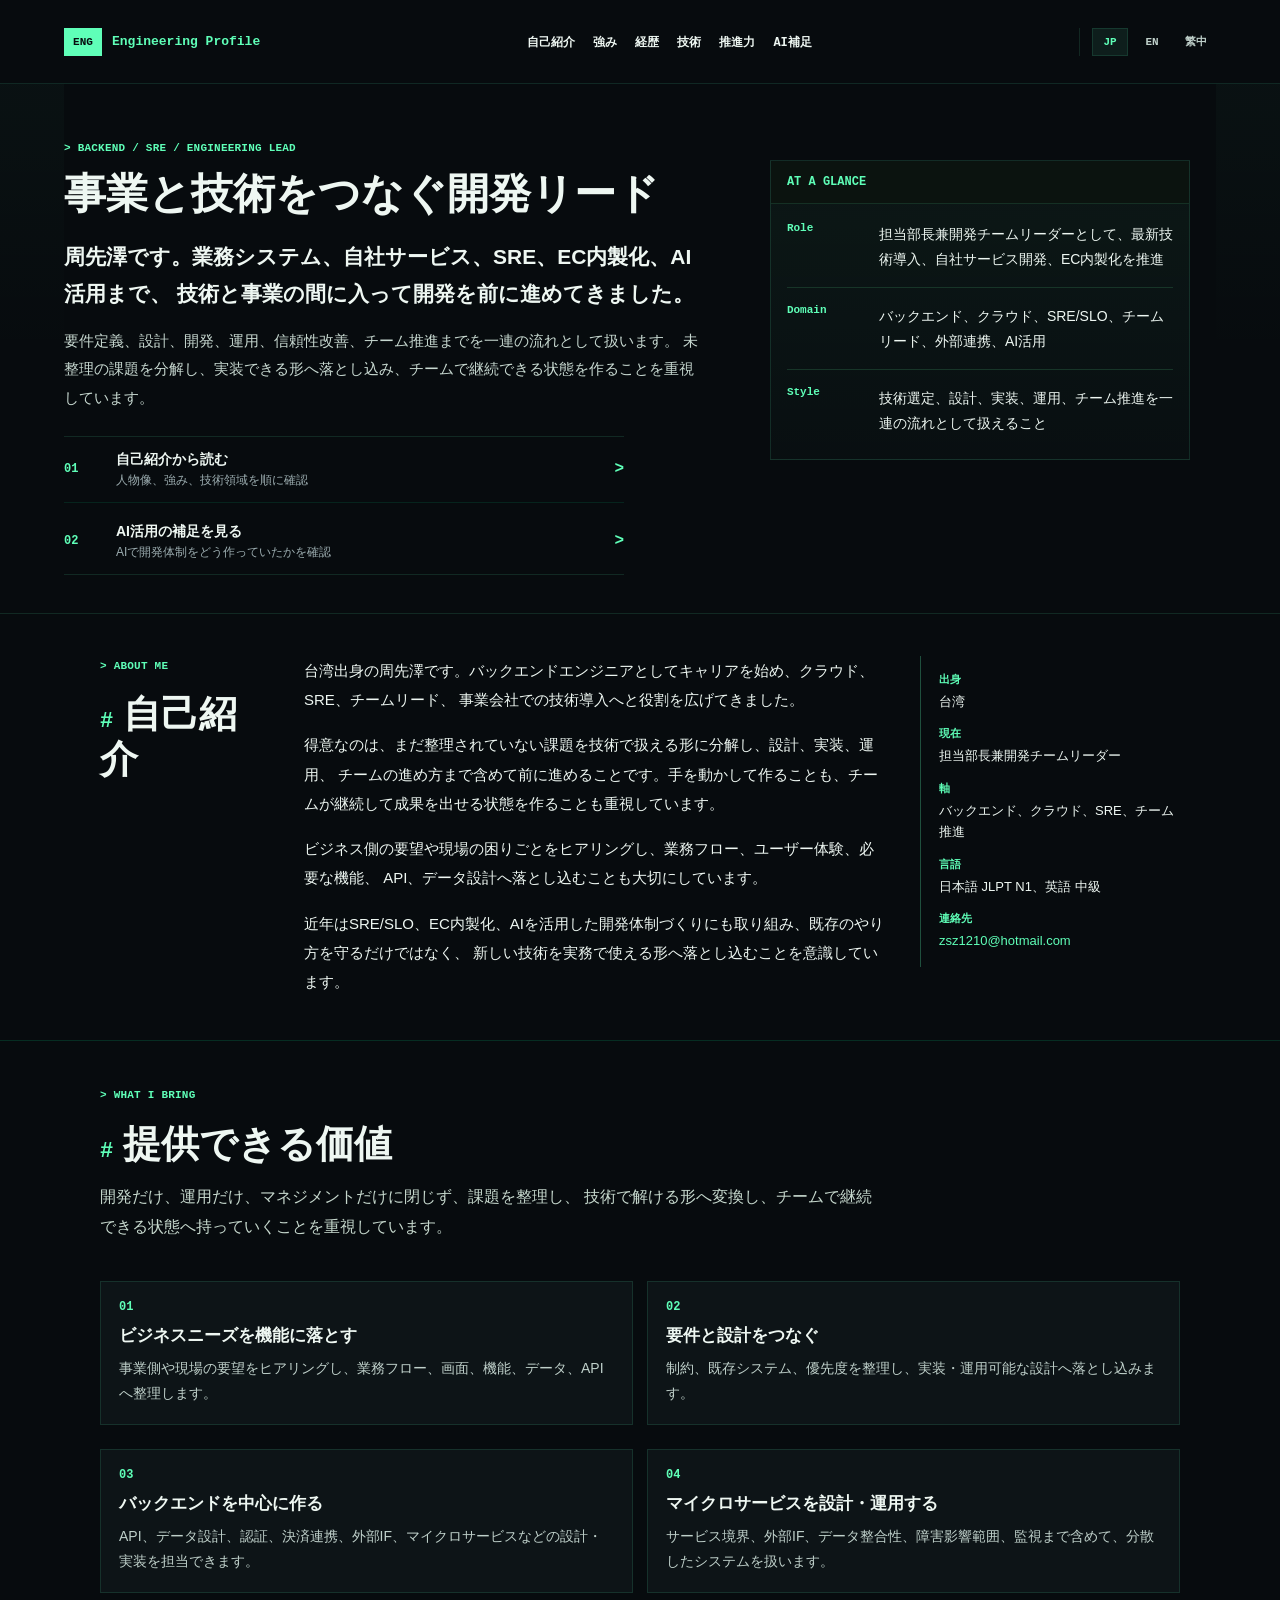
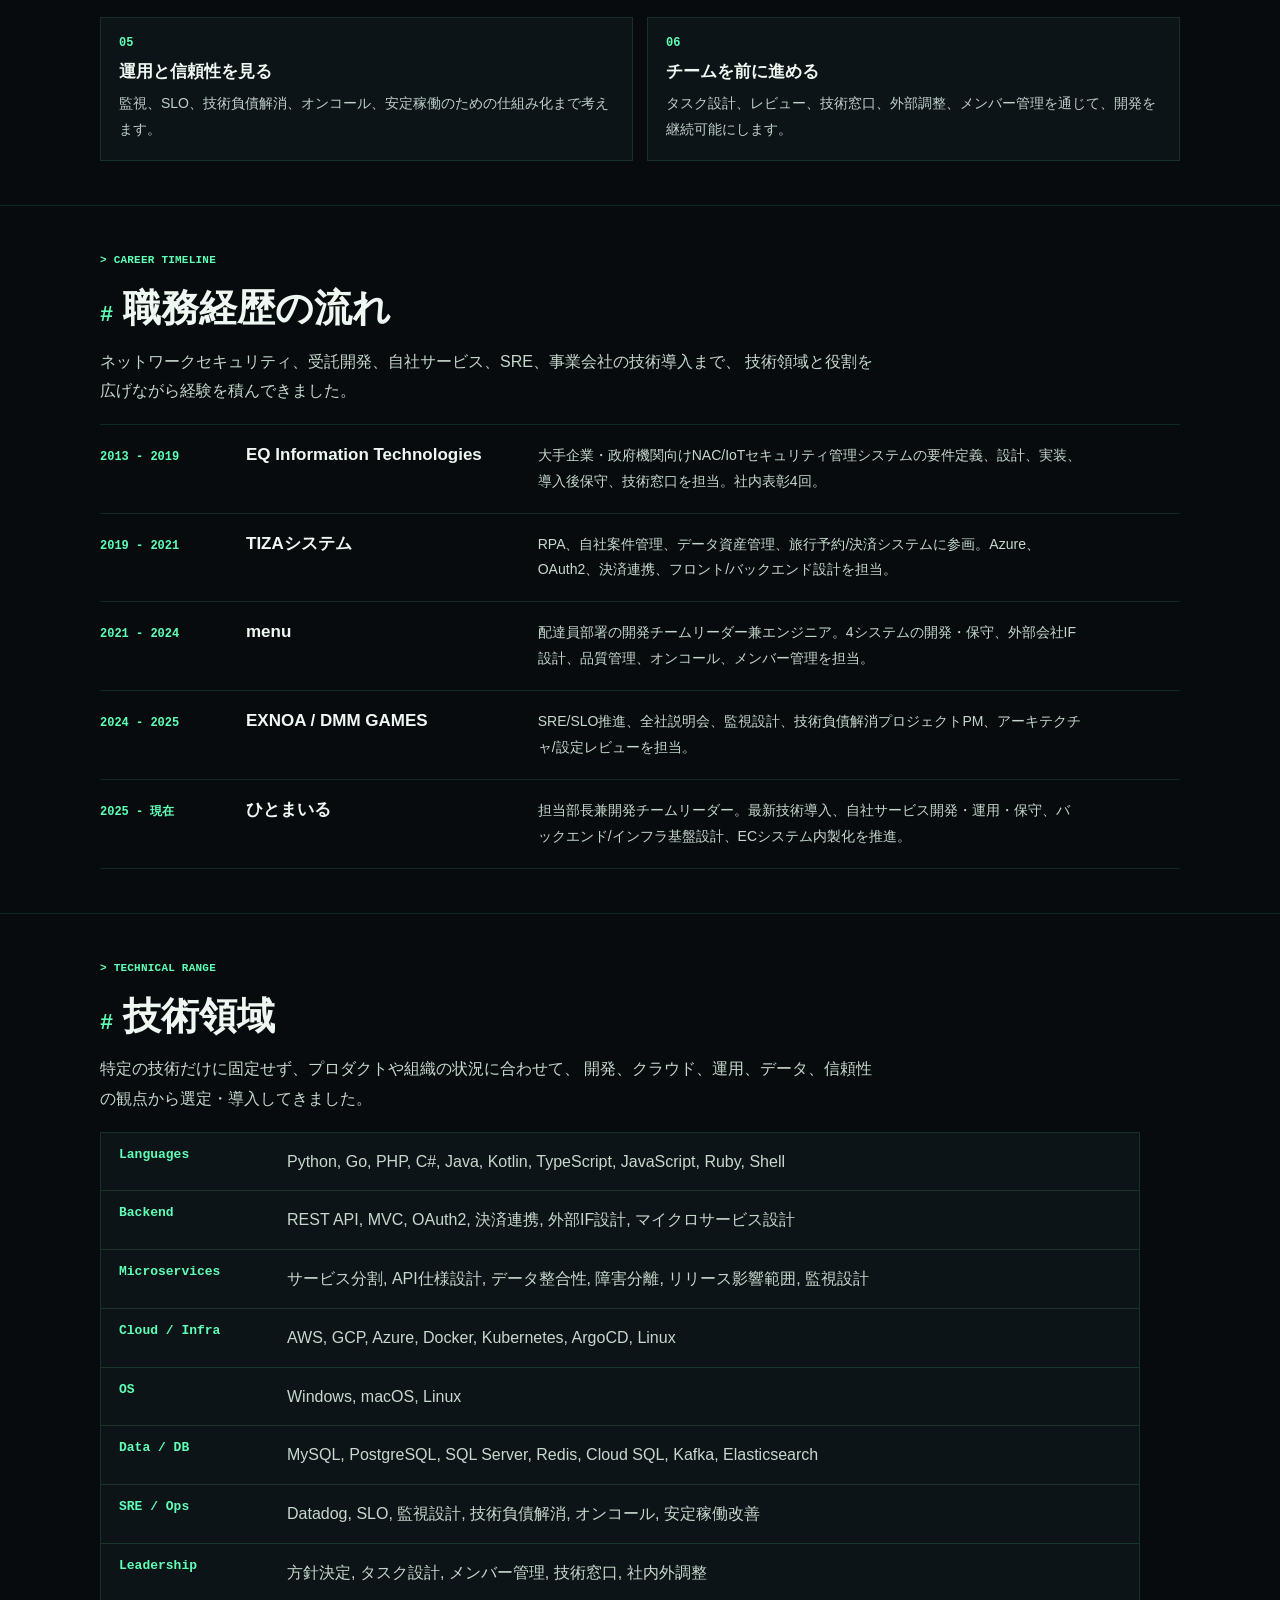
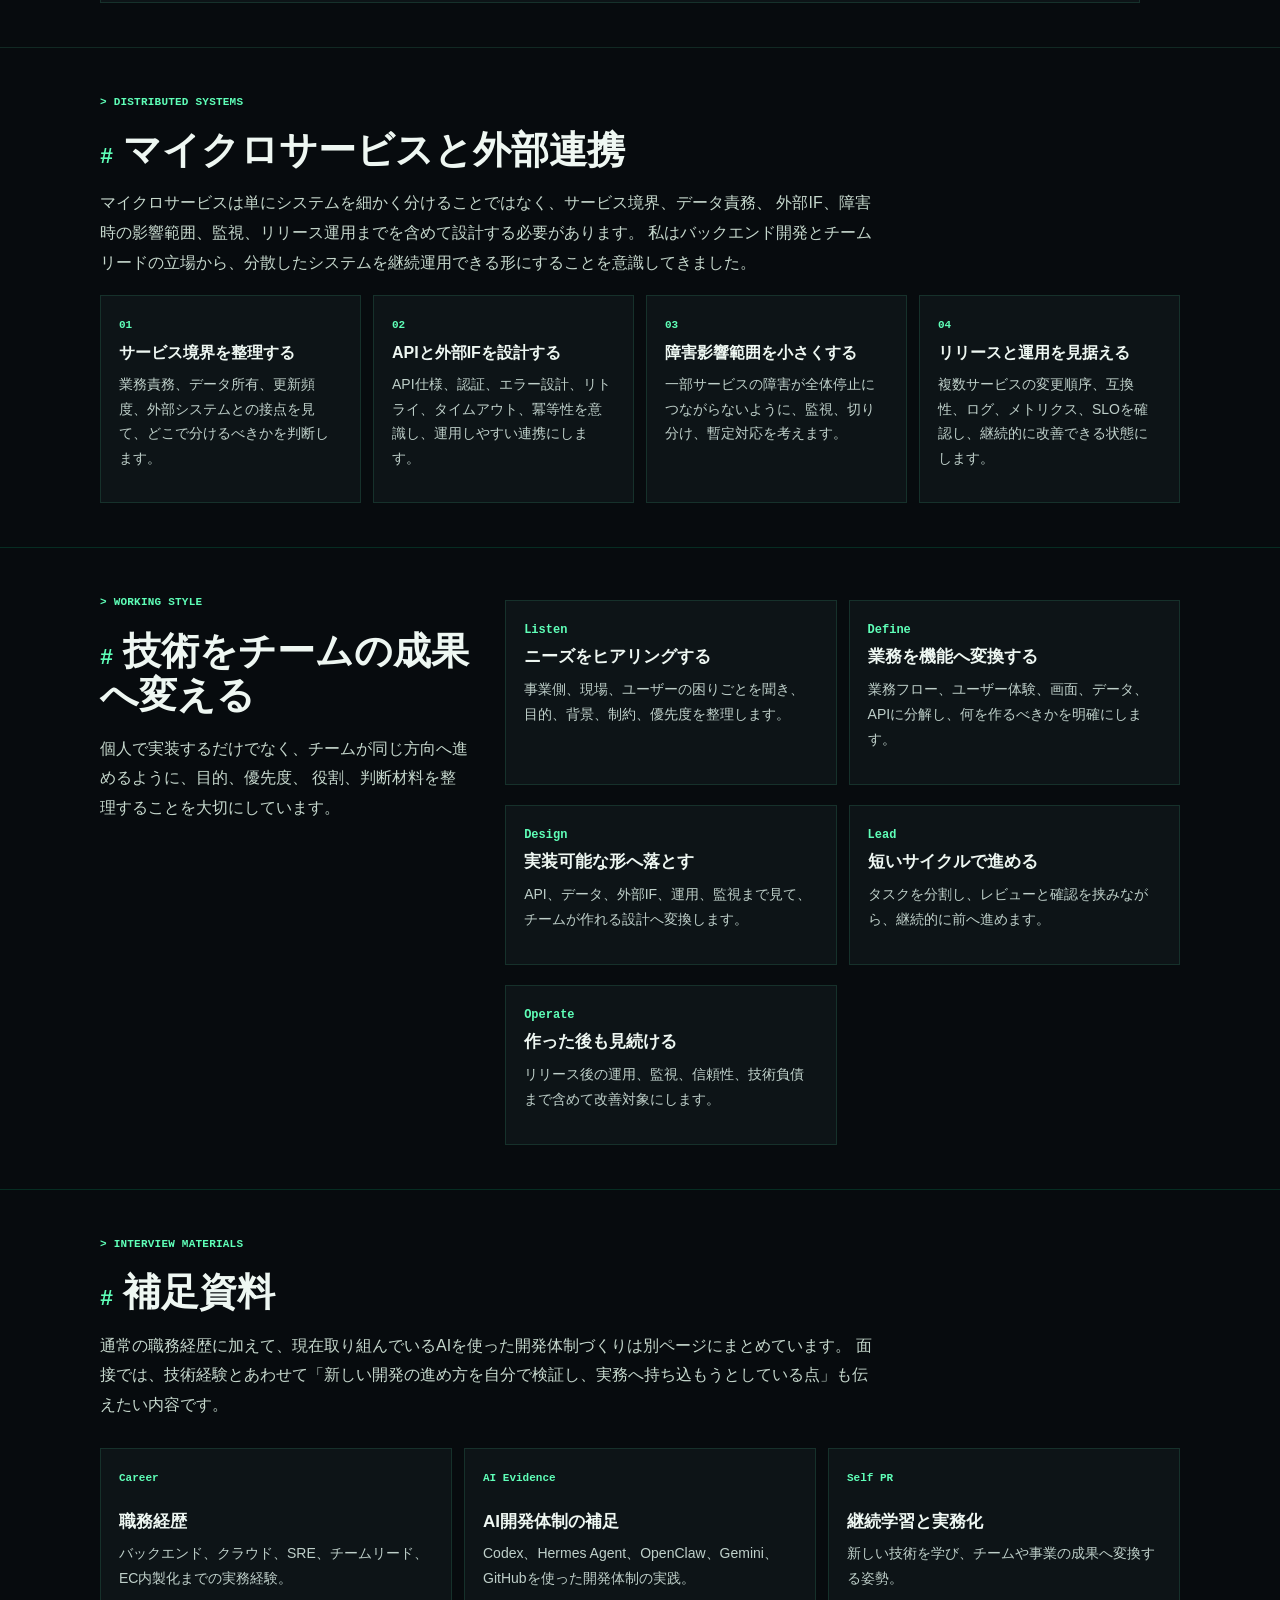
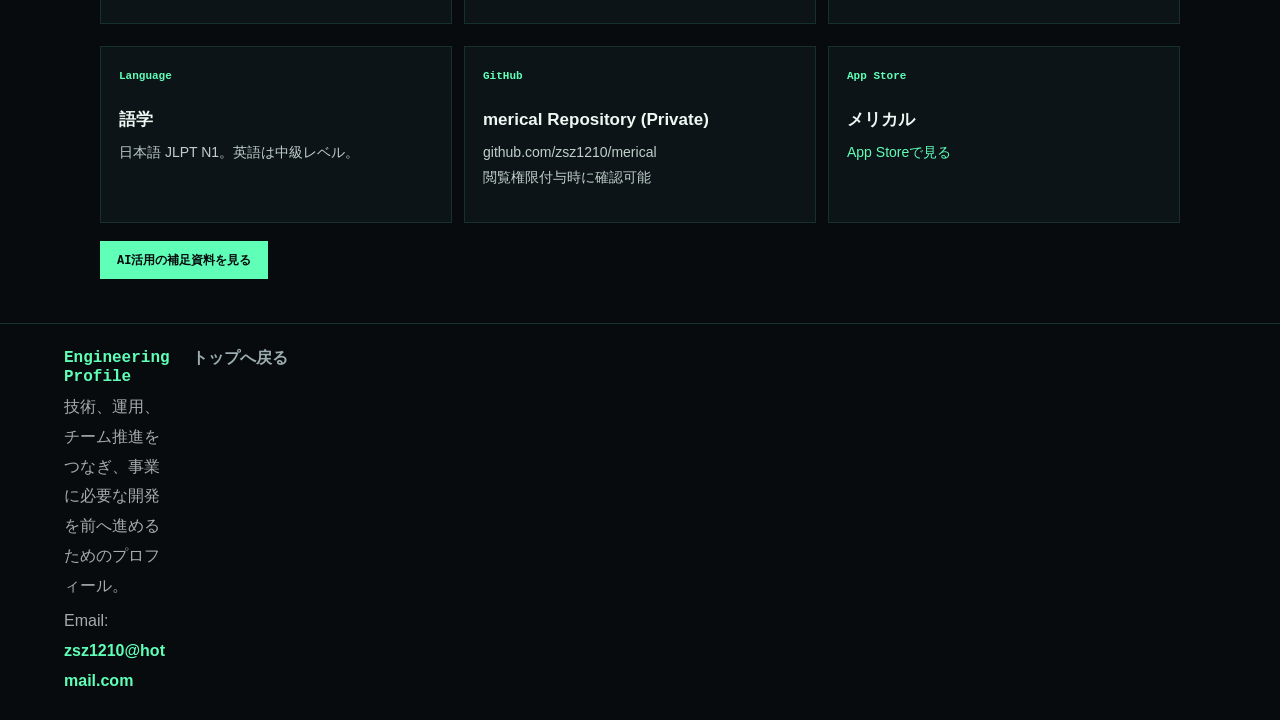
==== index.html @ b2e422fa "Fix AI principles mobile layout" ====
<!doctype html>
<html lang="ja">
  <head>
    <meta charset="utf-8">
    <meta name="viewport" content="width=device-width, initial-scale=1">
    <title>Engineering Profile | 技術と事業をつなぐ開発リード</title>
    <meta
      name="description"
      content="バックエンド、クラウド、SRE、チームリード、AI活用を軸にしたエンジニアリングプロフィール"
    >
    <meta name="robots" content="noindex,nofollow">
    <link rel="stylesheet" href="./styles.css?v=4">
  </head>
  <body class="portfolio-redesign">
    <header class="site-header">
      <a class="brand" href="#top" aria-label="トップへ">
        <span class="brand-mark">ENG</span>
        <span>Engineering Profile</span>
      </a>
      <nav class="nav" aria-label="主要ナビゲーション">
        <a href="#summary">自己紹介</a>
        <a href="#strengths">強み</a>
        <a href="#career">経歴</a>
        <a href="#stack">技術</a>
        <a href="#leadership">推進力</a>
        <a href="./ai.html">AI補足</a>
      </nav>
      <nav class="language-switch" aria-label="言語切替">
        <a aria-current="page" href="./index.html">JP</a>
        <a href="./index-en.html">EN</a>
        <a href="./index-zh.html">繁中</a>
      </nav>
    </header>

    <main id="top">
      <section class="hero" aria-labelledby="hero-title">
        <div class="hero-copy">
          <p class="eyebrow">Backend / SRE / Engineering Lead</p>
          <h1 id="hero-title">事業と技術をつなぐ開発リード</h1>
          <p class="hero-intro">
            周先澤です。業務システム、自社サービス、SRE、EC内製化、AI活用まで、
            技術と事業の間に入って開発を前に進めてきました。
          </p>
          <p class="lead">
            要件定義、設計、開発、運用、信頼性改善、チーム推進までを一連の流れとして扱います。
            未整理の課題を分解し、実装できる形へ落とし込み、チームで継続できる状態を作ることを重視しています。
          </p>
          <nav class="profile-entry" aria-label="読む順番">
            <a href="#summary">
              <span>01</span>
              <strong>自己紹介から読む</strong>
              <small>人物像、強み、技術領域を順に確認</small>
            </a>
            <a href="./ai.html">
              <span>02</span>
              <strong>AI活用の補足を見る</strong>
              <small>AIで開発体制をどう作っていたかを確認</small>
            </a>
          </nav>
        </div>

        <aside class="terminal-panel" aria-label="プロフィール概要">
          <div class="terminal-bar">
            <strong>at a glance</strong>
          </div>
          <dl class="worklog-list">
            <div>
              <dt>Role</dt>
              <dd>担当部長兼開発チームリーダーとして、最新技術導入、自社サービス開発、EC内製化を推進</dd>
            </div>
            <div>
              <dt>Domain</dt>
              <dd>バックエンド、クラウド、SRE/SLO、チームリード、外部連携、AI活用</dd>
            </div>
            <div>
              <dt>Style</dt>
              <dd>技術選定、設計、実装、運用、チーム推進を一連の流れとして扱えること</dd>
            </div>
          </dl>
        </aside>
      </section>

      <section id="summary" class="section intro-section" aria-labelledby="summary-title">
        <div class="section-inner intro-layout">
          <div class="section-heading">
            <p class="eyebrow">About me</p>
            <h2 id="summary-title">自己紹介</h2>
          </div>

          <div class="intro-body">
            <p>
              台湾出身の周先澤です。バックエンドエンジニアとしてキャリアを始め、クラウド、SRE、チームリード、
              事業会社での技術導入へと役割を広げてきました。
            </p>
            <p>
              得意なのは、まだ整理されていない課題を技術で扱える形に分解し、設計、実装、運用、
              チームの進め方まで含めて前に進めることです。手を動かして作ることも、チームが継続して成果を出せる状態を作ることも重視しています。
            </p>
            <p>
              ビジネス側の要望や現場の困りごとをヒアリングし、業務フロー、ユーザー体験、必要な機能、
              API、データ設計へ落とし込むことも大切にしています。
            </p>
            <p>
              近年はSRE/SLO、EC内製化、AIを活用した開発体制づくりにも取り組み、既存のやり方を守るだけではなく、
              新しい技術を実務で使える形へ落とし込むことを意識しています。
            </p>
          </div>

          <aside class="intro-facts" aria-label="プロフィール要約">
            <dl>
              <div>
                <dt>出身</dt>
                <dd>台湾</dd>
              </div>
              <div>
                <dt>現在</dt>
                <dd>担当部長兼開発チームリーダー</dd>
              </div>
              <div>
                <dt>軸</dt>
                <dd>バックエンド、クラウド、SRE、チーム推進</dd>
              </div>
              <div>
                <dt>言語</dt>
                <dd>日本語 JLPT N1、英語 中級</dd>
              </div>
              <div>
                <dt>連絡先</dt>
                <dd><a href="mailto:zsz1210@hotmail.com">zsz1210@hotmail.com</a></dd>
              </div>
            </dl>
          </aside>
        </div>
      </section>

      <section id="strengths" class="section evaluation-section" aria-labelledby="strengths-title">
        <div class="section-inner">
          <div class="section-heading wide">
            <p class="eyebrow">What I bring</p>
            <h2 id="strengths-title">提供できる価値</h2>
            <p>
              開発だけ、運用だけ、マネジメントだけに閉じず、課題を整理し、
              技術で解ける形へ変換し、チームで継続できる状態へ持っていくことを重視しています。
            </p>
          </div>

          <div class="evaluation-grid">
            <article>
              <span>01</span>
              <h3>ビジネスニーズを機能に落とす</h3>
              <p>事業側や現場の要望をヒアリングし、業務フロー、画面、機能、データ、APIへ整理します。</p>
            </article>
            <article>
              <span>02</span>
              <h3>要件と設計をつなぐ</h3>
              <p>制約、既存システム、優先度を整理し、実装・運用可能な設計へ落とし込みます。</p>
            </article>
            <article>
              <span>03</span>
              <h3>バックエンドを中心に作る</h3>
              <p>API、データ設計、認証、決済連携、外部IF、マイクロサービスなどの設計・実装を担当できます。</p>
            </article>
            <article>
              <span>04</span>
              <h3>マイクロサービスを設計・運用する</h3>
              <p>サービス境界、外部IF、データ整合性、障害影響範囲、監視まで含めて、分散したシステムを扱います。</p>
            </article>
            <article>
              <span>05</span>
              <h3>運用と信頼性を見る</h3>
              <p>監視、SLO、技術負債解消、オンコール、安定稼働のための仕組み化まで考えます。</p>
            </article>
            <article>
              <span>06</span>
              <h3>チームを前に進める</h3>
              <p>タスク設計、レビュー、技術窓口、外部調整、メンバー管理を通じて、開発を継続可能にします。</p>
            </article>
          </div>
        </div>
      </section>

      <section id="career" class="section overview-section" aria-labelledby="career-title">
        <div class="section-inner">
          <div class="section-heading wide">
            <p class="eyebrow">Career timeline</p>
            <h2 id="career-title">職務経歴の流れ</h2>
            <p>
              ネットワークセキュリティ、受託開発、自社サービス、SRE、事業会社の技術導入まで、
              技術領域と役割を広げながら経験を積んできました。
            </p>
          </div>

          <div class="profile-timeline">
            <article>
              <span>2013 - 2019</span>
              <h3>EQ Information Technologies</h3>
              <p>大手企業・政府機関向けNAC/IoTセキュリティ管理システムの要件定義、設計、実装、導入後保守、技術窓口を担当。社内表彰4回。</p>
            </article>
            <article>
              <span>2019 - 2021</span>
              <h3>TIZAシステム</h3>
              <p>RPA、自社案件管理、データ資産管理、旅行予約/決済システムに参画。Azure、OAuth2、決済連携、フロント/バックエンド設計を担当。</p>
            </article>
            <article>
              <span>2021 - 2024</span>
              <h3>menu</h3>
              <p>配達員部署の開発チームリーダー兼エンジニア。4システムの開発・保守、外部会社IF設計、品質管理、オンコール、メンバー管理を担当。</p>
            </article>
            <article>
              <span>2024 - 2025</span>
              <h3>EXNOA / DMM GAMES</h3>
              <p>SRE/SLO推進、全社説明会、監視設計、技術負債解消プロジェクトPM、アーキテクチャ/設定レビューを担当。</p>
            </article>
            <article>
              <span>2025 - 現在</span>
              <h3>ひとまいる</h3>
              <p>担当部長兼開発チームリーダー。最新技術導入、自社サービス開発・運用・保守、バックエンド/インフラ基盤設計、ECシステム内製化を推進。</p>
            </article>
          </div>
        </div>
      </section>

      <section id="stack" class="section architecture-section" aria-labelledby="stack-title">
        <div class="section-inner">
          <div class="section-heading wide">
            <p class="eyebrow">Technical range</p>
            <h2 id="stack-title">技術領域</h2>
            <p>
              特定の技術だけに固定せず、プロダクトや組織の状況に合わせて、
              開発、クラウド、運用、データ、信頼性の観点から選定・導入してきました。
            </p>
          </div>

          <div class="stack-table profile-stack" role="table" aria-label="技術領域">
            <div role="row">
              <strong role="cell">Languages</strong>
              <span role="cell">Python, Go, PHP, C#, Java, Kotlin, TypeScript, JavaScript, Ruby, Shell</span>
            </div>
            <div role="row">
              <strong role="cell">Backend</strong>
              <span role="cell">REST API, MVC, OAuth2, 決済連携, 外部IF設計, マイクロサービス設計</span>
            </div>
            <div role="row">
              <strong role="cell">Microservices</strong>
              <span role="cell">サービス分割, API仕様設計, データ整合性, 障害分離, リリース影響範囲, 監視設計</span>
            </div>
            <div role="row">
              <strong role="cell">Cloud / Infra</strong>
              <span role="cell">AWS, GCP, Azure, Docker, Kubernetes, ArgoCD, Linux</span>
            </div>
            <div role="row">
              <strong role="cell">OS</strong>
              <span role="cell">Windows, macOS, Linux</span>
            </div>
            <div role="row">
              <strong role="cell">Data / DB</strong>
              <span role="cell">MySQL, PostgreSQL, SQL Server, Redis, Cloud SQL, Kafka, Elasticsearch</span>
            </div>
            <div role="row">
              <strong role="cell">SRE / Ops</strong>
              <span role="cell">Datadog, SLO, 監視設計, 技術負債解消, オンコール, 安定稼働改善</span>
            </div>
            <div role="row">
              <strong role="cell">Leadership</strong>
              <span role="cell">方針決定, タスク設計, メンバー管理, 技術窓口, 社内外調整</span>
            </div>
          </div>
        </div>
      </section>

      <section class="section microservices-section" aria-labelledby="microservices-title">
        <div class="section-inner">
          <div class="section-heading wide">
            <p class="eyebrow">Distributed systems</p>
            <h2 id="microservices-title">マイクロサービスと外部連携</h2>
            <p>
              マイクロサービスは単にシステムを細かく分けることではなく、サービス境界、データ責務、
              外部IF、障害時の影響範囲、監視、リリース運用までを含めて設計する必要があります。
              私はバックエンド開発とチームリードの立場から、分散したシステムを継続運用できる形にすることを意識してきました。
            </p>
          </div>

          <div class="micro-grid">
            <article>
              <span>01</span>
              <h3>サービス境界を整理する</h3>
              <p>業務責務、データ所有、更新頻度、外部システムとの接点を見て、どこで分けるべきかを判断します。</p>
            </article>
            <article>
              <span>02</span>
              <h3>APIと外部IFを設計する</h3>
              <p>API仕様、認証、エラー設計、リトライ、タイムアウト、冪等性を意識し、運用しやすい連携にします。</p>
            </article>
            <article>
              <span>03</span>
              <h3>障害影響範囲を小さくする</h3>
              <p>一部サービスの障害が全体停止につながらないように、監視、切り分け、暫定対応を考えます。</p>
            </article>
            <article>
              <span>04</span>
              <h3>リリースと運用を見据える</h3>
              <p>複数サービスの変更順序、互換性、ログ、メトリクス、SLOを確認し、継続的に改善できる状態にします。</p>
            </article>
          </div>
        </div>
      </section>

      <section id="leadership" class="section delivery-section" aria-labelledby="leadership-title">
        <div class="section-inner two-column">
          <div class="section-heading sticky-note">
            <p class="eyebrow">Working style</p>
            <h2 id="leadership-title">技術をチームの成果へ変える</h2>
            <p>
              個人で実装するだけでなく、チームが同じ方向へ進めるように、目的、優先度、
              役割、判断材料を整理することを大切にしています。
            </p>
          </div>

          <ol class="workflow">
            <li>
              <span>Listen</span>
              <h3>ニーズをヒアリングする</h3>
              <p>事業側、現場、ユーザーの困りごとを聞き、目的、背景、制約、優先度を整理します。</p>
            </li>
            <li>
              <span>Define</span>
              <h3>業務を機能へ変換する</h3>
              <p>業務フロー、ユーザー体験、画面、データ、APIに分解し、何を作るべきかを明確にします。</p>
            </li>
            <li>
              <span>Design</span>
              <h3>実装可能な形へ落とす</h3>
              <p>API、データ、外部IF、運用、監視まで見て、チームが作れる設計へ変換します。</p>
            </li>
            <li>
              <span>Lead</span>
              <h3>短いサイクルで進める</h3>
              <p>タスクを分割し、レビューと確認を挟みながら、継続的に前へ進めます。</p>
            </li>
            <li>
              <span>Operate</span>
              <h3>作った後も見続ける</h3>
              <p>リリース後の運用、監視、信頼性、技術負債まで含めて改善対象にします。</p>
            </li>
          </ol>
        </div>
      </section>

      <section class="section docs-section" aria-labelledby="materials-title">
        <div class="section-inner">
          <div class="section-heading wide">
            <p class="eyebrow">Interview materials</p>
            <h2 id="materials-title">補足資料</h2>
            <p>
              通常の職務経歴に加えて、現在取り組んでいるAIを使った開発体制づくりは別ページにまとめています。
              面接では、技術経験とあわせて「新しい開発の進め方を自分で検証し、実務へ持ち込もうとしている点」も伝えたい内容です。
            </p>
          </div>

          <div class="doc-grid">
            <article>
              <span class="file-label">Career</span>
              <h3>職務経歴</h3>
              <p>バックエンド、クラウド、SRE、チームリード、EC内製化までの実務経験。</p>
            </article>
            <article>
              <span class="file-label">AI Evidence</span>
              <h3>AI開発体制の補足</h3>
              <p>Codex、Hermes Agent、OpenClaw、Gemini、GitHubを使った開発体制の実践。</p>
            </article>
            <article>
              <span class="file-label">Self PR</span>
              <h3>継続学習と実務化</h3>
              <p>新しい技術を学び、チームや事業の成果へ変換する姿勢。</p>
            </article>
            <article>
              <span class="file-label">Language</span>
              <h3>語学</h3>
              <p>日本語 JLPT N1。英語は中級レベル。</p>
            </article>
            <article>
              <span class="file-label">GitHub</span>
              <h3>merical Repository (Private)</h3>
              <p>github.com/zsz1210/merical<br>閲覧権限付与時に確認可能</p>
            </article>
            <article>
              <span class="file-label">App Store</span>
              <h3>メリカル</h3>
              <p><a href="https://apps.apple.com/jp/app/%E3%83%A1%E3%83%AA%E3%82%AB%E3%83%AB/id6758891621">App Storeで見る</a></p>
            </article>
          </div>

          <div class="profile-link-row">
            <a class="button primary" href="./ai.html">AI活用の補足資料を見る</a>
          </div>
        </div>
      </section>
    </main>

    <footer class="footer">
      <div>
        <strong>Engineering Profile</strong>
        <p>技術、運用、チーム推進をつなぎ、事業に必要な開発を前へ進めるためのプロフィール。</p>
        <p class="contact-line">Email: <a href="mailto:zsz1210@hotmail.com">zsz1210@hotmail.com</a></p>
      </div>
      <a href="#top">トップへ戻る</a>
    </footer>
  </body>
</html>
---- styles.css ----
:root {
  color-scheme: light;
  --ink: #18212a;
  --text: #2e3a43;
  --muted: #66727b;
  --paper: #f6f5f0;
  --surface: #ffffff;
  --soft: #eef2f0;
  --line: #d7dedb;
  --line-strong: #b7c4bf;
  --accent: #27665d;
  --accent-soft: #e5f0ed;
  --rust: #9b5139;
  --slate: #24313a;
  --mono: "SFMono-Regular", Consolas, "Liberation Mono", Menlo, monospace;
  --shadow: 0 14px 34px rgba(24, 33, 42, 0.08);
}

* {
  box-sizing: border-box;
}

html {
  scroll-behavior: smooth;
  scroll-padding-top: 88px;
}

body {
  margin: 0;
  color: var(--ink);
  background: var(--paper);
  font-family:
    -apple-system, BlinkMacSystemFont, "Hiragino Sans", "Hiragino Kaku Gothic ProN",
    "Yu Gothic", Meiryo, sans-serif;
  letter-spacing: 0;
}

a {
  color: inherit;
  text-decoration: none;
}

.site-header {
  position: sticky;
  top: 0;
  z-index: 30;
  display: flex;
  align-items: center;
  justify-content: space-between;
  min-height: 66px;
  padding: 0 5vw;
  background: rgba(246, 245, 240, 0.94);
  border-bottom: 1px solid var(--line);
  backdrop-filter: blur(16px);
}

.brand {
  display: inline-flex;
  align-items: center;
  gap: 12px;
  font-weight: 800;
}

.brand-mark {
  display: grid;
  width: 42px;
  height: 32px;
  place-items: center;
  color: var(--surface);
  background: var(--slate);
  border-radius: 6px;
  font-family: var(--mono);
  font-size: 12px;
  font-weight: 900;
}

.nav {
  display: flex;
  gap: clamp(14px, 2.4vw, 28px);
  color: var(--muted);
  font-size: 13px;
  font-weight: 800;
}

.nav a {
  border-bottom: 2px solid transparent;
  padding: 24px 0 20px;
}

.nav a:hover {
  color: var(--ink);
  border-bottom-color: var(--accent);
}

.hero {
  display: grid;
  grid-template-columns: minmax(0, 1fr) minmax(340px, 0.76fr);
  gap: clamp(30px, 6vw, 76px);
  align-items: center;
  min-height: calc(100svh - 66px);
  padding: clamp(54px, 8vw, 98px) 5vw clamp(42px, 7vw, 78px);
  background:
    linear-gradient(90deg, rgba(215, 222, 219, 0.55) 1px, transparent 1px),
    linear-gradient(rgba(215, 222, 219, 0.55) 1px, transparent 1px),
    var(--paper);
  background-size: 44px 44px, 44px 44px, auto;
}

.hero-copy {
  max-width: 820px;
}

.eyebrow {
  margin: 0 0 14px;
  color: var(--rust);
  font-family: var(--mono);
  font-size: 12px;
  font-weight: 900;
  letter-spacing: 0;
  text-transform: uppercase;
}

h1,
h2,
h3,
p {
  margin-top: 0;
}

h1 {
  max-width: 760px;
  margin-bottom: 24px;
  font-size: clamp(42px, 5vw, 66px);
  line-height: 1.05;
  letter-spacing: 0;
}

h2 {
  margin-bottom: 18px;
  font-size: clamp(28px, 3.6vw, 46px);
  line-height: 1.17;
  letter-spacing: 0;
}

h3 {
  margin-bottom: 12px;
  font-size: 21px;
  line-height: 1.38;
  letter-spacing: 0;
}

.lead {
  max-width: 760px;
  margin-bottom: 28px;
  color: var(--text);
  font-size: clamp(17px, 1.8vw, 20px);
  line-height: 1.9;
}

.hero-actions {
  display: flex;
  flex-wrap: wrap;
  gap: 12px;
}

.button {
  display: inline-flex;
  align-items: center;
  justify-content: center;
  min-height: 46px;
  padding: 0 18px;
  border: 1px solid var(--accent);
  border-radius: 6px;
  font-weight: 900;
}

.button.primary {
  color: var(--surface);
  background: var(--accent);
}

.button.secondary {
  color: var(--accent);
  background: rgba(255, 255, 255, 0.72);
}

.terminal-panel {
  overflow: hidden;
  margin: 0;
  background: var(--surface);
  border: 1px solid var(--line);
  border-radius: 8px;
  box-shadow: var(--shadow);
}

.terminal-bar {
  display: flex;
  align-items: center;
  min-height: 48px;
  padding: 0 20px;
  background: var(--soft);
  border-bottom: 1px solid var(--line);
}

.terminal-bar span {
  display: none;
}

.terminal-bar strong {
  color: var(--accent);
  font-family: var(--mono);
  font-size: 12px;
  text-transform: uppercase;
}

.terminal-panel pre,
.terminal-panel code {
  display: none;
}

.worklog-list {
  display: grid;
  gap: 0;
  margin: 0;
}

.worklog-list div {
  display: grid;
  grid-template-columns: 150px minmax(0, 1fr);
  gap: 18px;
  padding: 22px;
  border-bottom: 1px solid var(--line);
}

.worklog-list div:last-child {
  border-bottom: 0;
}

.worklog-list dt {
  color: var(--accent);
  font-family: var(--mono);
  font-size: 12px;
  font-weight: 900;
}

.worklog-list dd {
  margin: 0;
  color: var(--text);
  line-height: 1.75;
}

.stats-band {
  display: grid;
  grid-template-columns: repeat(4, minmax(0, 1fr));
  border-top: 1px solid var(--line);
  border-bottom: 1px solid var(--line);
  background: var(--surface);
}

.stat {
  min-height: 108px;
  padding: 22px 5vw;
  border-right: 1px solid var(--line);
}

.stat strong {
  display: block;
  margin-bottom: 8px;
  font-family: var(--mono);
  font-size: 14px;
}

.stat span {
  color: var(--muted);
  line-height: 1.7;
}

.section {
  padding: clamp(70px, 9vw, 116px) 5vw;
}

.section-inner {
  width: min(1180px, 100%);
  margin: 0 auto;
}

.two-column {
  display: grid;
  grid-template-columns: minmax(280px, 0.82fr) minmax(0, 1.18fr);
  gap: clamp(32px, 6vw, 78px);
  align-items: start;
}

.sticky-note {
  position: sticky;
  top: 92px;
}

.section-heading {
  max-width: 760px;
}

.section-heading.wide {
  max-width: 940px;
  margin-bottom: 34px;
}

.section-heading p,
.article-body p,
.principle-list p,
.stack-table span,
.workflow p,
.doc-grid p,
.case-detail p,
.agile-copy p,
.rule-list p,
.footer p {
  color: var(--muted);
  line-height: 1.86;
}

.overview-section {
  background: var(--surface);
  border-top: 1px solid var(--line);
  border-bottom: 1px solid var(--line);
}

.reading-layout {
  max-width: 980px;
}

.reading-layout h2 {
  max-width: 860px;
}

.article-body {
  display: grid;
  gap: 18px;
  max-width: 880px;
  padding-top: 8px;
}

.article-body p {
  margin: 0;
  color: var(--text);
  font-size: 18px;
}

.principle-list {
  display: grid;
  gap: 14px;
}

.principle-list article {
  display: grid;
  grid-template-columns: 58px minmax(0, 1fr);
  gap: 20px;
  padding: 24px;
  background: var(--surface);
  border: 1px solid var(--line);
  border-radius: 8px;
}

.principle-list article span {
  color: var(--rust);
  font-family: var(--mono);
  font-weight: 900;
}

.principle-list h3,
.principle-list p {
  grid-column: 2;
}

.architecture-section,
.delivery-section {
  background: var(--surface);
  border-top: 1px solid var(--line);
  border-bottom: 1px solid var(--line);
}

.architecture-grid {
  display: grid;
  grid-template-columns: minmax(0, 1fr) minmax(330px, 0.8fr);
  gap: 22px;
  align-items: stretch;
}

.system-map {
  position: relative;
  min-height: 500px;
  margin: 0;
  overflow: hidden;
  background:
    linear-gradient(rgba(39, 102, 93, 0.08) 1px, transparent 1px),
    linear-gradient(90deg, rgba(39, 102, 93, 0.08) 1px, transparent 1px),
    #f8faf8;
  background-size: 34px 34px, 34px 34px, auto;
  border: 1px solid var(--line);
  border-radius: 8px;
}

.system-map::before,
.system-map::after {
  position: absolute;
  inset: 14%;
  content: "";
  border: 1px solid rgba(39, 102, 93, 0.2);
  border-radius: 50%;
}

.system-map::after {
  inset: 28%;
}

.map-core,
.map-item {
  position: absolute;
  display: grid;
  place-items: center;
  min-height: 44px;
  padding: 10px 16px;
  border-radius: 6px;
  font-weight: 900;
}

.map-core {
  top: 50%;
  left: 50%;
  width: min(250px, 52vw);
  min-height: 124px;
  color: var(--surface);
  background: var(--accent);
  transform: translate(-50%, -50%);
  z-index: 3;
}

.map-core span {
  font-family: var(--mono);
  font-size: 12px;
}

.map-core strong {
  font-size: 30px;
}

.map-item {
  color: var(--text);
  background: rgba(255, 255, 255, 0.9);
  border: 1px solid var(--line-strong);
  box-shadow: 0 10px 26px rgba(24, 33, 42, 0.08);
}

.item-a {
  top: 17%;
  left: 12%;
}

.item-b {
  top: 16%;
  right: 9%;
}

.item-c {
  right: 7%;
  bottom: 22%;
}

.item-d {
  bottom: 16%;
  left: 17%;
}

.item-e {
  top: 47%;
  left: 6%;
  color: var(--surface);
  background: var(--rust);
}

.item-f {
  top: 46%;
  right: 3%;
  color: var(--surface);
  background: var(--slate);
}

.stack-table {
  display: grid;
  overflow: hidden;
  background: var(--surface);
  border: 1px solid var(--line);
  border-radius: 8px;
}

.stack-table div {
  display: grid;
  grid-template-columns: 130px minmax(0, 1fr);
  gap: 18px;
  padding: 18px 20px;
  border-bottom: 1px solid var(--line);
}

.stack-table div:last-child {
  border-bottom: 0;
}

.stack-table strong {
  color: var(--accent);
  font-family: var(--mono);
  font-size: 13px;
}

.workflow {
  display: grid;
  gap: 14px;
  margin: 0;
  padding: 0;
  list-style: none;
  counter-reset: step;
}

.workflow li {
  position: relative;
  padding: 24px 24px 24px 96px;
  background: var(--surface);
  border: 1px solid var(--line);
  border-radius: 8px;
}

.workflow li::before {
  position: absolute;
  top: 24px;
  left: 24px;
  display: grid;
  width: 48px;
  height: 48px;
  place-items: center;
  color: var(--surface);
  background: var(--accent);
  border-radius: 6px;
  content: counter(step, decimal-leading-zero);
  counter-increment: step;
  font-family: var(--mono);
  font-weight: 900;
}

.workflow span {
  display: inline-flex;
  margin-bottom: 8px;
  color: var(--accent);
  font-family: var(--mono);
  font-size: 12px;
  font-weight: 900;
}

.docs-section {
  background: var(--soft);
}

.codex-section {
  background: var(--paper);
}

.codex-layout {
  display: grid;
  grid-template-columns: minmax(0, 0.9fr) minmax(0, 1.1fr);
  gap: 18px;
  align-items: stretch;
}

.codex-card,
.codex-uses article,
.doc-grid article,
.rule-list article {
  padding: 24px;
  background: var(--surface);
  border: 1px solid var(--line);
  border-radius: 8px;
}

.codex-card.primary-card {
  display: flex;
  min-height: 300px;
  flex-direction: column;
  justify-content: flex-end;
  background: #fbfcfa;
  border-left: 5px solid var(--accent);
  color: var(--ink);
}

.codex-card.primary-card p {
  color: var(--muted);
  line-height: 1.86;
}

.codex-card.primary-card .file-label {
  color: var(--accent);
}

.codex-uses {
  display: grid;
  grid-template-columns: repeat(2, minmax(0, 1fr));
  gap: 18px;
}

.codex-uses article {
  display: grid;
  gap: 12px;
  align-content: start;
}

.codex-uses strong {
  color: var(--accent);
  font-family: var(--mono);
  font-size: 13px;
}

.codex-uses span {
  color: var(--muted);
  line-height: 1.78;
}

.codex-flow {
  display: grid;
  grid-template-columns: repeat(5, minmax(0, 1fr));
  gap: 10px;
  margin-top: 18px;
}

.codex-flow span {
  display: grid;
  min-height: 54px;
  place-items: center;
  padding: 10px;
  color: var(--accent);
  background: var(--accent-soft);
  border: 1px solid rgba(39, 102, 93, 0.22);
  border-radius: 6px;
  font-weight: 900;
  text-align: center;
}

.doc-grid {
  display: grid;
  grid-template-columns: repeat(4, minmax(0, 1fr));
  gap: 16px;
}

.file-label {
  display: inline-flex;
  margin-bottom: 26px;
  color: var(--accent);
  font-family: var(--mono);
  font-size: 12px;
  font-weight: 900;
}

.cases-section {
  background: var(--paper);
}

.case-stack {
  display: grid;
  gap: 18px;
}

.case-detail,
.agile-case,
.case-notes {
  padding: clamp(24px, 4vw, 34px);
  background: var(--surface);
  border: 1px solid var(--line);
  border-radius: 8px;
  box-shadow: 0 10px 26px rgba(24, 33, 42, 0.06);
}

.case-notes h4 {
  margin: 0 0 10px;
  color: var(--ink);
  font-size: 18px;
  line-height: 1.45;
}

.note-columns {
  display: grid;
  grid-template-columns: repeat(2, minmax(0, 1fr));
  gap: 22px 26px;
  margin-top: 24px;
}

.note-columns div {
  padding-top: 18px;
  border-top: 1px solid var(--line);
}

.note-columns p {
  margin: 0;
  color: var(--muted);
  line-height: 1.9;
}

.case-detail {
  display: grid;
  grid-template-columns: minmax(0, 1fr) minmax(260px, 0.42fr);
  gap: 28px;
}

.case-kicker {
  margin-bottom: 8px;
  color: var(--rust) !important;
  font-family: var(--mono);
  font-size: 12px;
  font-weight: 900;
  text-transform: uppercase;
}

.case-facts {
  display: grid;
  align-content: start;
  gap: 10px;
  margin: 0;
  padding: 0;
  list-style: none;
}

.case-facts li {
  padding: 12px 14px;
  background: var(--soft);
  border: 1px solid var(--line);
  border-radius: 6px;
  color: var(--text);
  font-weight: 800;
}

.agile-copy {
  max-width: 900px;
  margin-bottom: 24px;
}

.role-grid {
  display: grid;
  grid-template-columns: repeat(5, minmax(0, 1fr));
  gap: 12px;
}

.role-grid article {
  display: grid;
  gap: 9px;
  min-height: 190px;
  padding: 18px;
  background: #fafbf9;
  border: 1px solid var(--line);
  border-radius: 8px;
}

.role-grid span {
  color: var(--accent);
  font-family: var(--mono);
  font-size: 12px;
  font-weight: 900;
}

.role-grid strong {
  font-size: 18px;
}

.role-grid p {
  margin: 0;
  color: var(--muted);
  font-size: 14px;
  line-height: 1.72;
}

.sprint-loop {
  display: grid;
  grid-template-columns: repeat(6, minmax(0, 1fr));
  gap: 8px;
  margin: 18px 0 0;
  padding: 0;
  list-style: none;
  counter-reset: sprint;
}

.sprint-loop li {
  position: relative;
  display: grid;
  min-height: 74px;
  align-content: center;
  padding: 14px 12px 14px 42px;
  color: var(--ink);
  background: var(--accent-soft);
  border: 1px solid rgba(39, 102, 93, 0.2);
  border-radius: 6px;
  font-weight: 900;
  line-height: 1.45;
}

.sprint-loop li::before {
  position: absolute;
  top: 16px;
  left: 12px;
  color: var(--accent);
  content: counter(sprint, decimal-leading-zero);
  counter-increment: sprint;
  font-family: var(--mono);
  font-size: 12px;
}

.governance-section {
  background: var(--soft);
  border-top: 1px solid var(--line);
}

.rule-list {
  display: grid;
  grid-template-columns: repeat(2, minmax(0, 1fr));
  gap: 16px;
}

.footer {
  display: flex;
  justify-content: space-between;
  gap: 22px;
  padding: 32px 5vw;
  color: rgba(255, 255, 255, 0.78);
  background: var(--slate);
}

.footer strong {
  color: var(--surface);
}

.footer p {
  margin: 6px 0 0;
  color: rgba(255, 255, 255, 0.65);
}

.footer a {
  flex: 0 0 auto;
  font-weight: 900;
}

@media (max-width: 1040px) {
  .hero,
  .two-column,
  .architecture-grid,
  .codex-layout,
  .case-detail {
    grid-template-columns: 1fr;
  }

  .hero {
    min-height: auto;
    gap: 30px;
  }

  .sticky-note {
    position: static;
  }

  .doc-grid,
  .codex-uses,
  .note-columns,
  .role-grid,
  .stats-band,
  .rule-list {
    grid-template-columns: repeat(2, minmax(0, 1fr));
  }

  .codex-flow,
  .sprint-loop {
    grid-template-columns: repeat(3, minmax(0, 1fr));
  }
}

@media (max-width: 700px) {
  .site-header {
    position: static;
    min-height: auto;
    padding-block: 16px;
  }

  .brand span:last-child {
    max-width: 190px;
    line-height: 1.2;
  }

  .nav {
    display: none;
  }

  .hero {
    min-height: auto;
    padding-top: 44px;
  }

  h1 {
    font-size: 40px;
  }

  .stats-band,
  .doc-grid,
  .codex-uses,
  .codex-flow,
  .note-columns,
  .role-grid,
  .sprint-loop,
  .rule-list {
    grid-template-columns: 1fr;
  }

  .stat {
    min-height: auto;
    border-right: 0;
    border-bottom: 1px solid var(--line);
  }

  .worklog-list div,
  .principle-list article,
  .stack-table div {
    grid-template-columns: 1fr;
    gap: 8px;
  }

  .principle-list h3,
  .principle-list p {
    grid-column: auto;
  }

  .system-map {
    min-height: 450px;
  }

  .map-core {
    width: min(230px, 70vw);
  }

  .map-item {
    min-height: 40px;
    padding: 8px 10px;
    font-size: 12px;
  }

  .workflow li {
    padding: 88px 20px 22px;
  }

  .footer {
    flex-direction: column;
  }
}

/* Style variant: field notes / technical blog */
:root {
  --ink: #111820;
  --text: #26323b;
  --muted: #69737c;
  --paper: #fbfaf7;
  --surface: #ffffff;
  --soft: #f2f5f7;
  --line: #dfe4e7;
  --line-strong: #b9c4ca;
  --accent: #315f9f;
  --accent-soft: #edf4ff;
  --rust: #8d4638;
  --slate: #1f2b36;
  --shadow: none;
}

body {
  background: var(--paper);
}

.site-header {
  min-height: 72px;
  background: rgba(251, 250, 247, 0.96);
  border-bottom: 1px solid #d7dde0;
}

.brand-mark {
  width: 46px;
  height: 30px;
  background: var(--ink);
  border-radius: 4px;
}

.brand {
  font-size: 15px;
}

.nav {
  gap: 22px;
  font-size: 13px;
}

.nav a {
  padding: 27px 0 22px;
}

.hero {
  display: block;
  min-height: auto;
  padding: clamp(64px, 8vw, 96px) 5vw 42px;
  background: var(--paper);
  border-bottom: 1px solid var(--line);
}

.hero-copy,
.section-inner {
  width: min(1040px, 100%);
  max-width: none;
  margin: 0 auto;
}

.eyebrow {
  color: var(--rust);
  font-size: 11px;
}

h1 {
  max-width: 840px;
  margin-bottom: 22px;
  font-size: clamp(42px, 6vw, 76px);
  line-height: 1.02;
}

.lead {
  max-width: 860px;
  font-size: clamp(17px, 1.8vw, 20px);
}

.hero-actions {
  margin-bottom: 42px;
}

.button {
  min-height: 44px;
  border-radius: 4px;
}

.button.primary {
  background: var(--ink);
  border-color: var(--ink);
}

.button.secondary {
  color: var(--ink);
  background: transparent;
  border-color: var(--line-strong);
}

.terminal-panel {
  width: min(1040px, 100%);
  margin: 0 auto;
  border: 1px solid var(--line-strong);
  border-radius: 0;
  box-shadow: none;
}

.terminal-bar {
  min-height: 44px;
  background: var(--surface);
}

.terminal-bar strong,
.worklog-list dt,
.stat strong,
.stack-table strong,
.workflow span,
.codex-uses strong,
.file-label,
.role-grid span {
  color: var(--accent);
}

.worklog-list div {
  grid-template-columns: 170px minmax(0, 1fr);
  padding: 20px;
}

.stats-band {
  width: min(1040px, 100%);
  margin: 0 auto;
  grid-template-columns: repeat(4, minmax(0, 1fr));
  background: var(--paper);
  border: 0;
}

.stat {
  min-height: auto;
  padding: 26px 22px;
  border-right: 0;
  border-bottom: 1px solid var(--line);
}

.section {
  padding: clamp(70px, 9vw, 116px) 5vw;
}

.overview-section,
.architecture-section,
.delivery-section {
  background: var(--surface);
  border-top: 1px solid var(--line);
  border-bottom: 1px solid var(--line);
}

.reading-layout,
.section-heading.wide,
.section-heading {
  max-width: 900px;
}

.article-body {
  max-width: 840px;
}

.article-body p {
  font-size: 18px;
}

.two-column {
  grid-template-columns: minmax(230px, 0.5fr) minmax(0, 1.35fr);
  gap: clamp(32px, 5vw, 64px);
}

.sticky-note {
  border-left: 4px solid var(--accent);
  padding-left: 18px;
}

.principle-list article,
.workflow li,
.codex-card,
.codex-uses article,
.doc-grid article,
.case-detail,
.agile-case,
.case-notes,
.rule-list article {
  border-radius: 0;
  box-shadow: none;
}

.principle-list article {
  grid-template-columns: 48px minmax(0, 1fr);
}

.architecture-grid {
  grid-template-columns: minmax(0, 1fr);
}

.system-map {
  min-height: 430px;
  background: #fbfcfd;
  border-radius: 0;
}

.map-core,
.map-item,
.button,
.codex-flow span,
.sprint-loop li,
.case-facts li {
  border-radius: 4px;
}

.stack-table {
  border-radius: 0;
}

.codex-section,
.cases-section {
  background: var(--paper);
}

.codex-card.primary-card {
  min-height: auto;
  justify-content: start;
  border-left: 4px solid var(--accent);
}

.codex-layout {
  grid-template-columns: 1fr;
}

.codex-uses {
  grid-template-columns: repeat(3, minmax(0, 1fr));
}

.codex-flow span,
.sprint-loop li {
  background: var(--surface);
  border: 1px solid var(--line-strong);
}

.docs-section,
.governance-section {
  background: var(--soft);
}

.doc-grid {
  grid-template-columns: repeat(2, minmax(0, 1fr));
}

.case-stack {
  gap: 22px;
}

.case-detail {
  grid-template-columns: minmax(0, 1fr) minmax(240px, 0.35fr);
}

.case-detail,
.agile-case,
.case-notes {
  border-color: var(--line-strong);
}

.note-columns {
  gap: 26px 32px;
}

.role-grid {
  grid-template-columns: repeat(5, minmax(0, 1fr));
}

.role-grid article {
  min-height: 170px;
  background: var(--surface);
  border-radius: 0;
}

.sprint-loop {
  grid-template-columns: repeat(3, minmax(0, 1fr));
  gap: 10px;
}

.footer {
  background: var(--ink);
}

@media (max-width: 1040px) {
  .stats-band,
  .codex-uses,
  .role-grid {
    grid-template-columns: repeat(2, minmax(0, 1fr));
  }
}

@media (max-width: 700px) {
  .hero {
    padding-top: 44px;
  }

  h1 {
    font-size: 38px;
  }

  .worklog-list div,
  .stats-band,
  .codex-uses,
  .doc-grid,
  .role-grid,
  .sprint-loop {
    grid-template-columns: 1fr;
  }
}

/* Style variant: dark engineering dossier */
:root {
  --ink: #f4f7fb;
  --text: #d8e0e8;
  --muted: #95a3b3;
  --paper: #0b1017;
  --surface: #111923;
  --soft: #151f2b;
  --line: #263341;
  --line-strong: #354658;
  --accent: #65d6b8;
  --accent-soft: rgba(101, 214, 184, 0.1);
  --rust: #f0a36b;
  --slate: #0f1720;
  --shadow: 0 22px 60px rgba(0, 0, 0, 0.28);
}

body {
  background:
    linear-gradient(90deg, rgba(255, 255, 255, 0.025) 1px, transparent 1px),
    linear-gradient(rgba(255, 255, 255, 0.02) 1px, transparent 1px),
    linear-gradient(180deg, #090d13 0%, #0b1017 44%, #0d1219 100%);
  background-size: 72px 72px, 72px 72px, auto;
  color: var(--ink);
}

.site-header {
  background: rgba(11, 16, 23, 0.9);
  border-bottom-color: rgba(255, 255, 255, 0.08);
}

.brand-mark {
  color: #08110f;
  background: var(--accent);
}

.brand,
.nav a {
  color: var(--ink);
}

.nav {
  color: var(--muted);
}

.nav a:hover {
  color: var(--accent);
  border-bottom-color: var(--accent);
}

.hero {
  background:
    linear-gradient(rgba(255, 255, 255, 0.035) 1px, transparent 1px),
    linear-gradient(90deg, rgba(255, 255, 255, 0.035) 1px, transparent 1px),
    transparent;
  background-size: 44px 44px, 44px 44px, auto;
  border-bottom-color: rgba(255, 255, 255, 0.08);
}

.eyebrow,
.case-kicker {
  color: var(--rust) !important;
}

h1,
h2,
h3,
.lead,
.worklog-list dd,
.article-body p,
.case-detail p,
.note-columns p,
.agile-copy p,
.role-grid p {
  color: var(--ink);
}

.lead {
  color: #ccd6e1;
}

.button.primary {
  color: #07110f;
  background: var(--accent);
  border-color: var(--accent);
}

.button.secondary {
  color: var(--accent);
  border-color: rgba(101, 214, 184, 0.45);
  background: rgba(101, 214, 184, 0.06);
}

.terminal-panel,
.overview-section,
.architecture-section,
.delivery-section,
.codex-card,
.codex-uses article,
.doc-grid article,
.case-detail,
.agile-case,
.case-notes,
.rule-list article,
.stack-table,
.principle-list article,
.workflow li {
  background: rgba(17, 25, 35, 0.86);
  border-color: rgba(255, 255, 255, 0.1);
  box-shadow: var(--shadow);
}

.terminal-panel {
  border-color: rgba(101, 214, 184, 0.28);
}

.terminal-bar {
  background: rgba(101, 214, 184, 0.08);
  border-bottom-color: rgba(101, 214, 184, 0.2);
}

.terminal-bar strong,
.worklog-list dt,
.stat strong,
.stack-table strong,
.workflow span,
.codex-uses strong,
.file-label,
.role-grid span {
  color: var(--accent);
}

.worklog-list div,
.stat,
.stack-table div,
.note-columns div {
  border-color: rgba(255, 255, 255, 0.1);
}

.stats-band {
  background: transparent;
}

.stat span,
.section-heading p,
.principle-list p,
.stack-table span,
.workflow p,
.doc-grid p,
.case-detail p,
.agile-copy p,
.rule-list p,
.codex-uses span,
.note-columns p {
  color: var(--muted);
}

.overview-section,
.architecture-section,
.delivery-section,
.docs-section,
.codex-section,
.cases-section,
.governance-section {
  background: transparent;
  border-color: rgba(255, 255, 255, 0.08);
}

.sticky-note {
  border-left-color: var(--accent);
}

.system-map {
  background:
    linear-gradient(rgba(101, 214, 184, 0.08) 1px, transparent 1px),
    linear-gradient(90deg, rgba(101, 214, 184, 0.08) 1px, transparent 1px),
    rgba(17, 25, 35, 0.88);
  border-color: rgba(101, 214, 184, 0.2);
}

.system-map::before,
.system-map::after {
  border-color: rgba(101, 214, 184, 0.22);
}

.map-core {
  color: #06110f;
  background: var(--accent);
}

.map-item {
  color: var(--ink);
  background: rgba(21, 31, 43, 0.95);
  border-color: rgba(255, 255, 255, 0.14);
  box-shadow: none;
}

.item-e {
  color: #fff7ef;
  background: #9b5139;
}

.item-f {
  color: var(--ink);
  background: #23364b;
}

.codex-card.primary-card {
  background: rgba(17, 25, 35, 0.9);
  border-color: rgba(255, 255, 255, 0.1);
  border-left-color: var(--accent);
}

.codex-flow span,
.sprint-loop li,
.case-facts li {
  color: var(--ink);
  background: rgba(101, 214, 184, 0.08);
  border-color: rgba(101, 214, 184, 0.22);
}

.role-grid article {
  background: rgba(17, 25, 35, 0.82);
  border-color: rgba(255, 255, 255, 0.1);
}

.footer {
  background: #070b10;
  border-top: 1px solid rgba(255, 255, 255, 0.08);
}

.signal-band {
  display: grid;
  grid-template-columns: repeat(4, minmax(0, 1fr));
  width: min(1180px, 90vw);
  margin: 0 auto;
  padding: 22px 0 8px;
  gap: 14px;
}

.signal-band article {
  min-height: 210px;
  padding: 22px;
  background:
    linear-gradient(180deg, rgba(101, 214, 184, 0.08), rgba(101, 214, 184, 0.02)),
    rgba(17, 25, 35, 0.88);
  border: 1px solid rgba(101, 214, 184, 0.18);
  box-shadow: 0 18px 42px rgba(0, 0, 0, 0.22);
}

.signal-band span {
  display: inline-flex;
  margin-bottom: 42px;
  color: var(--accent);
  font-family: var(--mono);
  font-size: 12px;
  font-weight: 900;
}

.signal-band strong {
  display: block;
  margin-bottom: 12px;
  color: var(--ink);
  font-size: 18px;
  line-height: 1.45;
}

.signal-band p {
  margin: 0;
  color: var(--muted);
  line-height: 1.75;
}

.hero {
  padding-bottom: 28px;
}

.terminal-panel {
  margin-top: 18px;
}

.profile-timeline {
  display: grid;
  gap: 14px;
}

.profile-timeline article {
  display: grid;
  grid-template-columns: 150px minmax(0, 1fr);
  gap: 24px;
  padding: 24px;
  background: rgba(17, 25, 35, 0.86);
  border: 1px solid rgba(255, 255, 255, 0.1);
  box-shadow: var(--shadow);
}

.profile-timeline span {
  color: var(--accent);
  font-family: var(--mono);
  font-size: 12px;
  font-weight: 900;
}

.profile-timeline h3 {
  color: var(--ink);
}

.profile-timeline p {
  grid-column: 2;
  margin: 0;
  color: var(--muted);
  line-height: 1.82;
}

.profile-stack {
  width: min(1040px, 100%);
}

.profile-link-row {
  display: flex;
  margin-top: 24px;
}

.evaluation-section {
  background: transparent;
  border-top: 1px solid rgba(255, 255, 255, 0.08);
  border-bottom: 1px solid rgba(255, 255, 255, 0.08);
}

.evaluation-grid {
  display: grid;
  grid-template-columns: repeat(4, minmax(0, 1fr));
  gap: 14px;
  margin-top: 30px;
}

.evaluation-grid article {
  display: grid;
  align-content: start;
  min-height: 280px;
  padding: 24px;
  background: rgba(17, 25, 35, 0.86);
  border: 1px solid rgba(255, 255, 255, 0.1);
  box-shadow: var(--shadow);
}

.evaluation-grid span {
  display: inline-flex;
  width: fit-content;
  margin-bottom: 34px;
  padding-bottom: 8px;
  color: var(--accent);
  border-bottom: 1px solid rgba(101, 214, 184, 0.42);
  font-family: var(--mono);
  font-size: 12px;
  font-weight: 900;
}

.evaluation-grid h3 {
  color: var(--ink);
  font-size: 20px;
}

.evaluation-grid p {
  margin: 0;
  color: var(--muted);
  line-height: 1.82;
}

.section-heading.wide p {
  max-width: 860px;
}

@media (max-width: 1040px) {
  .signal-band,
  .evaluation-grid {
    grid-template-columns: repeat(2, minmax(0, 1fr));
  }
}

@media (max-width: 700px) {
  .signal-band,
  .evaluation-grid {
    grid-template-columns: 1fr;
  }

  .evaluation-grid article {
    min-height: auto;
  }

  .profile-timeline article {
    grid-template-columns: 1fr;
  }

  .profile-timeline p {
    grid-column: auto;
  }

  .profile-link-row {
    align-items: stretch;
    flex-direction: column;
  }
}

/* Style variant: simple dark profile */
:root {
  --ink: #f2f5f8;
  --text: #d6dde5;
  --muted: #9aa6b2;
  --paper: #0d1117;
  --surface: #121821;
  --soft: #151c25;
  --line: #27313d;
  --line-strong: #364351;
  --accent: #63d4b5;
  --accent-soft: rgba(99, 212, 181, 0.08);
  --rust: #dca16f;
  --slate: #0d1117;
  --shadow: none;
}

body {
  background: var(--paper);
  color: var(--ink);
}

.site-header {
  min-height: 64px;
  background: rgba(13, 17, 23, 0.96);
  border-bottom: 1px solid var(--line);
}

.brand {
  gap: 10px;
}

.brand-mark {
  width: 38px;
  height: 28px;
  color: #07110e;
  background: var(--accent);
  border-radius: 4px;
}

.nav {
  gap: 20px;
  font-size: 12px;
}

.nav a {
  padding: 23px 0 18px;
}

.hero {
  padding: clamp(56px, 8vw, 88px) 5vw 28px;
  background: var(--paper);
  border-bottom: 1px solid var(--line);
}

.hero-copy,
.terminal-panel,
.stats-band,
.section-inner,
.signal-band {
  width: min(1040px, 90vw);
}

h1 {
  max-width: 780px;
  font-size: clamp(38px, 5.4vw, 64px);
  line-height: 1.08;
}

h2 {
  font-size: clamp(27px, 3.8vw, 42px);
}

.lead {
  max-width: 840px;
  color: var(--text);
  font-size: clamp(16px, 1.55vw, 18px);
  line-height: 1.9;
}

.button {
  min-height: 42px;
  padding: 0 16px;
  border-radius: 4px;
}

.terminal-panel,
.stack-table,
.principle-list article,
.workflow li,
.codex-card,
.codex-uses article,
.doc-grid article,
.case-detail,
.agile-case,
.case-notes,
.rule-list article,
.signal-band article,
.evaluation-grid article,
.profile-timeline article {
  background: var(--surface);
  border: 1px solid var(--line);
  box-shadow: none;
}

.terminal-panel {
  margin-top: 28px;
}

.terminal-bar {
  background: var(--soft);
  border-bottom: 1px solid var(--line);
}

.worklog-list div {
  padding: 18px 20px;
}

.signal-band {
  gap: 12px;
  padding: 22px 0 0;
}

.signal-band article,
.evaluation-grid article {
  min-height: auto;
  padding: 22px;
}

.signal-band span,
.evaluation-grid span {
  margin-bottom: 24px;
  padding-bottom: 0;
  border-bottom: 0;
}

.section {
  padding: clamp(64px, 8vw, 96px) 5vw;
}

.overview-section,
.architecture-section,
.delivery-section,
.docs-section,
.codex-section,
.cases-section,
.governance-section,
.evaluation-section {
  background: var(--paper);
  border-top: 1px solid var(--line);
  border-bottom: 0;
}

.sticky-note {
  border-left: 2px solid var(--accent);
}

.stats-band {
  background: var(--paper);
}

.stat {
  padding: 22px 20px;
  border-bottom: 1px solid var(--line);
}

.evaluation-grid {
  grid-template-columns: repeat(2, minmax(0, 1fr));
  gap: 12px;
}

.profile-timeline {
  gap: 10px;
}

.profile-timeline article {
  padding: 20px;
}

.system-map {
  background: var(--surface);
  border: 1px solid var(--line);
}

.system-map::before,
.system-map::after {
  display: none;
}

.map-item {
  background: var(--soft);
  border-color: var(--line);
}

.codex-flow,
.sprint-loop {
  gap: 8px;
}

.codex-flow span,
.sprint-loop li,
.case-facts li {
  background: var(--soft);
  border-color: var(--line);
}

.footer {
  background: #090d12;
  border-top: 1px solid var(--line);
}

@media (max-width: 1040px) {
  .evaluation-grid {
    grid-template-columns: repeat(2, minmax(0, 1fr));
  }
}

@media (max-width: 700px) {
  .nav {
    display: none;
  }

  .hero-copy,
  .terminal-panel,
  .stats-band,
  .section-inner,
  .signal-band {
    width: min(100%, 90vw);
  }

  h1 {
    font-size: 36px;
  }

  .signal-band,
  .evaluation-grid {
    grid-template-columns: 1fr;
  }
}

/* Style variant: minimal hacker */
:root {
  --ink: #e8fff2;
  --text: #c6d8cd;
  --muted: #7d9186;
  --paper: #050806;
  --surface: #080d0a;
  --soft: #0b130f;
  --line: #173528;
  --line-strong: #24533e;
  --accent: #00ff9d;
  --accent-soft: rgba(0, 255, 157, 0.07);
  --rust: #89ffca;
  --slate: #050806;
  --shadow: none;
}

body {
  background: var(--paper);
  color: var(--ink);
}

body,
button,
input,
textarea {
  font-family:
    -apple-system, BlinkMacSystemFont, "Hiragino Sans", "Hiragino Kaku Gothic ProN",
    "Yu Gothic", Meiryo, sans-serif;
}

.site-header {
  min-height: 56px;
  padding: 0 5vw;
  background: rgba(5, 8, 6, 0.96);
  border-bottom: 1px solid var(--line);
}

.brand {
  color: var(--accent);
  font-family: var(--mono);
  font-size: 13px;
  letter-spacing: 0;
}

.brand-mark {
  width: auto;
  min-width: 38px;
  height: 26px;
  color: var(--paper);
  background: var(--accent);
  border-radius: 0;
  font-size: 11px;
}

.nav {
  gap: 18px;
  color: var(--muted);
  font-family: var(--mono);
  font-size: 12px;
}

.nav a {
  padding: 20px 0 16px;
}

.nav a:hover {
  color: var(--accent);
  border-bottom-color: var(--accent);
}

.hero {
  min-height: auto;
  padding: clamp(54px, 8vw, 86px) 5vw 30px;
  background: var(--paper);
  border-bottom: 1px solid var(--line);
}

.hero-copy,
.terminal-panel,
.stats-band,
.section-inner,
.signal-band {
  width: min(980px, 90vw);
}

.eyebrow,
.case-kicker,
.file-label {
  color: var(--accent) !important;
  font-family: var(--mono);
  font-size: 11px;
}

.eyebrow::before {
  content: "> ";
}

h1 {
  max-width: 900px;
  margin-bottom: 22px;
  color: var(--ink);
  font-size: clamp(32px, 4.9vw, 54px);
  font-weight: 900;
  line-height: 1.12;
}

h2 {
  color: var(--ink);
  font-size: clamp(25px, 3.4vw, 38px);
}

h2::before {
  color: var(--accent);
  content: "$ ";
  font-family: var(--mono);
}

h3 {
  color: var(--ink);
  font-size: 18px;
}

.lead,
.section-heading p,
.article-body p,
.principle-list p,
.stack-table span,
.workflow p,
.doc-grid p,
.case-detail p,
.agile-copy p,
.rule-list p,
.codex-uses span,
.note-columns p,
.profile-timeline p,
.evaluation-grid p,
.signal-band p {
  color: var(--text);
}

.button {
  min-height: 40px;
  border-radius: 0;
  font-family: var(--mono);
  font-size: 12px;
}

.button.primary {
  color: var(--paper);
  background: var(--accent);
  border-color: var(--accent);
}

.button.secondary {
  color: var(--accent);
  background: transparent;
  border-color: var(--line-strong);
}

.terminal-panel,
.stack-table,
.principle-list article,
.workflow li,
.codex-card,
.codex-uses article,
.doc-grid article,
.case-detail,
.agile-case,
.case-notes,
.rule-list article,
.signal-band article,
.evaluation-grid article,
.profile-timeline article,
.role-grid article {
  background: transparent;
  border: 1px solid var(--line);
  border-radius: 0;
  box-shadow: none;
}

.terminal-panel {
  margin-top: 26px;
}

.terminal-bar {
  min-height: 38px;
  background: var(--soft);
  border-bottom: 1px solid var(--line);
}

.terminal-bar strong,
.worklog-list dt,
.stat strong,
.stack-table strong,
.workflow span,
.codex-uses strong,
.role-grid span,
.profile-timeline span,
.evaluation-grid span,
.signal-band span {
  color: var(--accent);
  font-family: var(--mono);
}

.worklog-list div,
.stack-table div,
.note-columns div {
  border-color: var(--line);
}

.signal-band {
  grid-template-columns: repeat(4, minmax(0, 1fr));
  gap: 10px;
  padding-top: 18px;
}

.signal-band article,
.evaluation-grid article,
.profile-timeline article {
  padding: 17px;
}

.signal-band span,
.evaluation-grid span {
  margin-bottom: 20px;
}

.section {
  padding: clamp(56px, 7vw, 82px) 5vw;
}

.overview-section,
.architecture-section,
.delivery-section,
.docs-section,
.codex-section,
.cases-section,
.governance-section,
.evaluation-section {
  background: var(--paper);
  border-top: 1px solid var(--line);
}

.sticky-note {
  border-left: 1px solid var(--accent);
}

.stats-band {
  background: var(--paper);
}

.stat {
  border-bottom-color: var(--line);
}

.evaluation-grid {
  gap: 10px;
}

.profile-timeline {
  gap: 8px;
}

.system-map {
  background: var(--paper);
  border-color: var(--line);
}

.map-core {
  color: var(--paper);
  background: var(--accent);
  border-radius: 0;
}

.map-item,
.codex-flow span,
.sprint-loop li,
.case-facts li {
  color: var(--ink);
  background: var(--soft);
  border-color: var(--line);
  border-radius: 0;
}

.item-e,
.item-f {
  color: var(--accent);
  background: var(--paper);
}

.footer {
  color: var(--muted);
  background: var(--paper);
  border-top: 1px solid var(--line);
}

.footer strong {
  color: var(--accent);
  font-family: var(--mono);
}

@media (max-width: 1040px) {
  .signal-band,
  .evaluation-grid {
    grid-template-columns: repeat(2, minmax(0, 1fr));
  }
}

@media (max-width: 700px) {
  .site-header {
    padding-block: 14px;
  }

  .nav {
    display: none;
  }

  h1 {
    font-size: 34px;
  }

  .signal-band,
  .evaluation-grid {
    grid-template-columns: 1fr;
  }
}

/* Layout variant: continuous profile document */
.site-header {
  position: static;
}

.nav {
  gap: 16px;
}

.hero {
  display: block;
  padding: 44px 5vw 22px;
  border-bottom: 0;
}

.hero-copy,
.terminal-panel,
.stats-band,
.section-inner,
.signal-band {
  width: min(880px, 90vw);
  margin-inline: auto;
}

h1 {
  max-width: 760px;
  font-size: clamp(30px, 4.4vw, 48px);
  line-height: 1.18;
}

h2 {
  margin-bottom: 12px;
  font-size: clamp(23px, 3vw, 32px);
}

h3 {
  margin-bottom: 8px;
  font-size: 17px;
}

.lead {
  max-width: 760px;
  margin-bottom: 22px;
}

.terminal-panel {
  border-inline: 0;
}

.worklog-list div {
  grid-template-columns: 100px minmax(0, 1fr);
  padding: 14px 0;
}

.signal-band,
.evaluation-grid,
.doc-grid,
.codex-uses,
.role-grid {
  display: block;
}

.signal-band {
  padding: 10px 0 24px;
}

.signal-band article,
.evaluation-grid article,
.doc-grid article,
.codex-uses article,
.rule-list article {
  margin-top: 10px;
}

.signal-band article,
.evaluation-grid article,
.profile-timeline article,
.workflow li,
.doc-grid article,
.codex-card,
.codex-uses article,
.rule-list article,
.case-detail,
.agile-case,
.case-notes {
  padding: 16px 0 16px 18px;
  border-width: 0 0 0 1px;
}

.signal-band span,
.evaluation-grid span,
.profile-timeline span {
  margin-bottom: 10px;
}

.section {
  padding: 34px 5vw;
}

.overview-section,
.architecture-section,
.delivery-section,
.docs-section,
.codex-section,
.cases-section,
.governance-section,
.evaluation-section {
  border-top: 1px solid rgba(0, 255, 157, 0.14);
}

.section-heading.wide,
.section-heading {
  max-width: 760px;
  margin-bottom: 18px;
}

.two-column,
.codex-layout,
.architecture-grid,
.case-detail {
  display: block;
}

.sticky-note {
  position: static;
  padding-left: 0;
  border-left: 0;
}

.profile-timeline article {
  display: block;
}

.profile-timeline p {
  grid-column: auto;
}

.stack-table {
  border-inline: 0;
}

.stack-table div {
  grid-template-columns: 140px minmax(0, 1fr);
  padding: 13px 0;
}

.workflow {
  gap: 8px;
}

.workflow li {
  margin-top: 8px;
}

.workflow li::before {
  display: none;
}

.workflow li {
  padding-left: 18px;
}

.profile-link-row {
  margin-top: 18px;
}

.button {
  min-height: 38px;
}

.footer {
  padding: 24px 5vw;
}

.footer > div,
.footer > a {
  width: min(880px, 90vw);
}

@media (max-width: 700px) {
  .hero-copy,
  .terminal-panel,
  .stats-band,
  .section-inner,
  .signal-band {
    width: min(100%, 90vw);
  }

  .worklog-list div,
  .stack-table div {
    grid-template-columns: 1fr;
  }

  .hero-actions {
    align-items: stretch;
    flex-direction: column;
  }
}

/* Navigation clarity: make the hero entry points read like a route, not CTA buttons */
.profile-entry {
  display: grid;
  gap: 6px;
  width: min(620px, 100%);
  margin-top: 26px;
  border-block: 1px solid rgba(0, 255, 157, 0.16);
}

.profile-entry a {
  display: grid;
  grid-template-columns: 44px minmax(0, 1fr) auto;
  gap: 2px 14px;
  align-items: center;
  padding: 14px 0;
  color: var(--ink);
  text-decoration: none;
  border-bottom: 1px solid rgba(0, 255, 157, 0.1);
}

.profile-entry a:last-child {
  border-bottom: 0;
}

.profile-entry span {
  grid-row: 1 / span 2;
  color: var(--accent);
  font-family: var(--mono);
  font-size: 12px;
  font-weight: 900;
}

.profile-entry strong {
  font-size: 15px;
  line-height: 1.45;
}

.profile-entry small {
  grid-column: 2;
  color: var(--muted);
  font-size: 12px;
  line-height: 1.55;
}

.profile-entry a::after {
  grid-column: 3;
  grid-row: 1 / span 2;
  color: var(--accent);
  content: ">";
  font-family: var(--mono);
  font-weight: 900;
}

.profile-entry a:hover,
.profile-entry a:focus-visible {
  background: rgba(0, 255, 157, 0.06);
  outline: 0;
}

.profile-entry a:hover strong,
.profile-entry a:focus-visible strong {
  color: var(--accent);
}

@media (max-width: 700px) {
  .profile-entry a {
    grid-template-columns: 34px minmax(0, 1fr) auto;
    gap: 2px 10px;
  }

  .profile-entry strong {
    font-size: 14px;
  }
}

/* Readability pass: keep the dark engineering mood, but make the profile easier to scan */
.hero {
  display: grid;
  grid-template-columns: minmax(0, 1.15fr) minmax(300px, 0.85fr);
  gap: 42px;
  align-items: start;
  padding-top: 48px;
}

.hero-copy,
.terminal-panel {
  width: auto;
  margin-inline: 0;
}

.hero-copy {
  justify-self: end;
  max-width: 710px;
}

.terminal-panel {
  justify-self: start;
  max-width: 430px;
  margin-top: 52px;
  border: 1px solid rgba(0, 255, 157, 0.12);
  background: rgba(0, 255, 157, 0.025);
}

h1 {
  max-width: 690px;
  font-size: clamp(30px, 3.7vw, 44px);
  line-height: 1.18;
}

.lead,
.section-heading p,
.intro-body p,
.workflow p,
.profile-timeline p,
.evaluation-grid p,
.doc-grid p {
  max-width: 70ch;
  line-height: 1.85;
}

.intro-section {
  padding-top: 26px;
  border-top: 1px solid rgba(0, 255, 157, 0.14);
}

.intro-layout {
  display: grid;
  grid-template-columns: 180px minmax(0, 1fr) minmax(240px, 0.42fr);
  gap: 26px;
  align-items: start;
}

.intro-layout .section-heading {
  margin-bottom: 0;
}

.intro-body {
  display: grid;
  gap: 14px;
  max-width: 680px;
}

.intro-body p {
  margin: 0;
  color: var(--ink);
  font-size: 15px;
}

.intro-facts {
  border-left: 1px solid rgba(0, 255, 157, 0.24);
  padding-left: 18px;
}

.intro-facts dl {
  display: grid;
  gap: 14px;
  margin: 0;
}

.intro-facts div {
  display: grid;
  gap: 4px;
}

.intro-facts dt {
  color: var(--accent);
  font-family: var(--mono);
  font-size: 11px;
  font-weight: 900;
  text-transform: uppercase;
}

.intro-facts dd {
  margin: 0;
  color: var(--ink);
  font-size: 13px;
  line-height: 1.65;
}

.signal-band,
.evaluation-grid {
  grid-template-columns: repeat(2, minmax(0, 1fr));
}

.evaluation-grid {
  display: grid;
  gap: 14px 26px;
}

.evaluation-grid article,
.doc-grid article,
.workflow li {
  background: rgba(0, 255, 157, 0.018);
}

.profile-timeline {
  display: grid;
  gap: 10px;
}

.profile-timeline article {
  display: grid;
  grid-template-columns: 120px minmax(180px, 0.45fr) minmax(0, 1fr);
  gap: 18px;
  align-items: baseline;
}

.profile-timeline span,
.profile-timeline h3,
.profile-timeline p {
  margin: 0;
}

.profile-timeline p {
  font-size: 14px;
}

@media (max-width: 980px) {
  .hero,
  .intro-layout {
    display: block;
  }

  .hero-copy,
  .terminal-panel,
  .intro-body,
  .intro-facts {
    width: min(100%, 90vw);
    max-width: 760px;
    margin-inline: auto;
  }

  .terminal-panel {
    margin-top: 28px;
  }

  .intro-body {
    margin-top: 14px;
  }

  .intro-facts {
    margin-top: 18px;
    padding-left: 14px;
  }

  .profile-timeline article {
    grid-template-columns: 1fr;
    gap: 6px;
  }
}

@media (max-width: 700px) {
  h1 {
    font-size: 31px;
  }

  .hero {
    padding-top: 34px;
  }

  .evaluation-grid {
    display: block;
  }
}

h2::before {
  content: "#";
  display: inline;
  margin-right: 10px;
  color: var(--accent);
  font-size: 0.72em;
  line-height: 1;
}

/* Web-informed profile design: scannable, personal, and less slide-like */
.portfolio-redesign {
  --ink: #eef7f2;
  --muted: #9cadb0;
  --paper: #070b0e;
  --panel: #0d1417;
  --line-soft: rgba(95, 255, 184, 0.12);
  --line-strong: rgba(95, 255, 184, 0.28);
  --accent: #5fffb8;
  --accent-soft: rgba(95, 255, 184, 0.08);
  background:
    linear-gradient(180deg, rgba(95, 255, 184, 0.035), transparent 360px),
    var(--paper);
}

.portfolio-redesign .site-header {
  position: sticky;
  top: 0;
  z-index: 5;
  padding: 14px 5vw;
  background: rgba(7, 11, 14, 0.88);
  border-bottom: 1px solid var(--line-soft);
  backdrop-filter: blur(16px);
}

.portfolio-redesign .brand {
  font-size: 13px;
}

.portfolio-redesign .brand-mark {
  width: 34px;
  height: 28px;
}

.portfolio-redesign .nav {
  gap: 18px;
  font-size: 12px;
}

.portfolio-redesign .hero {
  width: min(1180px, 90vw);
  margin-inline: auto;
  padding: 58px 0 38px;
  grid-template-columns: minmax(0, 1.18fr) minmax(320px, 0.82fr);
  gap: clamp(28px, 5vw, 64px);
  border-bottom: 0;
}

.portfolio-redesign .hero-copy {
  justify-self: start;
  max-width: 720px;
}

.portfolio-redesign .eyebrow {
  margin-bottom: 16px;
  letter-spacing: 0.02em;
}

.portfolio-redesign h1 {
  max-width: none;
  margin-bottom: 22px;
  font-size: clamp(30px, 3.35vw, 42px);
  line-height: 1.12;
  letter-spacing: 0;
  text-wrap: balance;
  white-space: nowrap;
}

.portfolio-redesign .hero-intro {
  max-width: 680px;
  margin: 0 0 14px;
  color: var(--ink);
  font-size: clamp(17px, 1.7vw, 21px);
  font-weight: 800;
  line-height: 1.75;
}

.portfolio-redesign .lead {
  max-width: 680px;
  margin-bottom: 24px;
  color: #c7d8d0;
  font-size: 15px;
  line-height: 1.9;
}

.portfolio-redesign .profile-entry {
  width: min(560px, 100%);
  margin-top: 22px;
  border-block-color: var(--line-soft);
}

.portfolio-redesign .profile-entry a {
  grid-template-columns: 38px minmax(0, 1fr) auto;
  padding: 12px 0;
}

.portfolio-redesign .profile-entry strong {
  font-size: 14px;
}

.portfolio-redesign .profile-entry small {
  font-size: 12px;
}

.portfolio-redesign .terminal-panel {
  max-width: 420px;
  margin-top: 18px;
  padding: 0;
  background: linear-gradient(180deg, rgba(95, 255, 184, 0.05), rgba(95, 255, 184, 0.015));
  border: 1px solid var(--line-soft);
}

.portfolio-redesign .terminal-bar {
  padding: 14px 16px;
  border-bottom: 1px solid var(--line-soft);
}

.portfolio-redesign .worklog-list {
  padding: 2px 16px 8px;
}

.portfolio-redesign .worklog-list div {
  grid-template-columns: 74px minmax(0, 1fr);
  gap: 18px;
  padding: 16px 0;
}

.portfolio-redesign .worklog-list dt {
  font-size: 11px;
}

.portfolio-redesign .worklog-list dd {
  font-size: 14px;
  line-height: 1.75;
}

.portfolio-redesign .section,
.portfolio-redesign .signal-band {
  padding: 44px 0;
}

.portfolio-redesign .section-inner,
.portfolio-redesign .signal-band,
.portfolio-redesign .footer > div,
.portfolio-redesign .footer > a {
  width: min(1080px, 90vw);
}

.portfolio-redesign .intro-section {
  padding-top: 42px;
  border-top: 1px solid var(--line-soft);
}

.portfolio-redesign .intro-layout {
  grid-template-columns: 170px minmax(0, 1fr) 260px;
  gap: 34px;
}

.portfolio-redesign .section-heading {
  max-width: 780px;
}

.portfolio-redesign h2 {
  margin-bottom: 16px;
  font-size: clamp(25px, 3vw, 38px);
}

.portfolio-redesign h2::before {
  font-family: var(--mono);
  font-size: 0.58em;
}

.portfolio-redesign .intro-body {
  max-width: 700px;
  gap: 16px;
}

.portfolio-redesign .intro-body p {
  font-size: 15px;
  line-height: 1.95;
}

.portfolio-redesign .intro-facts {
  padding: 16px 0 16px 18px;
  background: transparent;
  border-left: 1px solid var(--line-strong);
}

.portfolio-redesign .evaluation-grid {
  display: grid;
  grid-template-columns: repeat(2, minmax(0, 1fr));
  gap: 14px;
}

.portfolio-redesign .evaluation-grid article,
.portfolio-redesign .doc-grid article,
.portfolio-redesign .workflow li {
  padding: 18px;
  background: var(--panel);
  border: 1px solid var(--line-soft);
}

.portfolio-redesign .evaluation-grid article {
  min-height: 142px;
}

.portfolio-redesign .evaluation-grid h3,
.portfolio-redesign .doc-grid h3,
.portfolio-redesign .workflow h3 {
  font-size: 17px;
}

.portfolio-redesign .evaluation-grid p,
.portfolio-redesign .doc-grid p,
.portfolio-redesign .workflow p {
  color: #bfd0ca;
  font-size: 14px;
  line-height: 1.8;
}

.portfolio-redesign .profile-timeline {
  gap: 0;
  border-top: 1px solid var(--line-soft);
}

.portfolio-redesign .profile-timeline article {
  grid-template-columns: 124px minmax(170px, 0.42fr) minmax(0, 1fr);
  gap: 22px;
  padding: 18px 0;
  border-width: 0 0 1px;
  border-color: var(--line-soft);
}

.portfolio-redesign .stack-table {
  background: var(--panel);
  border: 1px solid var(--line-soft);
}

.portfolio-redesign .stack-table div {
  grid-template-columns: 150px minmax(0, 1fr);
  padding: 14px 18px;
}

.portfolio-redesign .two-column {
  display: grid;
  grid-template-columns: minmax(240px, 0.55fr) minmax(0, 1fr);
  gap: 34px;
}

.portfolio-redesign .workflow {
  display: grid;
  grid-template-columns: repeat(2, minmax(0, 1fr));
  gap: 12px;
}

.portfolio-redesign .doc-grid {
  display: grid;
  grid-template-columns: repeat(3, minmax(0, 1fr));
  gap: 12px;
}

.portfolio-redesign .doc-grid a {
  color: var(--accent);
  overflow-wrap: anywhere;
  text-decoration: none;
}

.portfolio-redesign .doc-grid a:hover,
.portfolio-redesign .doc-grid a:focus-visible {
  text-decoration: underline;
}

.portfolio-redesign .intro-facts a,
.portfolio-redesign .footer .contact-line a {
  color: var(--accent);
  overflow-wrap: anywhere;
  text-decoration: none;
}

.portfolio-redesign .intro-facts a:hover,
.portfolio-redesign .intro-facts a:focus-visible,
.portfolio-redesign .footer .contact-line a:hover,
.portfolio-redesign .footer .contact-line a:focus-visible {
  text-decoration: underline;
}

.portfolio-redesign .profile-link-row .button {
  border-radius: 0;
}

.portfolio-redesign .microservices-section {
  border-top: 1px solid var(--line-soft);
}

.portfolio-redesign .micro-grid {
  display: grid;
  grid-template-columns: repeat(4, minmax(0, 1fr));
  gap: 12px;
}

.portfolio-redesign .micro-grid article {
  min-height: 172px;
  padding: 18px;
  background: var(--panel);
  border: 1px solid var(--line-soft);
}

.portfolio-redesign .micro-grid span {
  color: var(--accent);
  font-family: var(--mono);
  font-size: 11px;
  font-weight: 900;
}

.portfolio-redesign .micro-grid h3 {
  margin-top: 10px;
  font-size: 16px;
}

.portfolio-redesign .micro-grid p {
  color: #bfd0ca;
  font-size: 14px;
  line-height: 1.75;
}

@media (max-width: 980px) {
  .portfolio-redesign .hero,
  .portfolio-redesign .intro-layout,
  .portfolio-redesign .two-column,
  .portfolio-redesign .workflow,
  .portfolio-redesign .micro-grid,
  .portfolio-redesign .doc-grid {
    display: block;
  }

  .portfolio-redesign .hero-copy,
  .portfolio-redesign .terminal-panel,
  .portfolio-redesign .intro-body,
  .portfolio-redesign .intro-facts {
    width: 100%;
    max-width: 760px;
    margin-inline: auto;
  }

  .portfolio-redesign .terminal-panel,
  .portfolio-redesign .intro-body,
  .portfolio-redesign .intro-facts,
  .portfolio-redesign .micro-grid article,
  .portfolio-redesign .workflow li,
  .portfolio-redesign .doc-grid article {
    margin-top: 16px;
  }
}

@media (max-width: 720px) {
  .portfolio-redesign .site-header {
    position: static;
  }

  .portfolio-redesign h1 {
    font-size: 34px;
    white-space: normal;
  }

  .portfolio-redesign .evaluation-grid {
    display: block;
  }

  .portfolio-redesign .evaluation-grid article {
    min-height: 0;
    margin-top: 12px;
  }

  .portfolio-redesign .profile-timeline article,
  .portfolio-redesign .stack-table div,
  .portfolio-redesign .worklog-list div {
    grid-template-columns: 1fr;
    gap: 6px;
  }
}

/* AI supplement page: same visual system, denser scanning for long technical evidence */
.ai-redesign .hero {
  grid-template-columns: minmax(0, 1.08fr) minmax(340px, 0.92fr);
}

.ai-redesign h1 {
  max-width: none;
  font-size: clamp(30px, 3.25vw, 42px);
  white-space: nowrap;
}

.ai-redesign .hero-intro {
  max-width: 720px;
}

.ai-redesign .lead {
  max-width: 720px;
}

.ai-redesign .terminal-panel {
  max-width: 460px;
}

.ai-redesign .signal-band {
  display: grid;
  grid-template-columns: repeat(2, minmax(0, 1fr));
  gap: 14px;
}

.ai-redesign .signal-band article {
  min-height: 134px;
  padding: 18px;
  background: var(--panel);
  border: 1px solid var(--line-soft);
}

.ai-redesign .signal-band article p {
  color: #bfd0ca;
  font-size: 14px;
  line-height: 1.8;
}

.ai-redesign .stats-band {
  width: min(1080px, 90vw);
  margin-inline: auto;
  padding: 0 0 44px;
  grid-template-columns: repeat(4, minmax(0, 1fr));
}

.ai-redesign .stat {
  min-height: 126px;
  background: var(--panel);
  border: 1px solid var(--line-soft);
}

.ai-redesign .reading-layout {
  display: grid;
  grid-template-columns: 260px minmax(0, 1fr);
  gap: 36px;
  align-items: start;
}

.ai-redesign .reading-layout > .eyebrow,
.ai-redesign .reading-layout > h2 {
  grid-column: 1;
}

.ai-redesign .reading-layout > h2 {
  margin-top: 28px;
}

.ai-redesign .article-body {
  grid-column: 2;
  display: grid;
  gap: 16px;
  max-width: 760px;
}

.ai-redesign .article-body p {
  margin: 0;
  color: var(--ink);
  font-size: 15px;
  line-height: 1.95;
}

.ai-redesign .principle-list {
  display: grid;
  gap: 12px;
}

.ai-redesign .principle-list article,
.ai-redesign .rule-list article,
.ai-redesign .case-detail,
.ai-redesign .case-notes,
.ai-redesign .agile-case {
  background: var(--panel);
  border: 1px solid var(--line-soft);
}

.ai-redesign .principle-list article {
  padding: 18px;
}

.ai-redesign .architecture-grid,
.ai-redesign .codex-layout,
.ai-redesign .case-detail {
  display: grid;
  grid-template-columns: minmax(320px, 0.85fr) minmax(0, 1fr);
  gap: 24px;
  align-items: start;
}

.ai-redesign .system-map {
  min-height: 360px;
  background: radial-gradient(circle at 50% 50%, rgba(95, 255, 184, 0.08), transparent 58%);
  border: 1px solid var(--line-soft);
}

.ai-redesign .codex-uses {
  display: grid;
  gap: 10px;
}

.ai-redesign .codex-flow {
  margin-top: 18px;
}

.ai-redesign .rule-list {
  display: grid;
  grid-template-columns: repeat(2, minmax(0, 1fr));
  gap: 12px;
}

.ai-redesign .rule-list article {
  padding: 18px;
}

.ai-redesign .future-grid {
  display: grid;
  grid-template-columns: repeat(3, minmax(0, 1fr));
  gap: 14px;
}

.ai-redesign .future-grid article,
.ai-redesign .future-stance {
  background: var(--panel);
  border: 1px solid var(--line-soft);
}

.ai-redesign .future-grid article {
  padding: 18px;
}

.ai-redesign .future-grid span,
.ai-redesign .future-stance .case-kicker {
  color: var(--accent);
  font-family: var(--mono);
  font-size: 11px;
  font-weight: 900;
  text-transform: uppercase;
}

.ai-redesign .future-grid h3,
.ai-redesign .future-stance h3 {
  margin-top: 10px;
  font-size: 18px;
}

.ai-redesign .future-grid p {
  color: #bfd0ca;
  font-size: 14px;
  line-height: 1.85;
}

.ai-redesign .future-stance {
  display: grid;
  grid-template-columns: 260px minmax(0, 1fr);
  gap: 24px;
  margin-top: 14px;
  padding: 22px;
}

.ai-redesign .future-stance ol {
  display: grid;
  gap: 12px;
  margin: 0;
  padding: 0;
  list-style: none;
}

.ai-redesign .future-stance li {
  display: grid;
  gap: 6px;
  padding-bottom: 12px;
  border-bottom: 1px solid var(--line-soft);
}

.ai-redesign .future-stance li:last-child {
  padding-bottom: 0;
  border-bottom: 0;
}

.ai-redesign .future-stance strong {
  color: var(--ink);
  font-size: 15px;
}

.ai-redesign .future-stance span {
  color: #bfd0ca;
  font-size: 14px;
  line-height: 1.75;
}

.ai-redesign .future-roadmap {
  display: grid;
  grid-template-columns: 280px minmax(0, 1fr);
  gap: 28px;
  margin-top: 28px;
  align-items: start;
}

.ai-redesign .future-roadmap .section-heading {
  margin-bottom: 0;
}

.ai-redesign .future-roadmap .section-heading h3 {
  margin-top: 8px;
  font-size: 24px;
}

.ai-redesign .future-roadmap .section-heading p {
  color: #bfd0ca;
  font-size: 14px;
  line-height: 1.85;
}

.ai-redesign .roadmap-list {
  display: grid;
  gap: 0;
  margin: 0;
  padding: 0;
  list-style: none;
  border-top: 1px solid var(--line-soft);
}

.ai-redesign .roadmap-list li {
  display: grid;
  grid-template-columns: 88px minmax(190px, 0.42fr) minmax(0, 1fr);
  gap: 18px;
  align-items: baseline;
  padding: 18px 0;
  border-bottom: 1px solid var(--line-soft);
}

.ai-redesign .roadmap-list span {
  color: var(--accent);
  font-family: var(--mono);
  font-size: 11px;
  font-weight: 900;
  text-transform: uppercase;
}

.ai-redesign .roadmap-list strong {
  color: var(--ink);
  font-size: 15px;
  line-height: 1.55;
}

.ai-redesign .roadmap-list p {
  margin: 0;
  color: #bfd0ca;
  font-size: 14px;
  line-height: 1.75;
}

.ai-redesign .future-operating-model {
  display: grid;
  grid-template-columns: repeat(2, minmax(0, 1fr));
  gap: 14px;
  margin-top: 22px;
}

.ai-redesign .future-operating-model article {
  padding: 20px;
  background: linear-gradient(180deg, rgba(95, 255, 184, 0.045), rgba(95, 255, 184, 0.015));
  border: 1px solid var(--line-soft);
}

.ai-redesign .future-operating-model span {
  color: var(--accent);
  font-family: var(--mono);
  font-size: 11px;
  font-weight: 900;
  text-transform: uppercase;
}

.ai-redesign .future-operating-model h3 {
  margin-top: 10px;
  font-size: 18px;
}

.ai-redesign .future-operating-model p {
  color: #bfd0ca;
  font-size: 14px;
  line-height: 1.85;
}

.ai-redesign .future-sre {
  display: grid;
  grid-template-columns: 280px minmax(0, 1fr);
  gap: 28px;
  align-items: start;
  margin-top: 28px;
  padding-top: 28px;
  border-top: 1px solid var(--line-soft);
}

.ai-redesign .future-sre .section-heading {
  margin-bottom: 0;
}

.ai-redesign .future-sre .section-heading h3 {
  margin-top: 8px;
  font-size: 24px;
}

.ai-redesign .future-sre .section-heading p {
  color: #bfd0ca;
  font-size: 14px;
  line-height: 1.85;
}

.ai-redesign .sre-use-cases {
  display: grid;
  grid-template-columns: repeat(2, minmax(0, 1fr));
  gap: 12px;
}

.ai-redesign .sre-use-cases article {
  padding: 18px;
  background: var(--panel);
  border: 1px solid var(--line-soft);
}

.ai-redesign .sre-use-cases span {
  color: var(--accent);
  font-family: var(--mono);
  font-size: 11px;
  font-weight: 900;
}

.ai-redesign .sre-use-cases h4 {
  margin: 8px 0 0;
  color: var(--ink);
  font-size: 16px;
}

.ai-redesign .sre-use-cases p {
  color: #bfd0ca;
  font-size: 14px;
  line-height: 1.75;
}

.language-switch {
  display: flex;
  flex-shrink: 0;
  gap: 6px;
  align-items: center;
  padding-left: 12px;
  border-left: 1px solid var(--line-soft);
}

.language-switch a {
  display: inline-flex;
  min-width: 36px;
  min-height: 28px;
  align-items: center;
  justify-content: center;
  padding: 0 8px;
  color: #bfd0ca;
  font-family: var(--mono);
  font-size: 11px;
  font-weight: 900;
  text-decoration: none;
  border: 1px solid transparent;
}

.language-switch a:hover,
.language-switch a:focus-visible,
.language-switch a[aria-current="page"] {
  color: var(--accent);
  background: var(--accent-soft);
  border-color: var(--line-soft);
}

.portfolio-redesign.lang-en h1 {
  white-space: normal;
  max-width: 820px;
}

@media (max-width: 980px) {
  .portfolio-redesign .site-header {
    flex-wrap: wrap;
    gap: 10px 14px;
  }

  .portfolio-redesign .brand {
    margin-right: auto;
  }

  .portfolio-redesign .nav {
    order: 3;
    width: 100%;
    flex-wrap: wrap;
    justify-content: flex-start;
    gap: 10px 16px;
  }

  .portfolio-redesign .nav a {
    padding: 6px 0 8px;
  }

  .language-switch {
    order: 2;
  }
}

.ai-redesign .case-stack {
  display: grid;
  gap: 18px;
}

.ai-redesign .case-links {
  display: grid;
  grid-template-columns: repeat(2, minmax(0, 1fr));
  gap: 12px;
}

.ai-redesign .case-links a,
.ai-redesign .case-links .repo-note {
  display: grid;
  gap: 6px;
  padding: 16px 18px;
  color: var(--ink);
  text-decoration: none;
  background: var(--panel);
  border: 1px solid var(--line-soft);
}

.ai-redesign .case-links span {
  color: var(--accent);
  font-family: var(--mono);
  font-size: 11px;
  font-weight: 900;
  text-transform: uppercase;
}

.ai-redesign .case-links strong {
  overflow-wrap: anywhere;
  font-size: 14px;
  line-height: 1.55;
}

.ai-redesign .case-links em {
  color: #bfd0ca;
  font-style: normal;
  font-size: 13px;
  line-height: 1.65;
}

.ai-redesign .case-links a:hover,
.ai-redesign .case-links a:focus-visible {
  background: var(--accent-soft);
  border-color: var(--line-strong);
}

.ai-redesign .case-detail,
.ai-redesign .case-notes,
.ai-redesign .agile-case {
  padding: 22px;
}

.ai-redesign .case-facts {
  margin: 0;
  padding-left: 18px;
}

.ai-redesign .note-columns {
  display: grid;
  grid-template-columns: repeat(2, minmax(0, 1fr));
  gap: 16px 22px;
}

.ai-redesign .role-grid {
  display: grid;
  grid-template-columns: repeat(5, minmax(0, 1fr));
  gap: 10px;
}

.ai-redesign .role-grid article {
  background: rgba(95, 255, 184, 0.035);
  border: 1px solid var(--line-soft);
}

.ai-redesign .sprint-loop {
  display: grid;
  grid-template-columns: repeat(3, minmax(0, 1fr));
  gap: 10px;
}

@media (max-width: 980px) {
  .ai-redesign .signal-band,
  .ai-redesign .stats-band,
  .ai-redesign .reading-layout,
  .ai-redesign .architecture-grid,
  .ai-redesign .codex-layout,
  .ai-redesign .case-links,
  .ai-redesign .principle-list article,
  .ai-redesign .case-detail,
  .ai-redesign .rule-list,
  .ai-redesign .future-grid,
  .ai-redesign .future-stance,
  .ai-redesign .future-roadmap,
  .ai-redesign .future-sre,
  .ai-redesign .sre-use-cases,
  .ai-redesign .future-operating-model,
  .ai-redesign .note-columns,
  .ai-redesign .role-grid,
  .ai-redesign .sprint-loop {
    display: block;
  }

  .ai-redesign .signal-band article,
  .ai-redesign .stat,
  .ai-redesign .principle-list article,
  .ai-redesign .rule-list article,
  .ai-redesign .future-grid article,
  .ai-redesign .future-stance,
  .ai-redesign .roadmap-list li,
  .ai-redesign .sre-use-cases article,
  .ai-redesign .future-operating-model article,
  .ai-redesign .case-links a,
  .ai-redesign .case-links .repo-note,
  .ai-redesign .case-detail,
  .ai-redesign .case-notes,
  .ai-redesign .agile-case,
  .ai-redesign .role-grid article,
  .ai-redesign .sprint-loop li {
    margin-top: 12px;
  }

  .ai-redesign .reading-layout > h2,
  .ai-redesign .article-body {
    margin-top: 12px;
  }

  .ai-redesign .principle-list article {
    padding: 18px;
  }

  .ai-redesign .principle-list article p {
    margin-top: 10px;
  }
}

@media (max-width: 720px) {
  .ai-redesign h1 {
    white-space: normal;
  }

  .ai-redesign .principle-list article,
  .ai-redesign .rule-list article,
  .ai-redesign .case-detail,
  .ai-redesign .case-notes,
  .ai-redesign .agile-case {
    padding: 16px;
  }

  .ai-redesign .principle-list h3 {
    font-size: 18px;
    line-height: 1.55;
  }

  .ai-redesign .principle-list p {
    font-size: 14px;
    line-height: 1.85;
  }
}
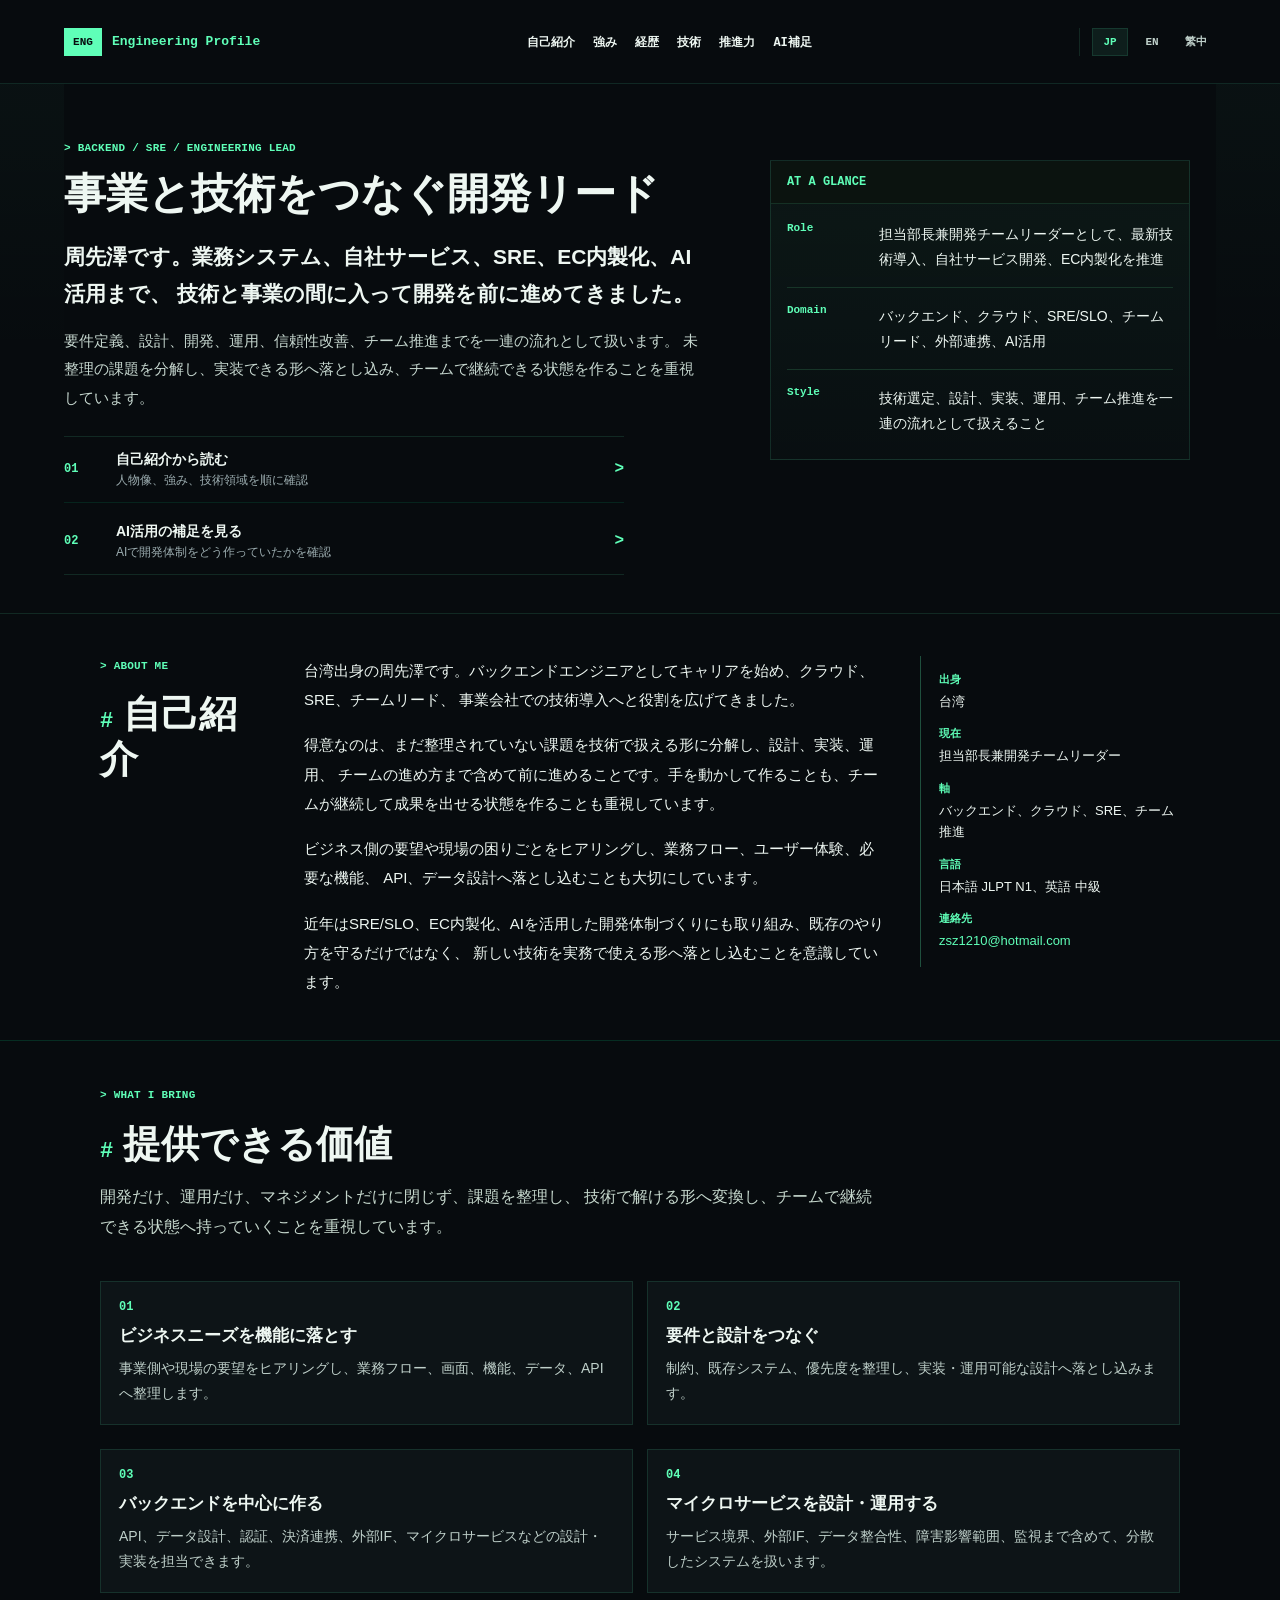
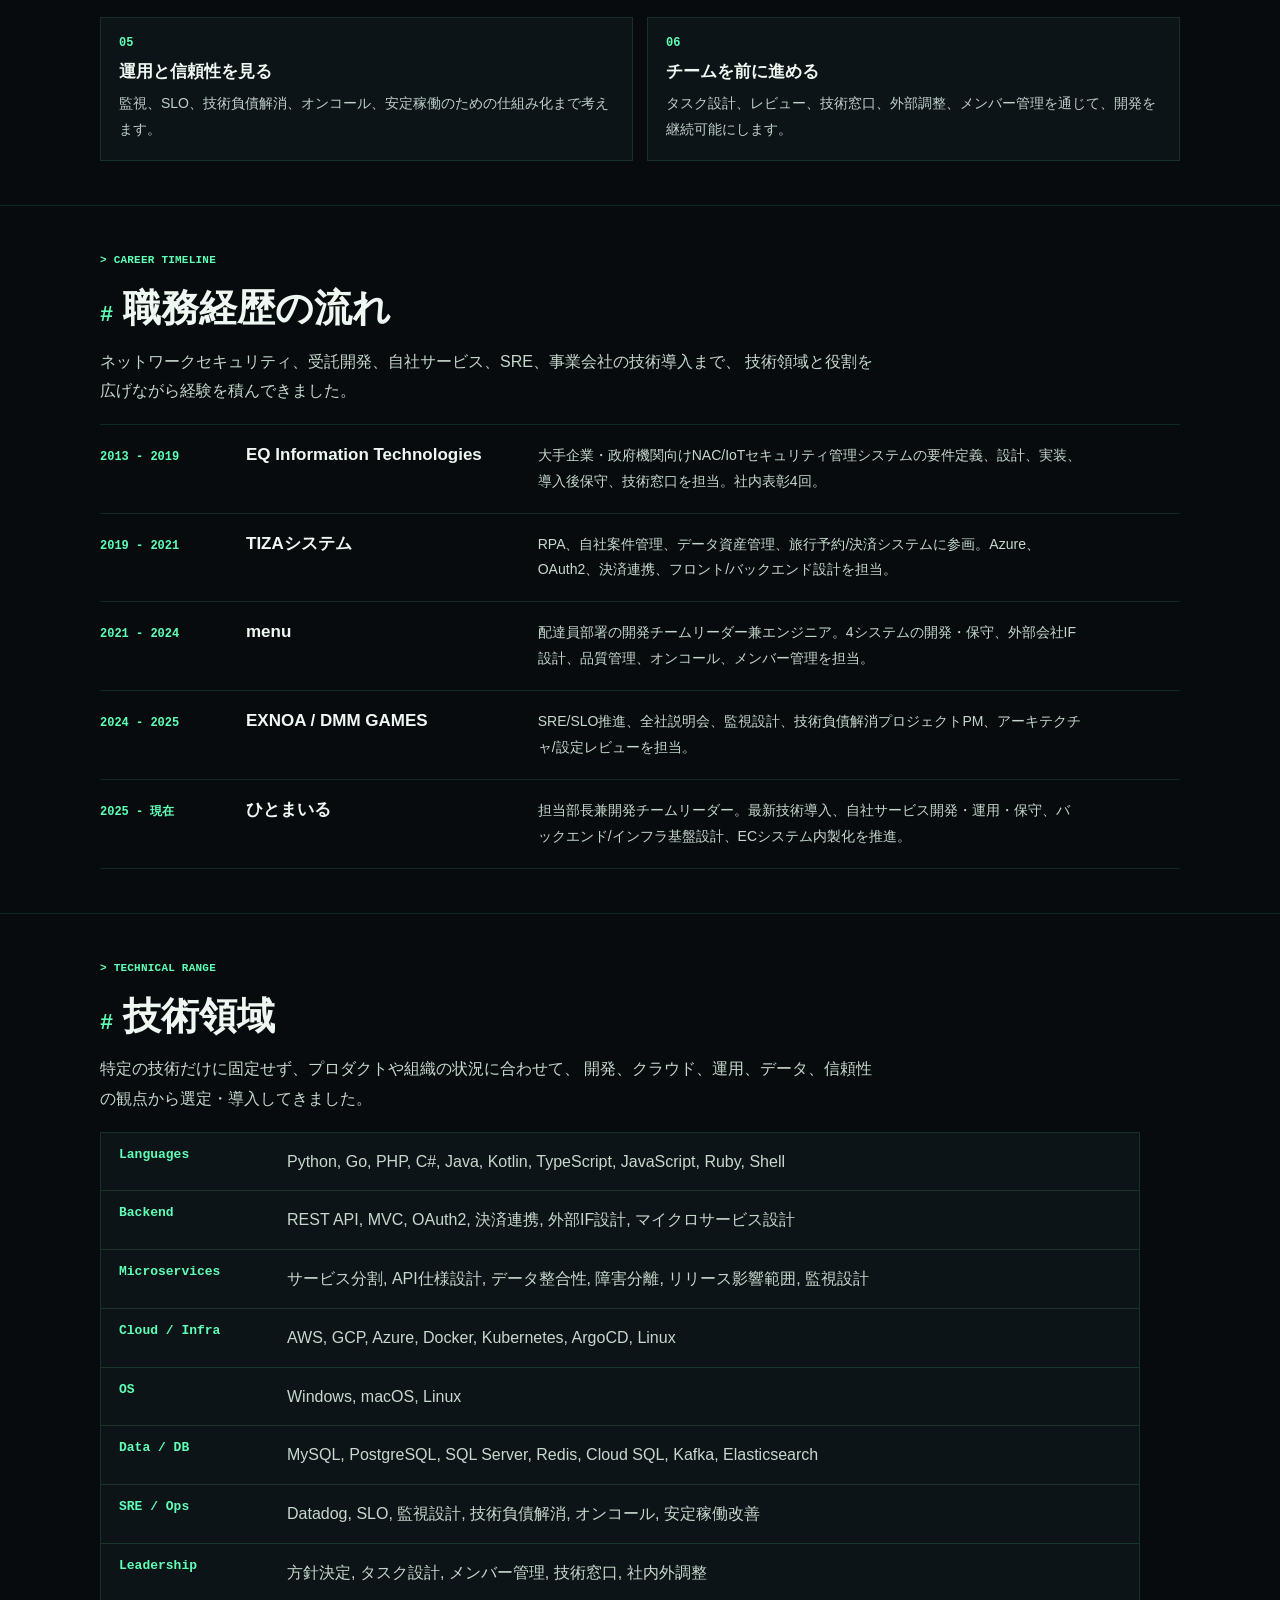
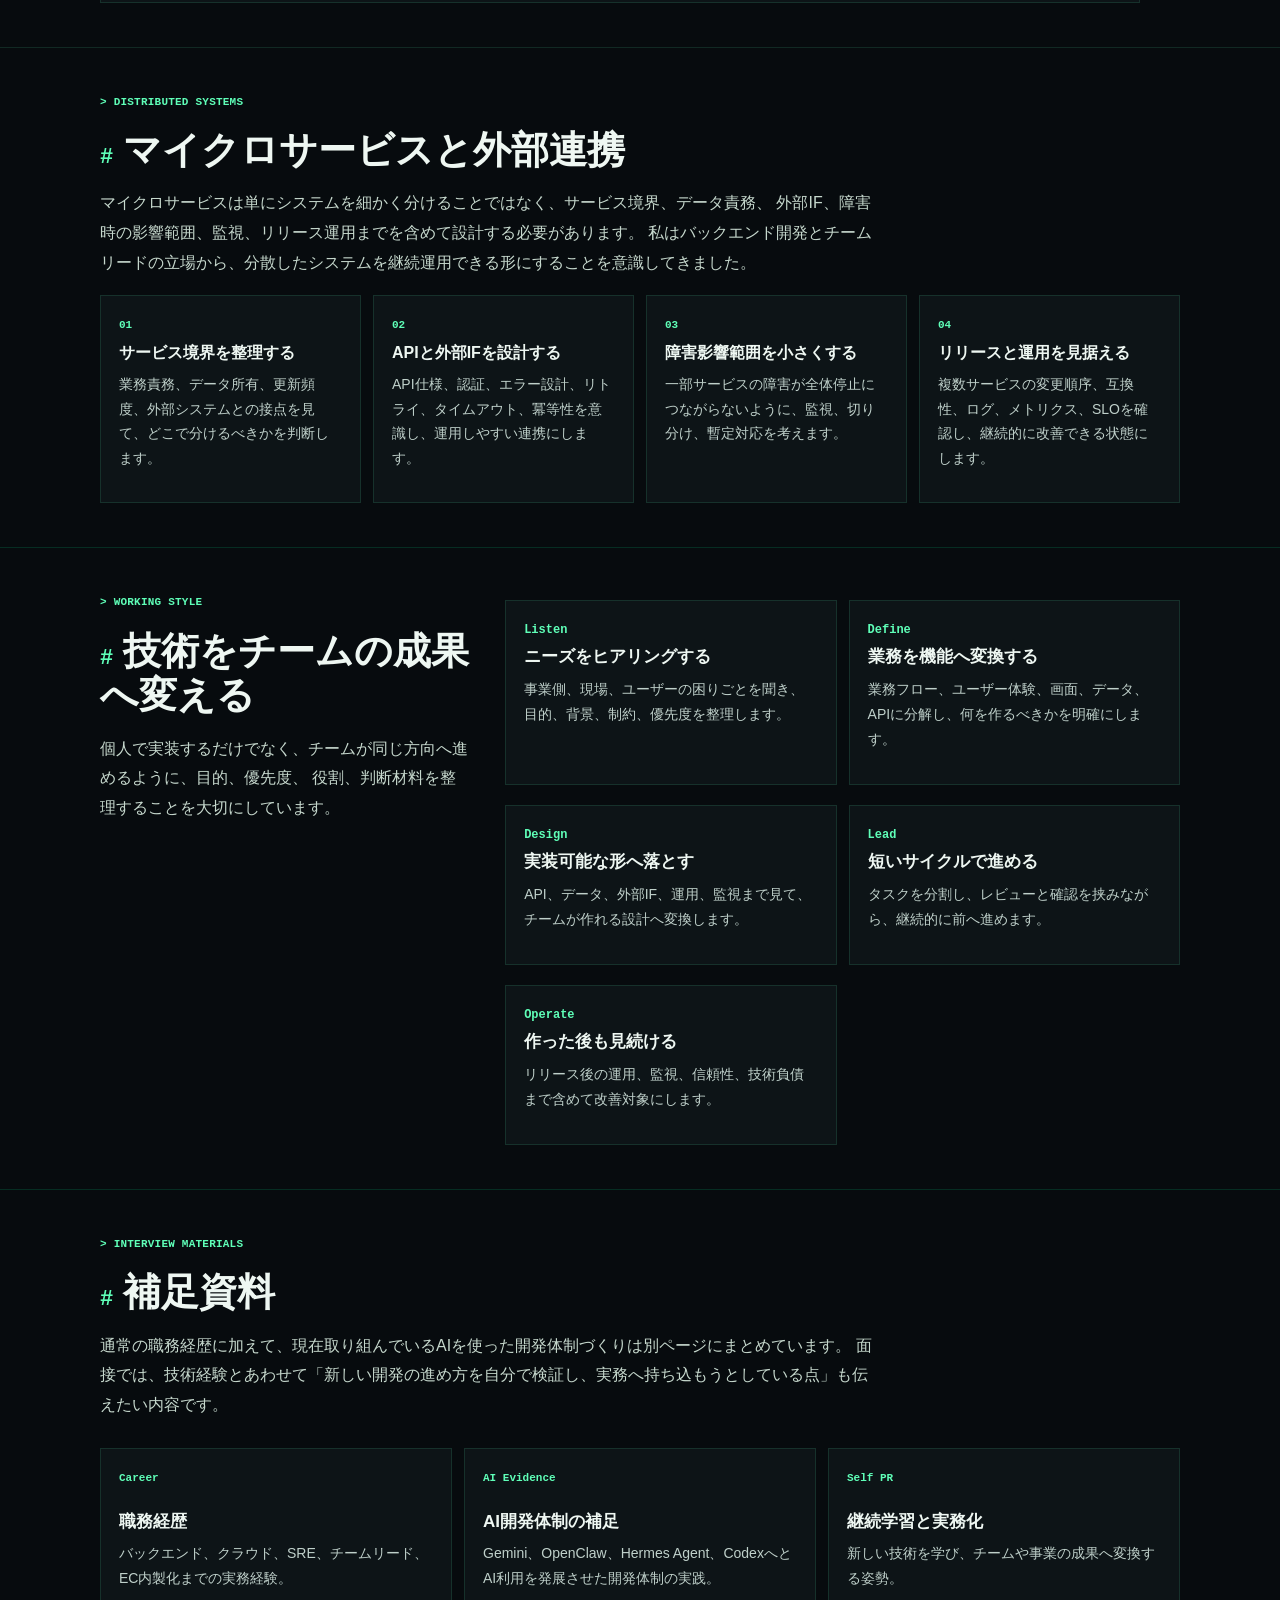
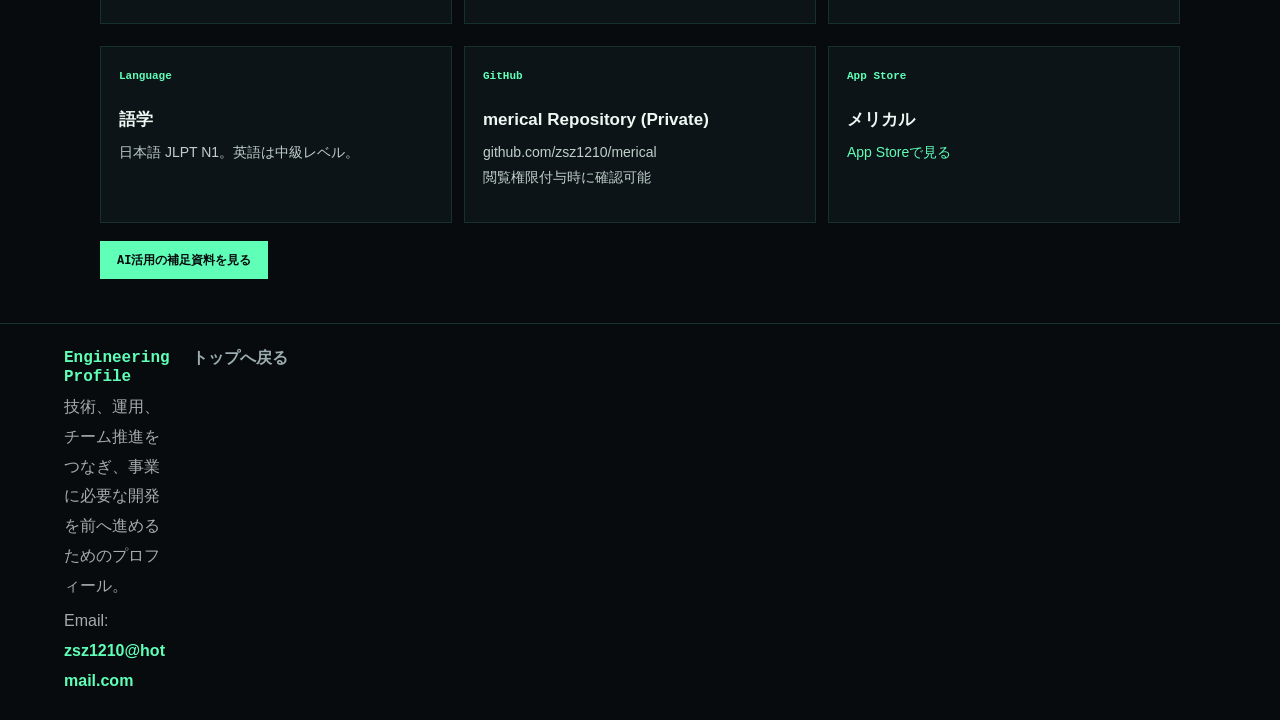
==== commit cbf96a64: "Correct AI tool timeline wording" ====
--- a/index.html
+++ b/index.html
@@ -366,7 +366,7 @@
             <article>
               <span class="file-label">AI Evidence</span>
               <h3>AI開発体制の補足</h3>
-              <p>Codex、Hermes Agent、OpenClaw、Gemini、GitHubを使った開発体制の実践。</p>
+              <p>Gemini、OpenClaw、Hermes Agent、CodexへとAI利用を発展させた開発体制の実践。</p>
             </article>
             <article>
               <span class="file-label">Self PR</span>
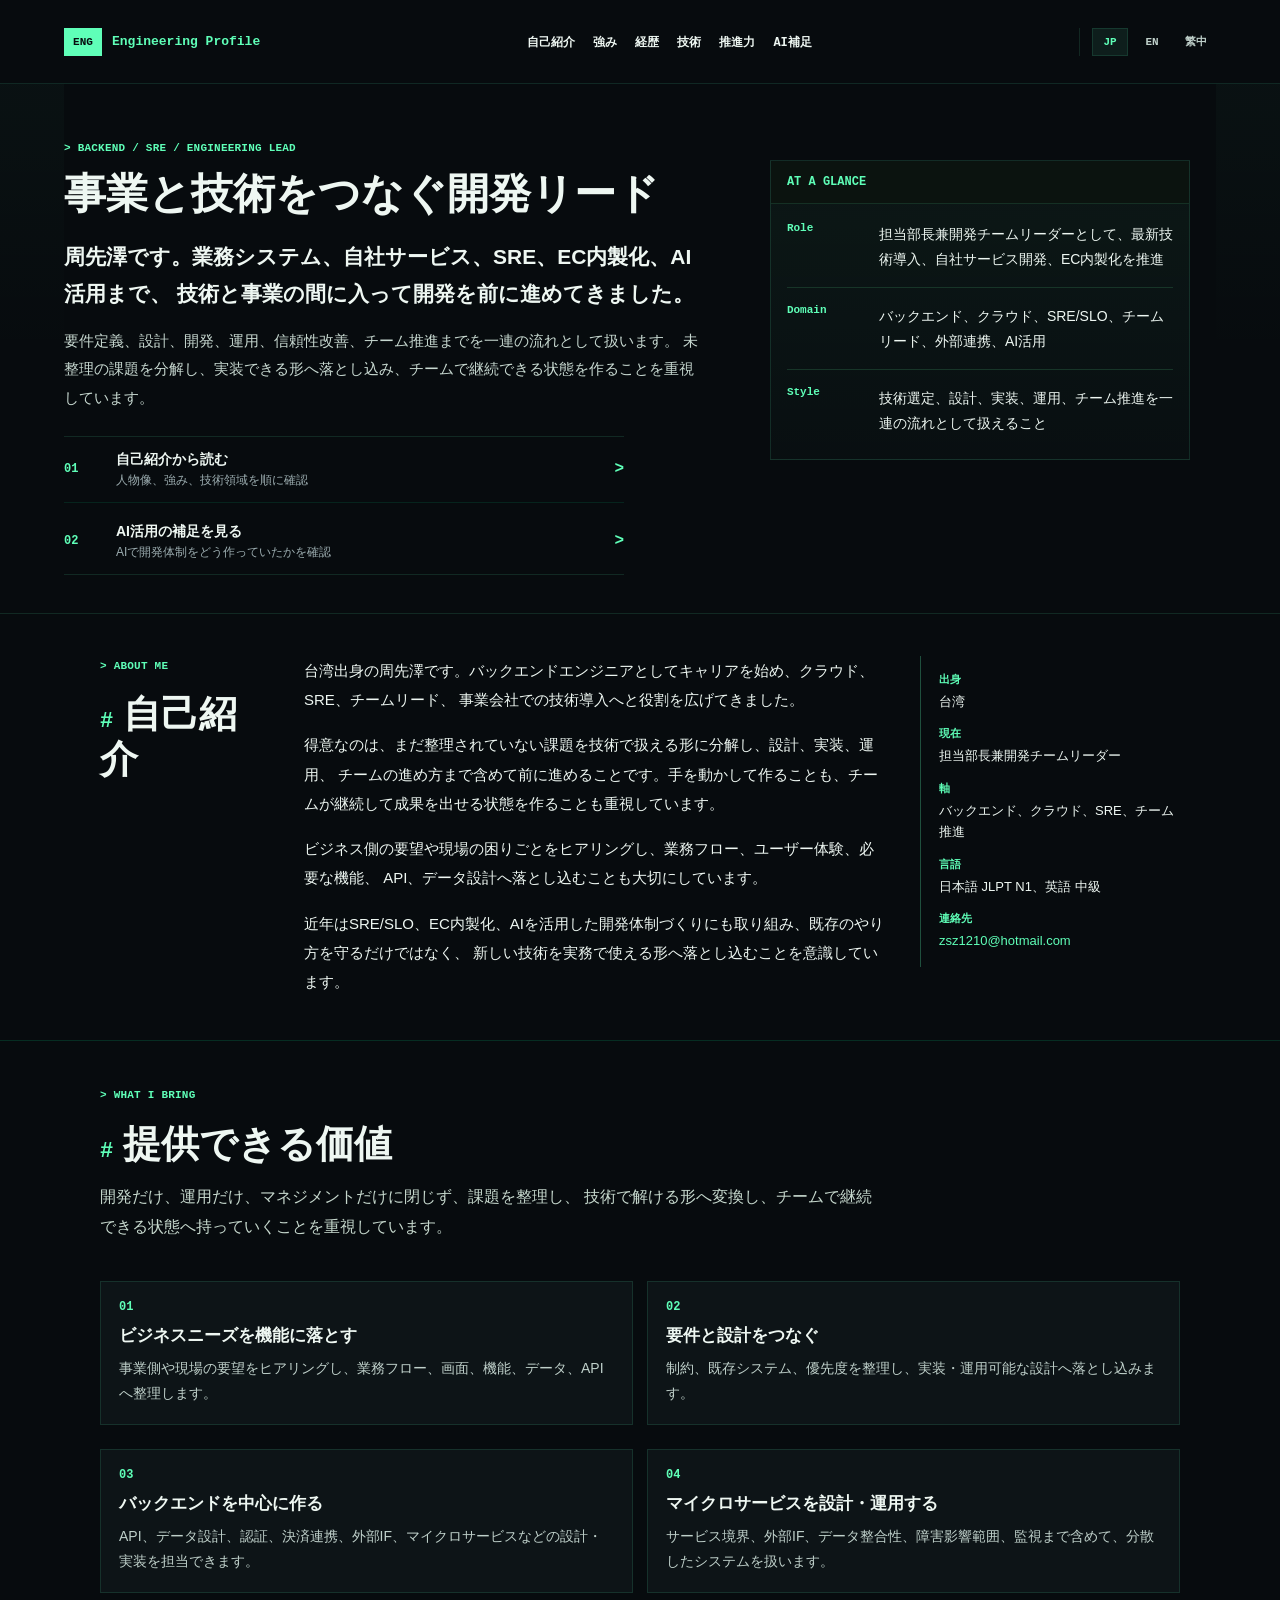
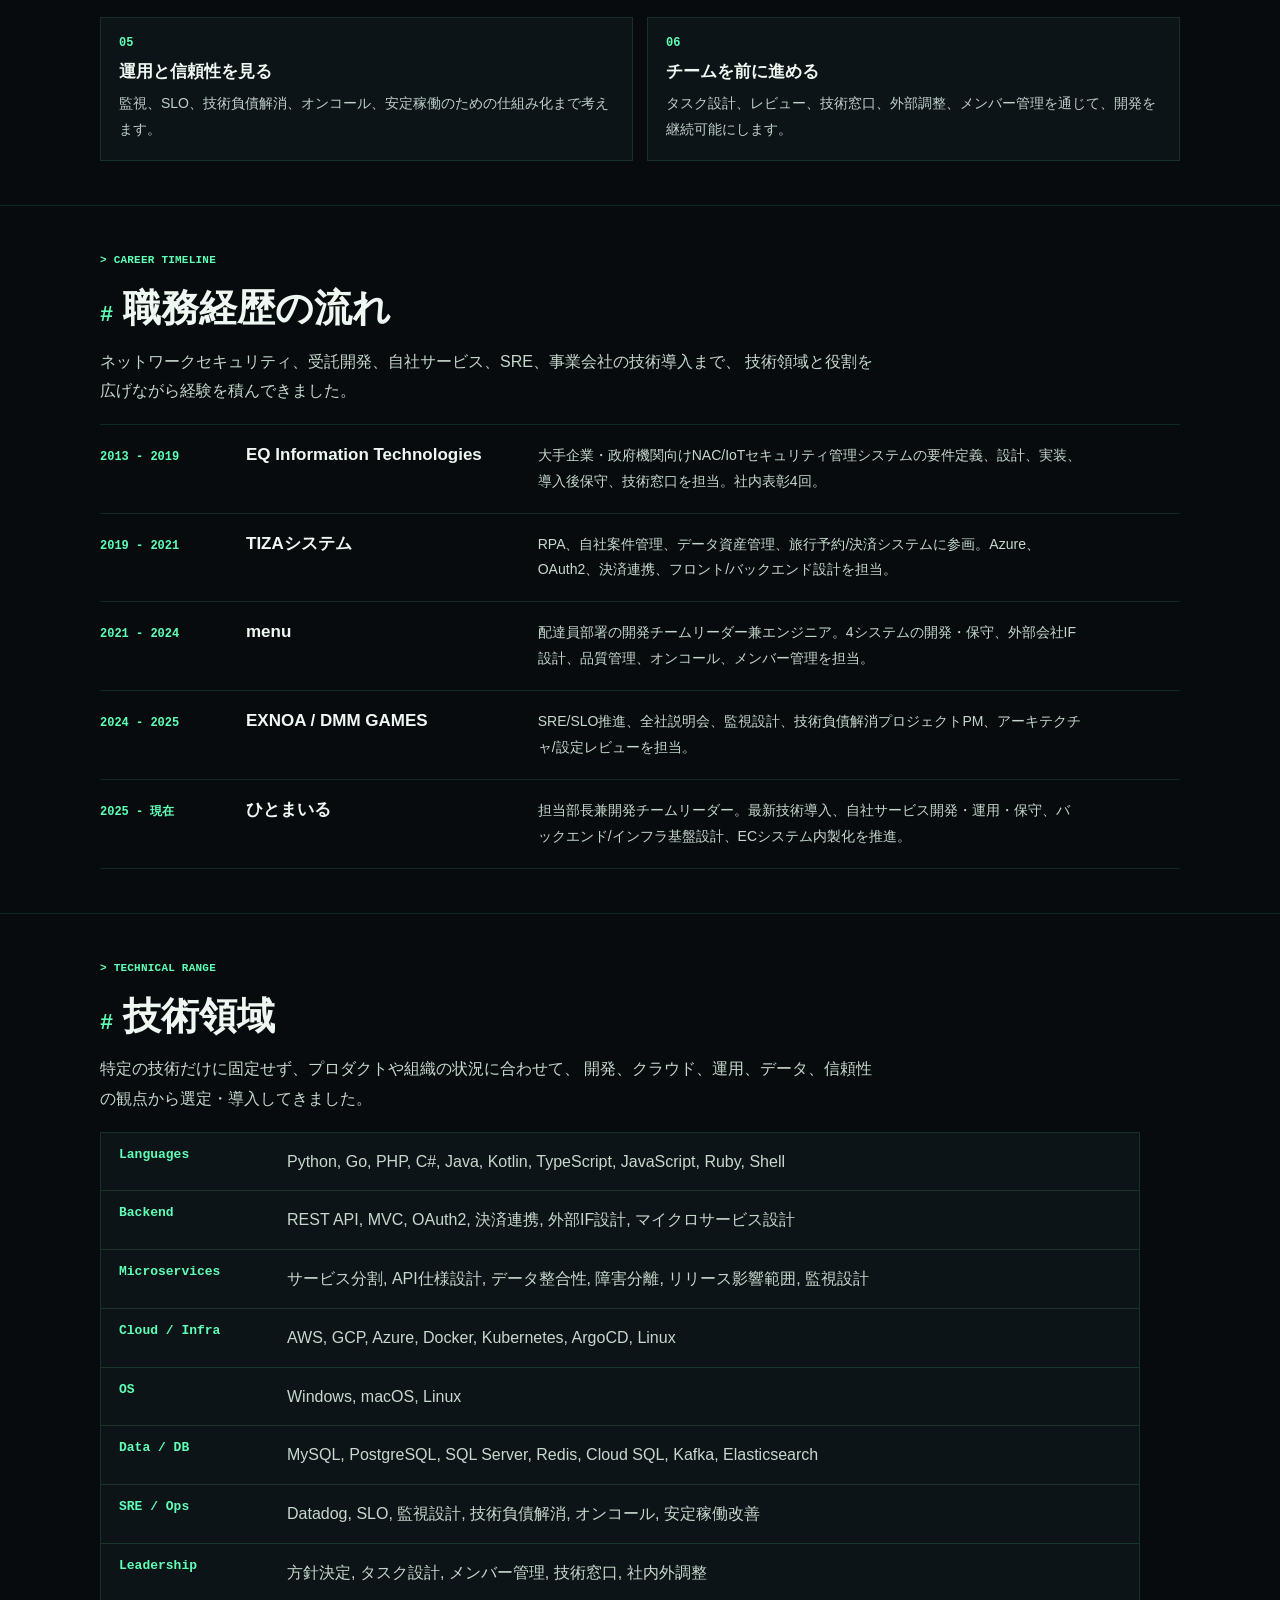
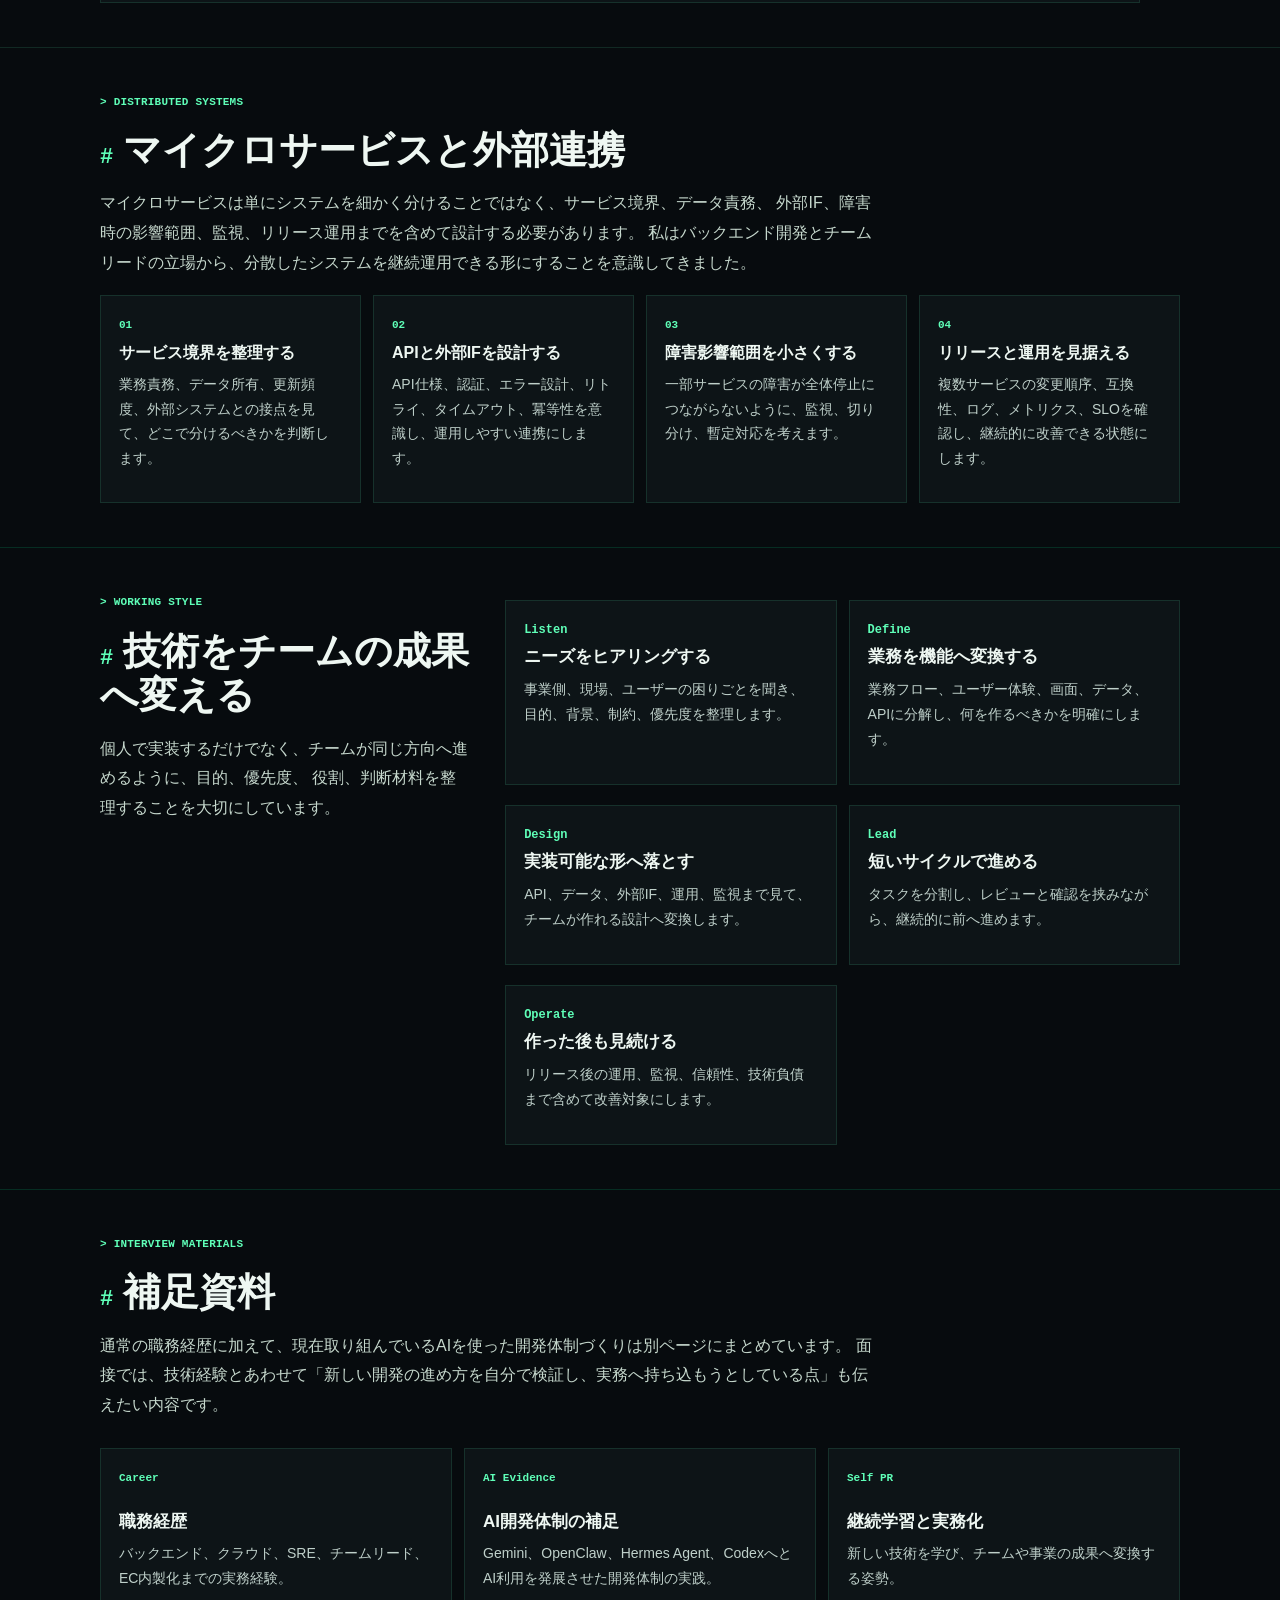
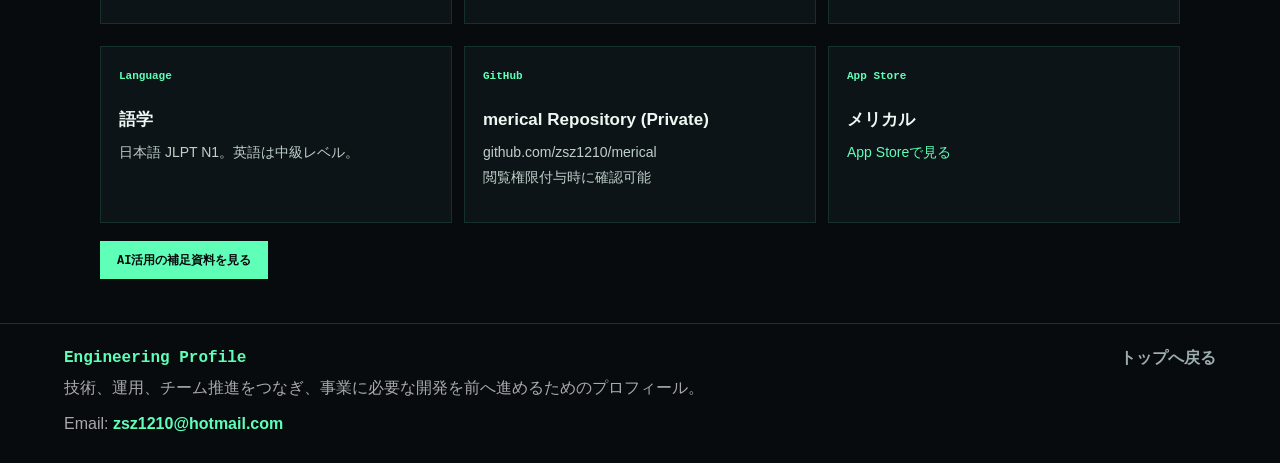
==== commit ae8af107: "Fix profile footer alignment" ====
--- a/index.html
+++ b/index.html
@@ -9,7 +9,7 @@
       content="バックエンド、クラウド、SRE、チームリード、AI活用を軸にしたエンジニアリングプロフィール"
     >
     <meta name="robots" content="noindex,nofollow">
-    <link rel="stylesheet" href="./styles.css?v=4">
+    <link rel="stylesheet" href="./styles.css?v=5">
   </head>
   <body class="portfolio-redesign">
     <header class="site-header">
--- a/styles.css
+++ b/styles.css
@@ -819,6 +819,7 @@
 }
 
 .footer {
+  align-items: flex-start;
   display: flex;
   justify-content: space-between;
   gap: 22px;
@@ -839,6 +840,12 @@
 .footer a {
   flex: 0 0 auto;
   font-weight: 900;
+}
+
+.footer > a {
+  width: auto;
+  margin-left: auto;
+  white-space: nowrap;
 }
 
 @media (max-width: 1040px) {
@@ -2414,9 +2421,13 @@
   padding: 24px 5vw;
 }
 
-.footer > div,
+.footer > div {
+  width: min(880px, 90vw);
+  max-width: 100%;
+}
+
 .footer > a {
-  width: min(880px, 90vw);
+  width: auto;
 }
 
 @media (max-width: 700px) {
@@ -2854,10 +2865,12 @@
   padding: 44px 0;
 }
 
+.portfolio-redesign .footer {
+  padding-inline: max(5vw, calc((100vw - 1180px) / 2));
+}
+
 .portfolio-redesign .section-inner,
-.portfolio-redesign .signal-band,
-.portfolio-redesign .footer > div,
-.portfolio-redesign .footer > a {
+.portfolio-redesign .signal-band {
   width: min(1080px, 90vw);
 }
 
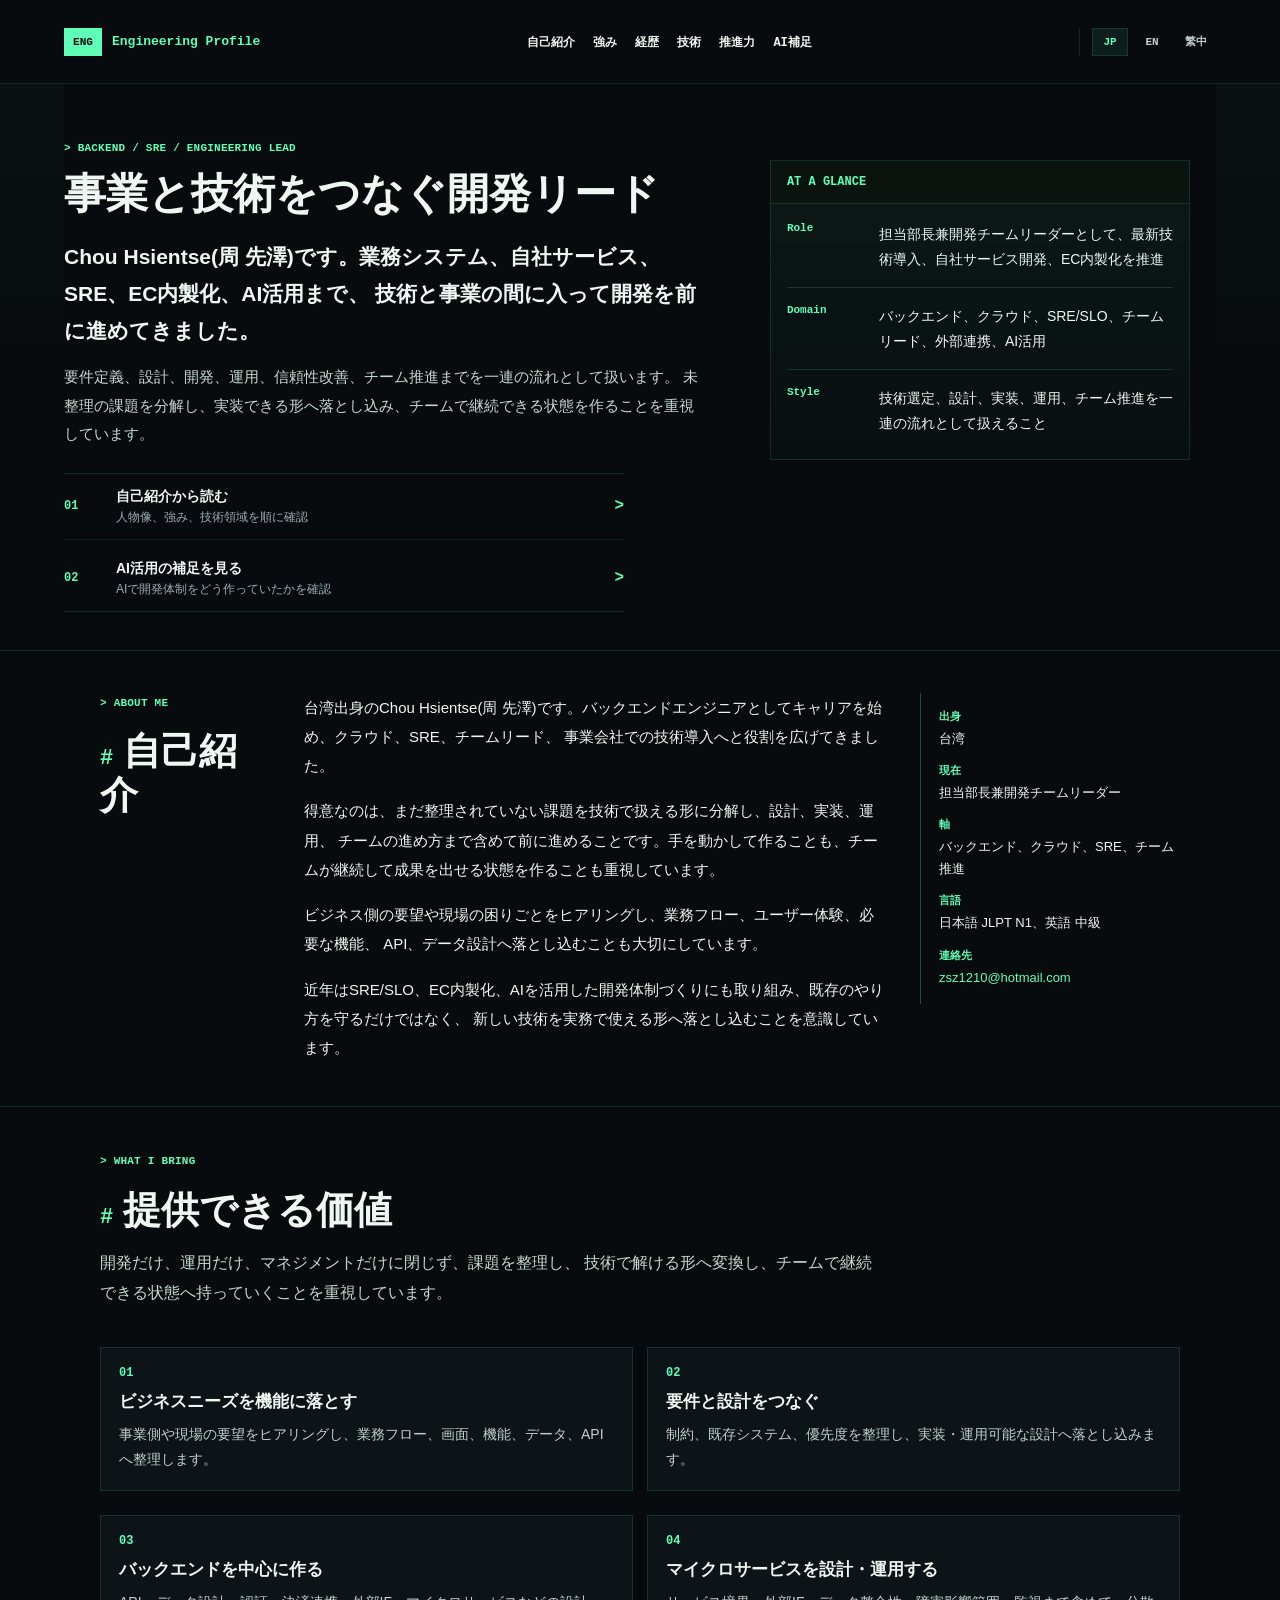
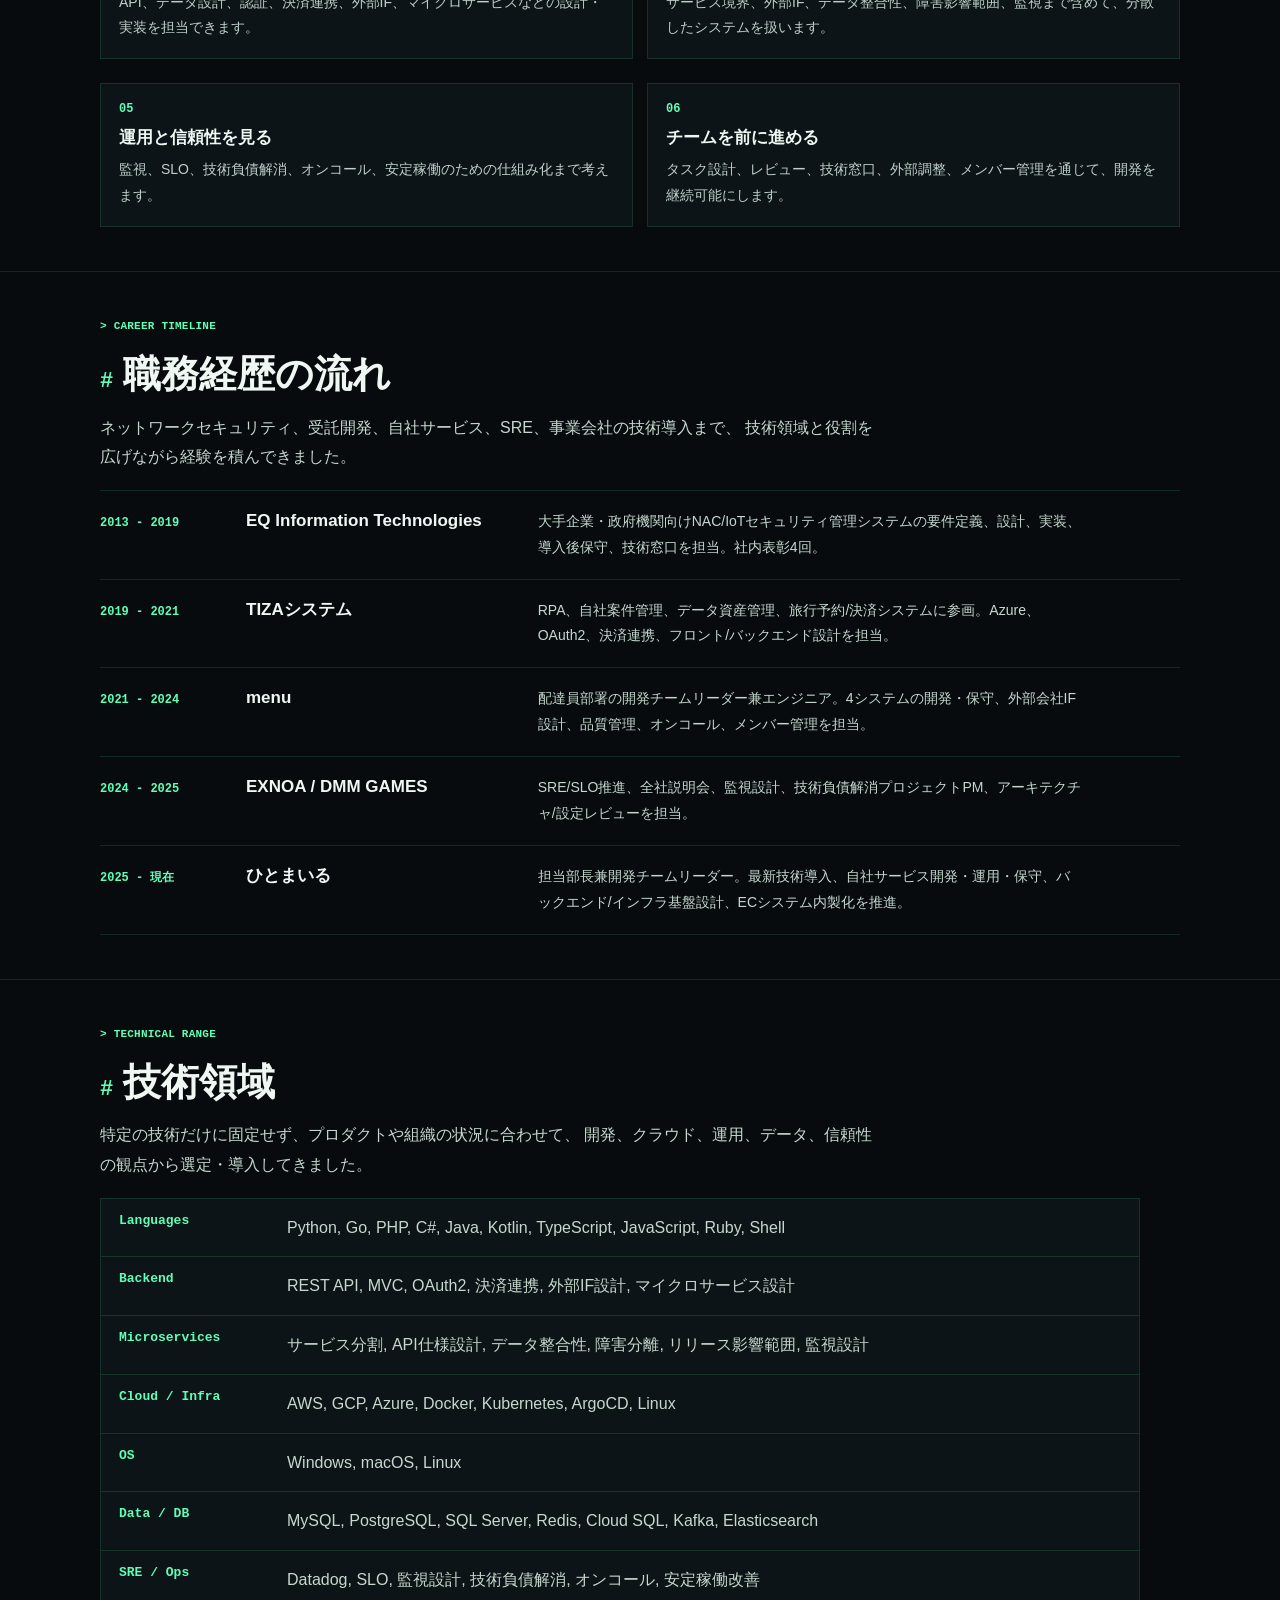
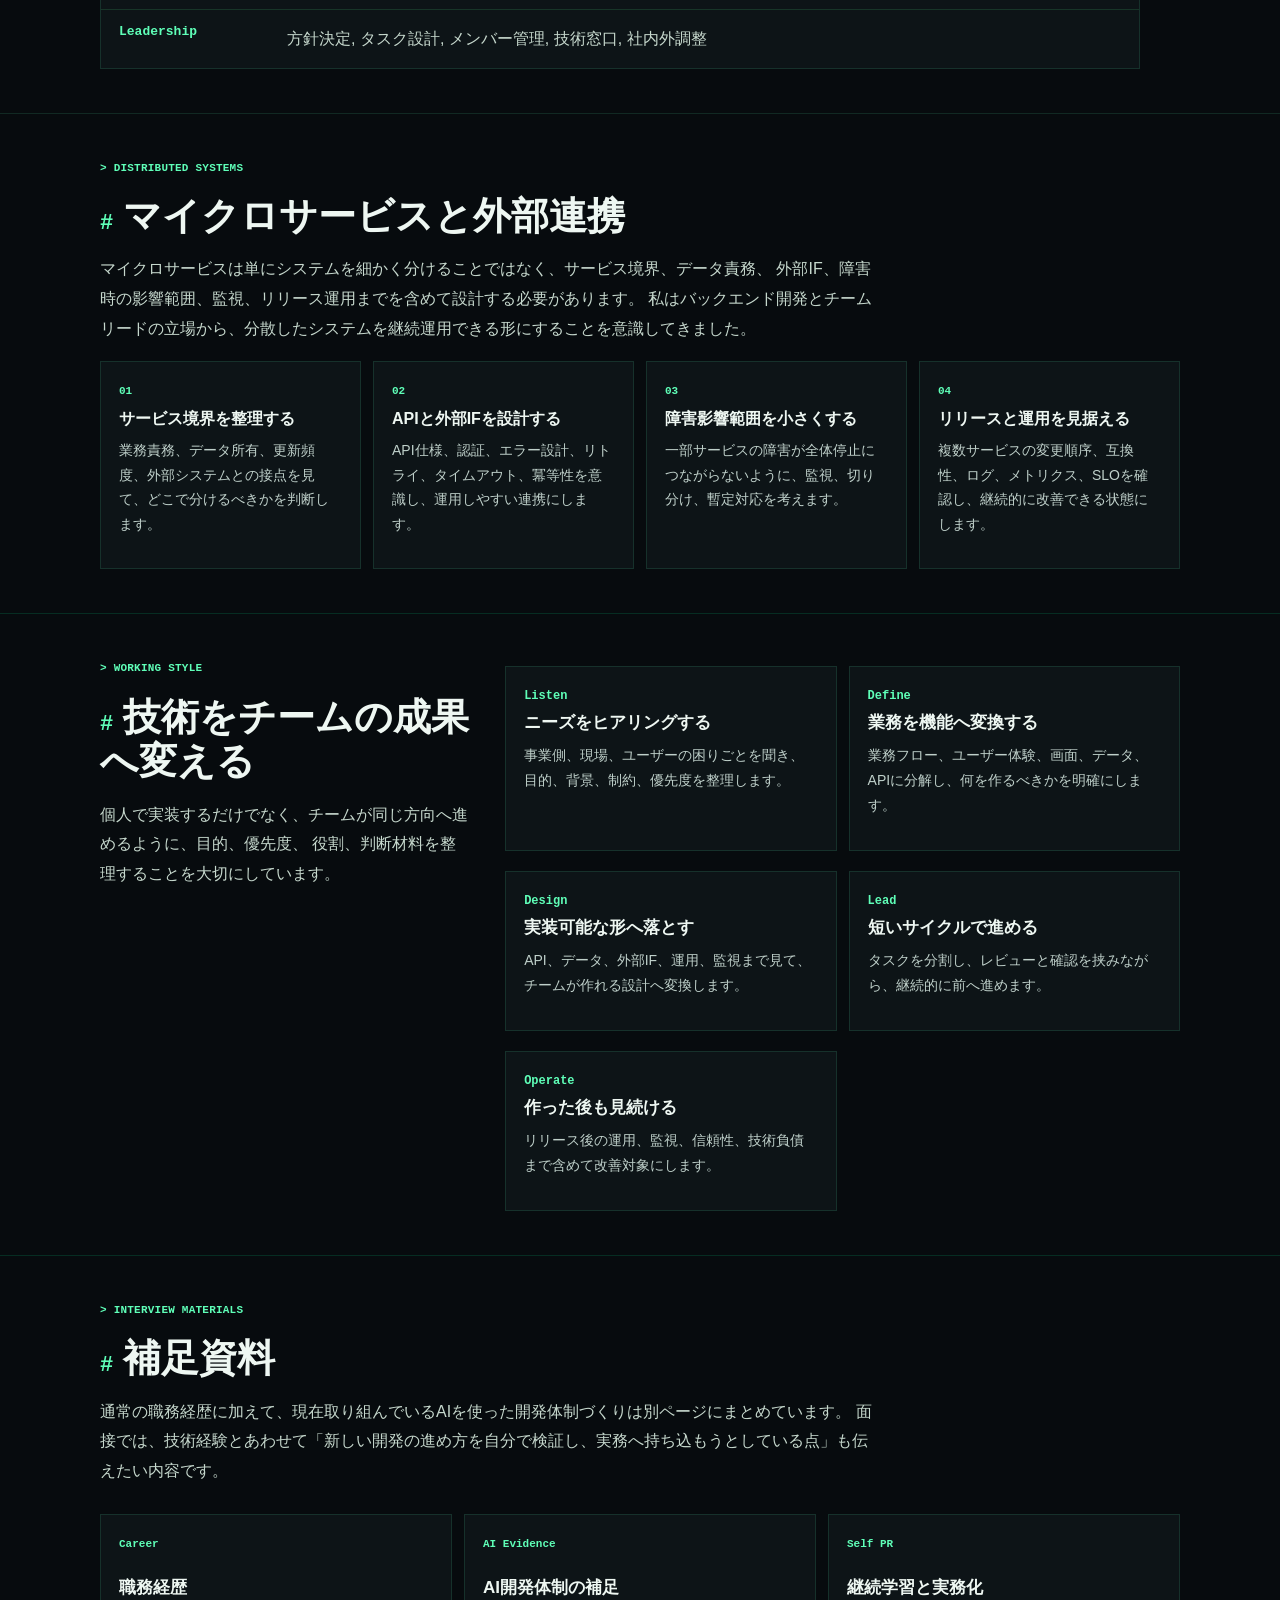
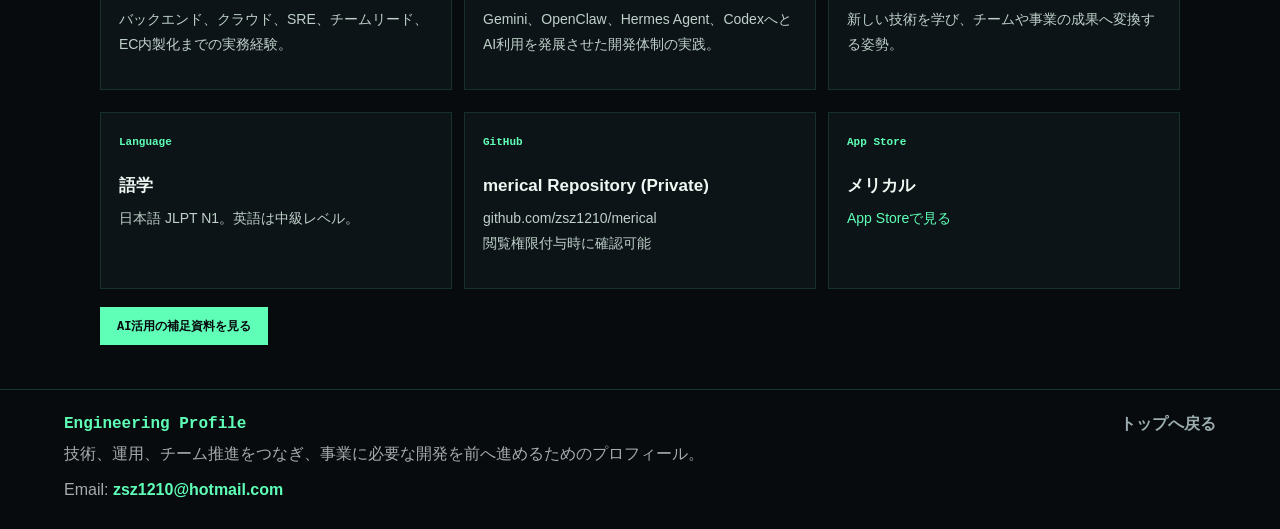
==== commit c0d1c39f: "Correct profile name spelling" ====
--- a/index.html
+++ b/index.html
@@ -38,7 +38,7 @@
           <p class="eyebrow">Backend / SRE / Engineering Lead</p>
           <h1 id="hero-title">事業と技術をつなぐ開発リード</h1>
           <p class="hero-intro">
-            周先澤です。業務システム、自社サービス、SRE、EC内製化、AI活用まで、
+            Chou Hsientse(周 先澤)です。業務システム、自社サービス、SRE、EC内製化、AI活用まで、
             技術と事業の間に入って開発を前に進めてきました。
           </p>
           <p class="lead">
@@ -89,7 +89,7 @@
 
           <div class="intro-body">
             <p>
-              台湾出身の周先澤です。バックエンドエンジニアとしてキャリアを始め、クラウド、SRE、チームリード、
+              台湾出身のChou Hsientse(周 先澤)です。バックエンドエンジニアとしてキャリアを始め、クラウド、SRE、チームリード、
               事業会社での技術導入へと役割を広げてきました。
             </p>
             <p>
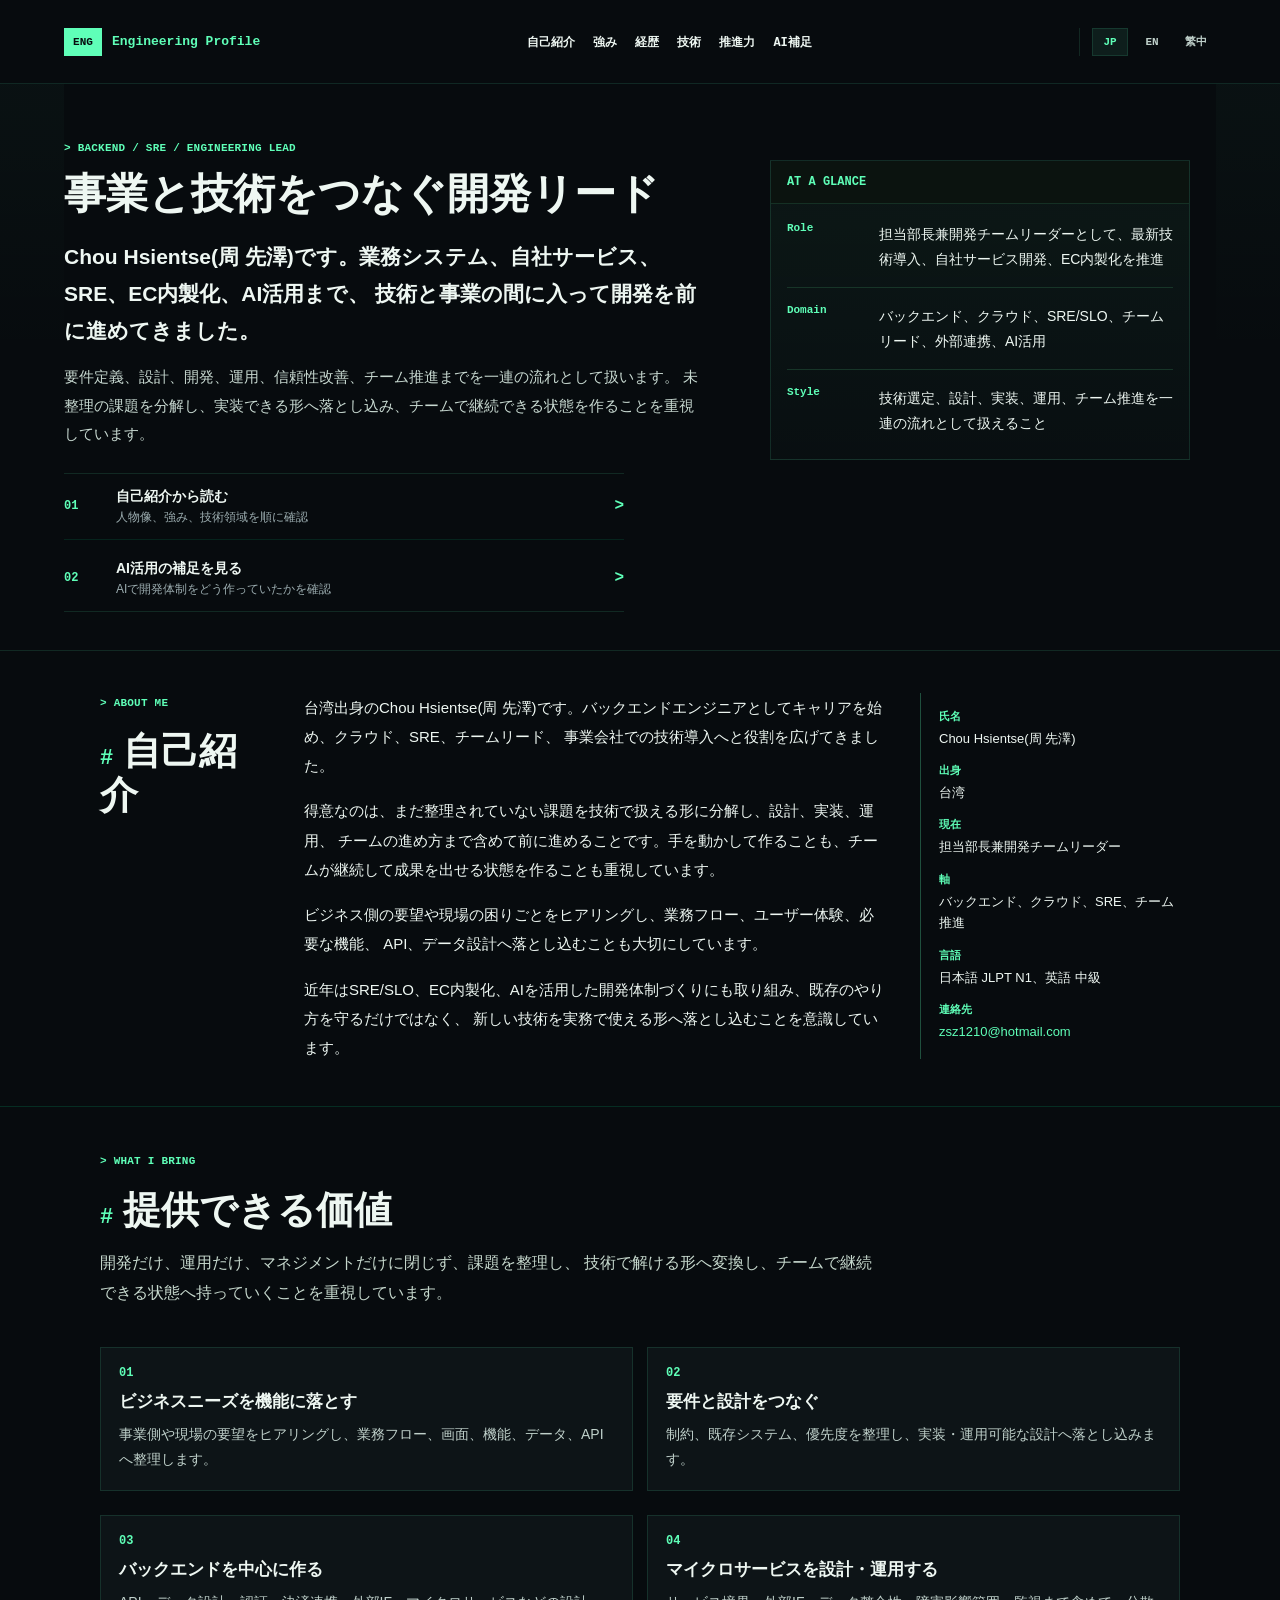
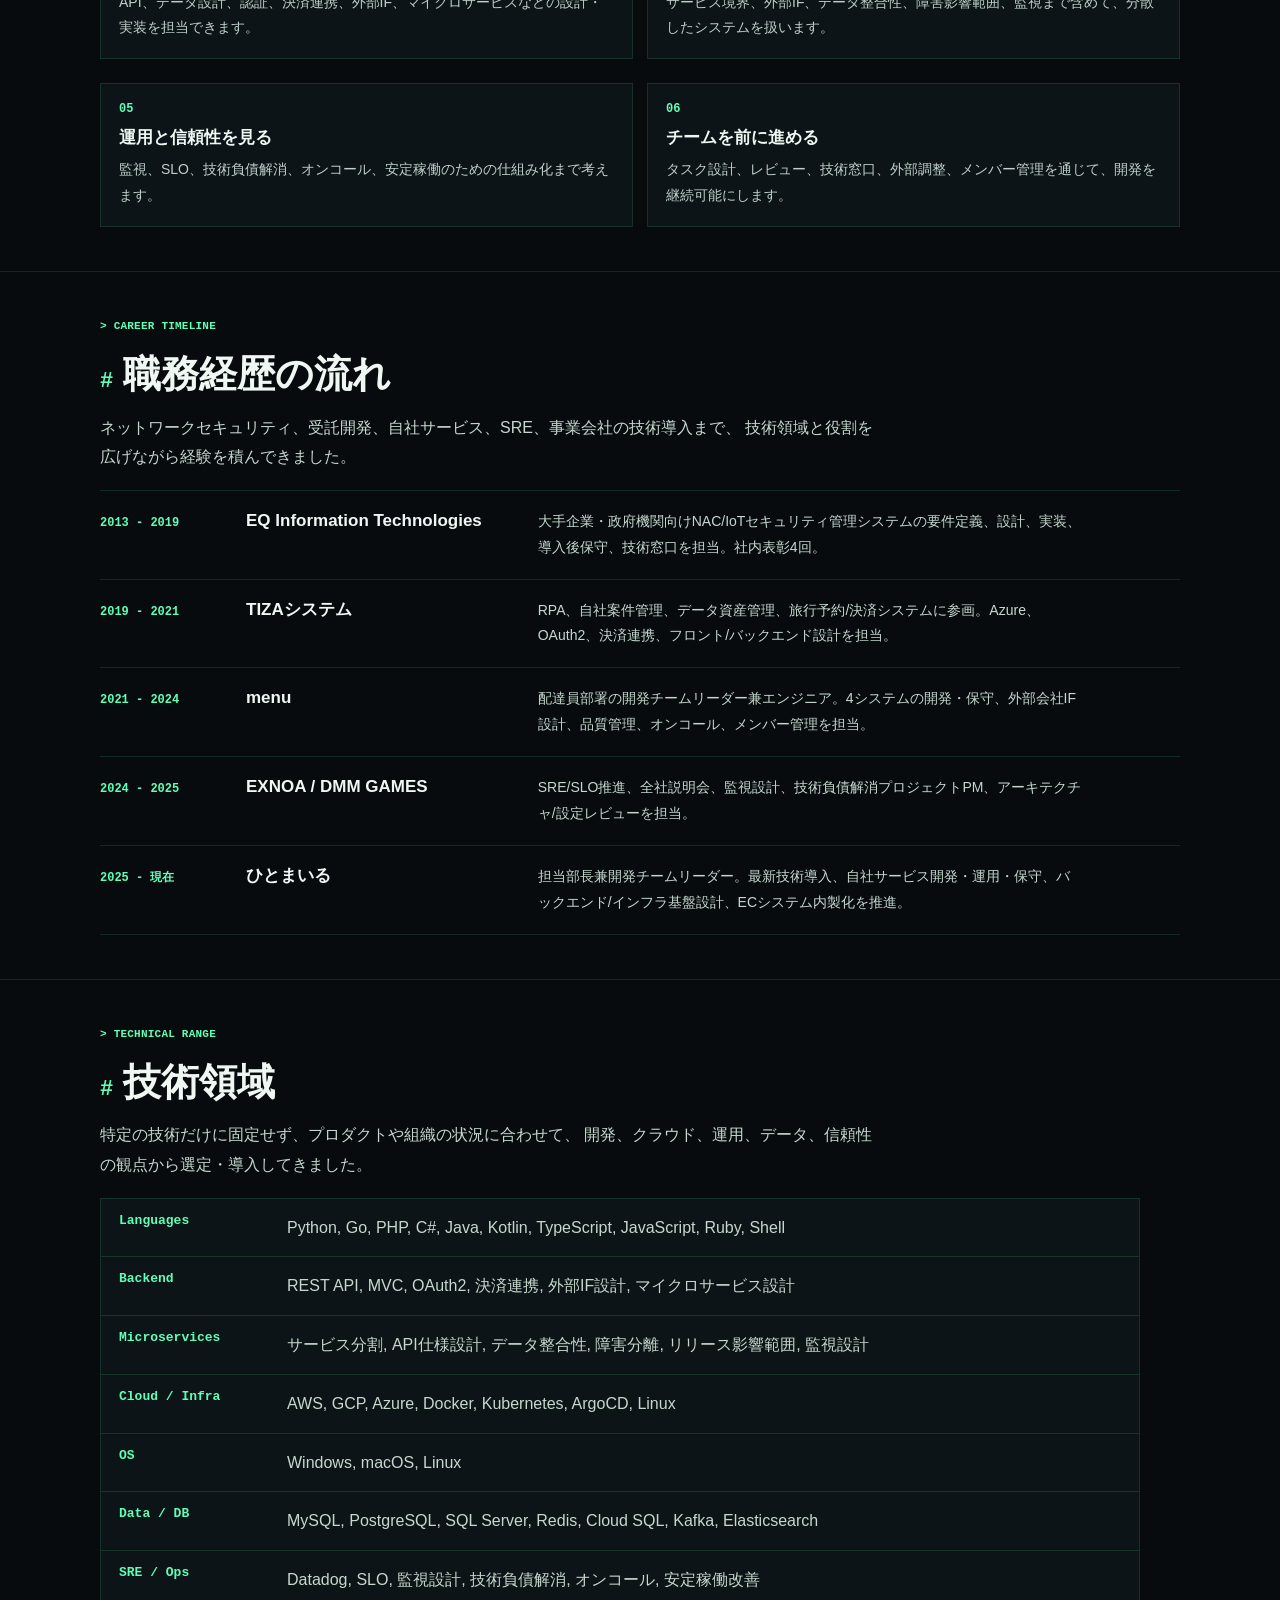
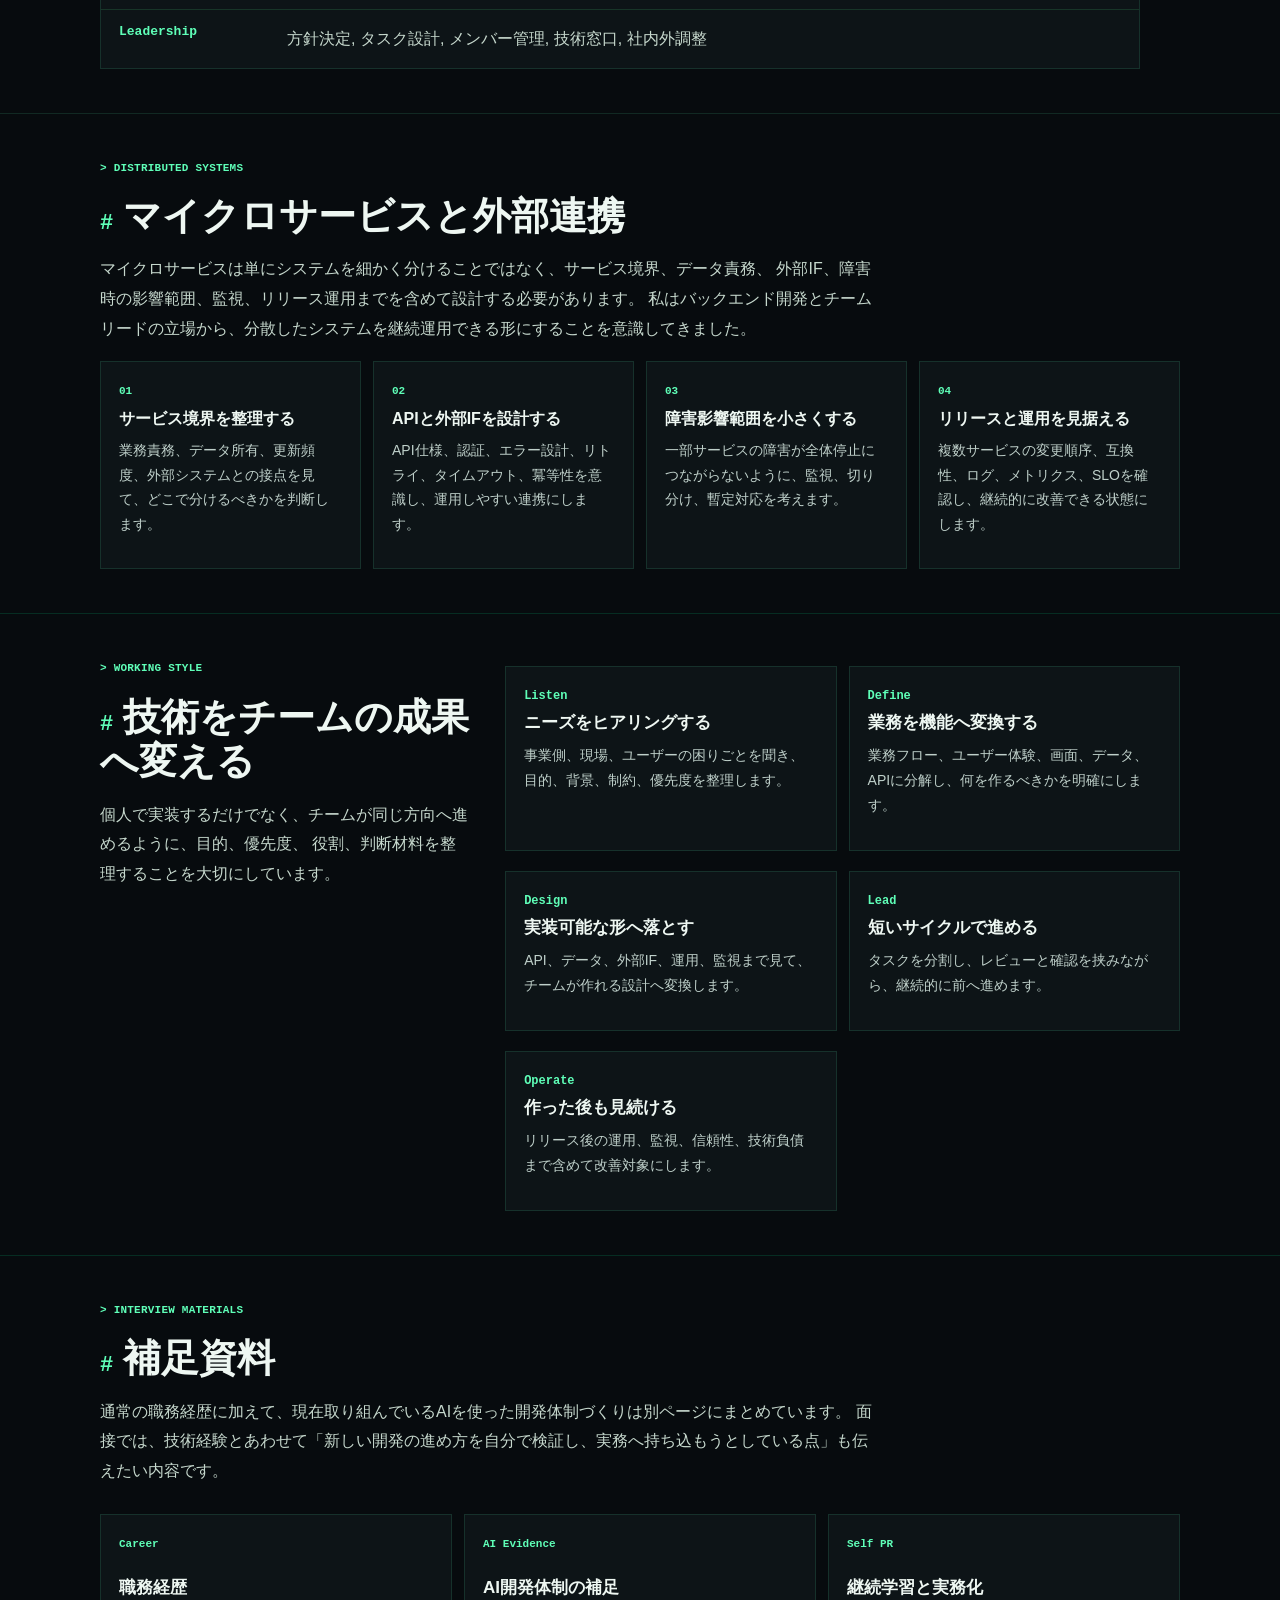
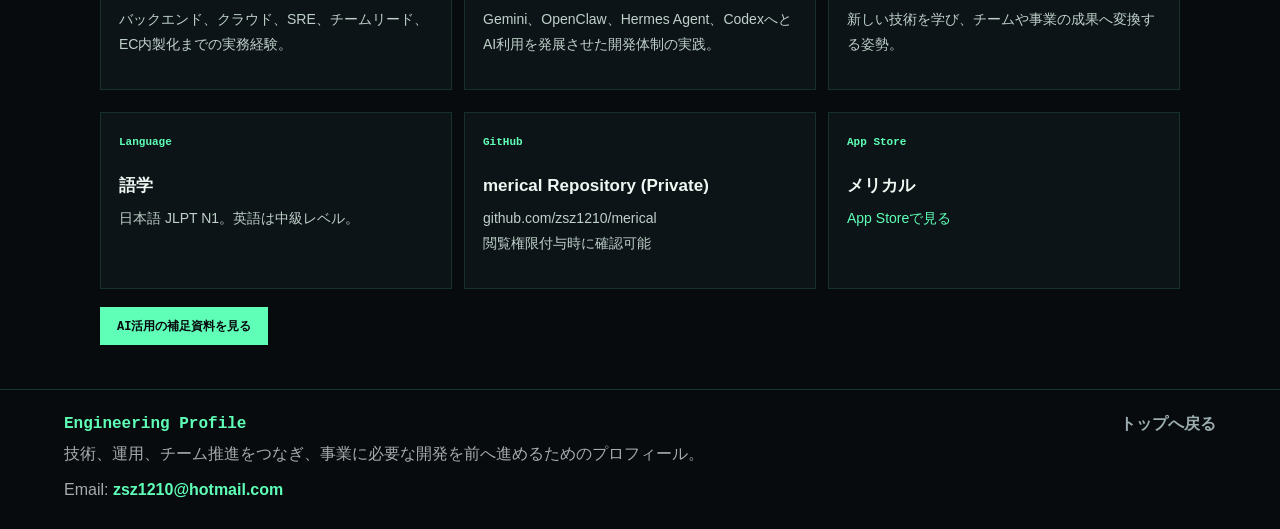
==== commit 6d449907: "Unify displayed name across languages" ====
--- a/index.html
+++ b/index.html
@@ -109,6 +109,10 @@
           <aside class="intro-facts" aria-label="プロフィール要約">
             <dl>
               <div>
+                <dt>氏名</dt>
+                <dd>Chou Hsientse(周 先澤)</dd>
+              </div>
+              <div>
                 <dt>出身</dt>
                 <dd>台湾</dd>
               </div>
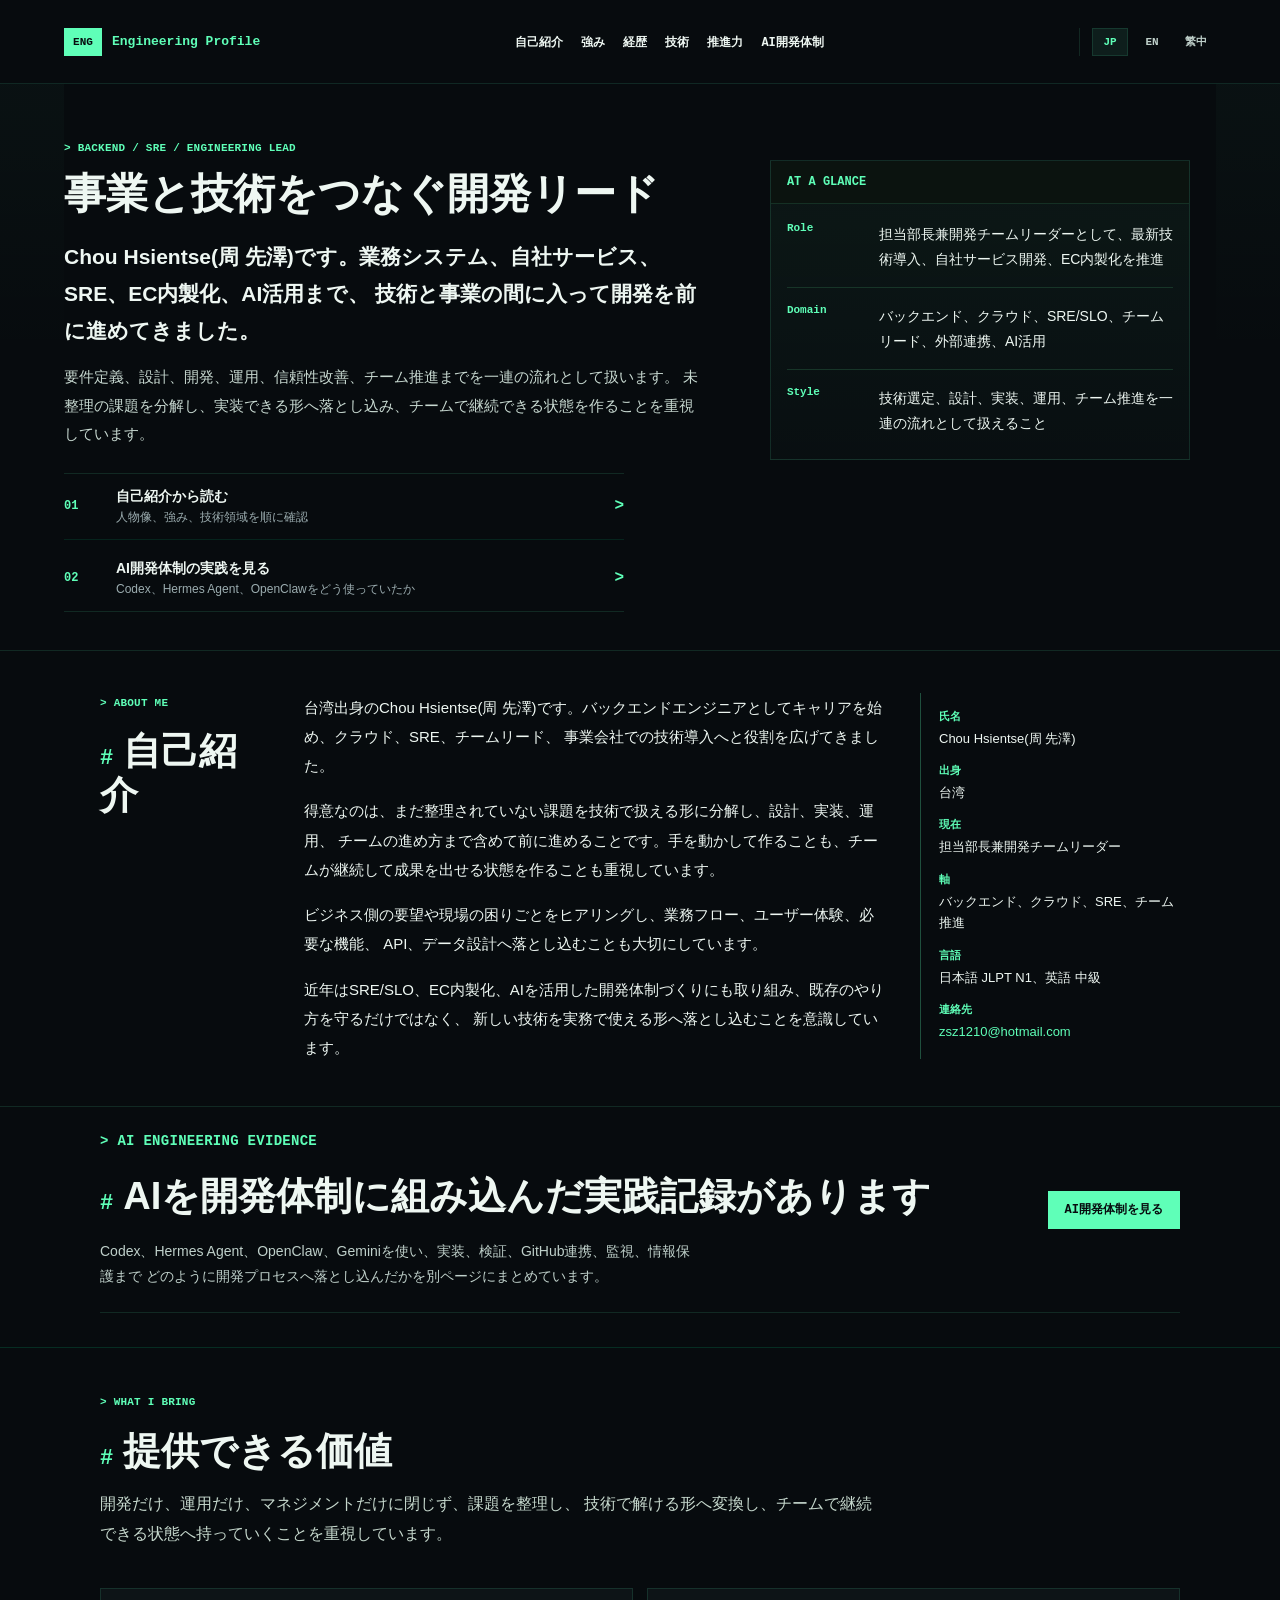
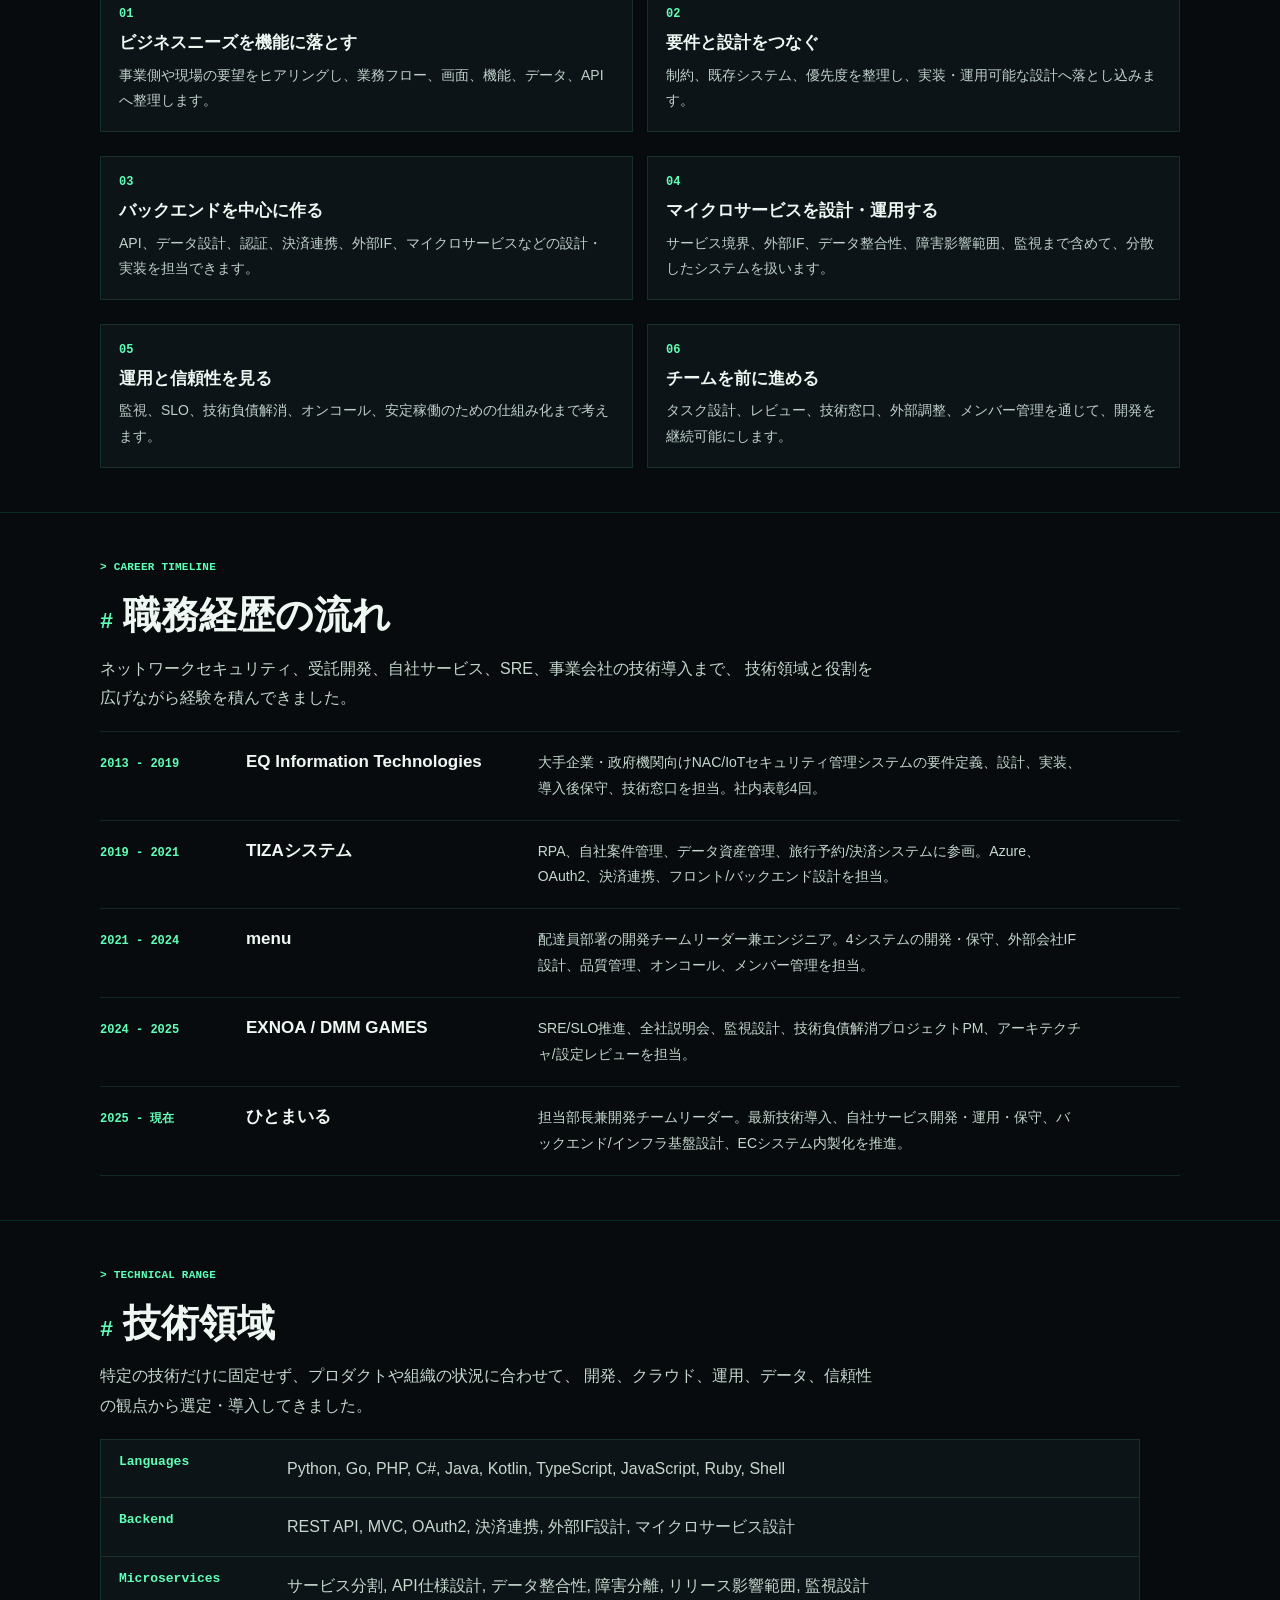
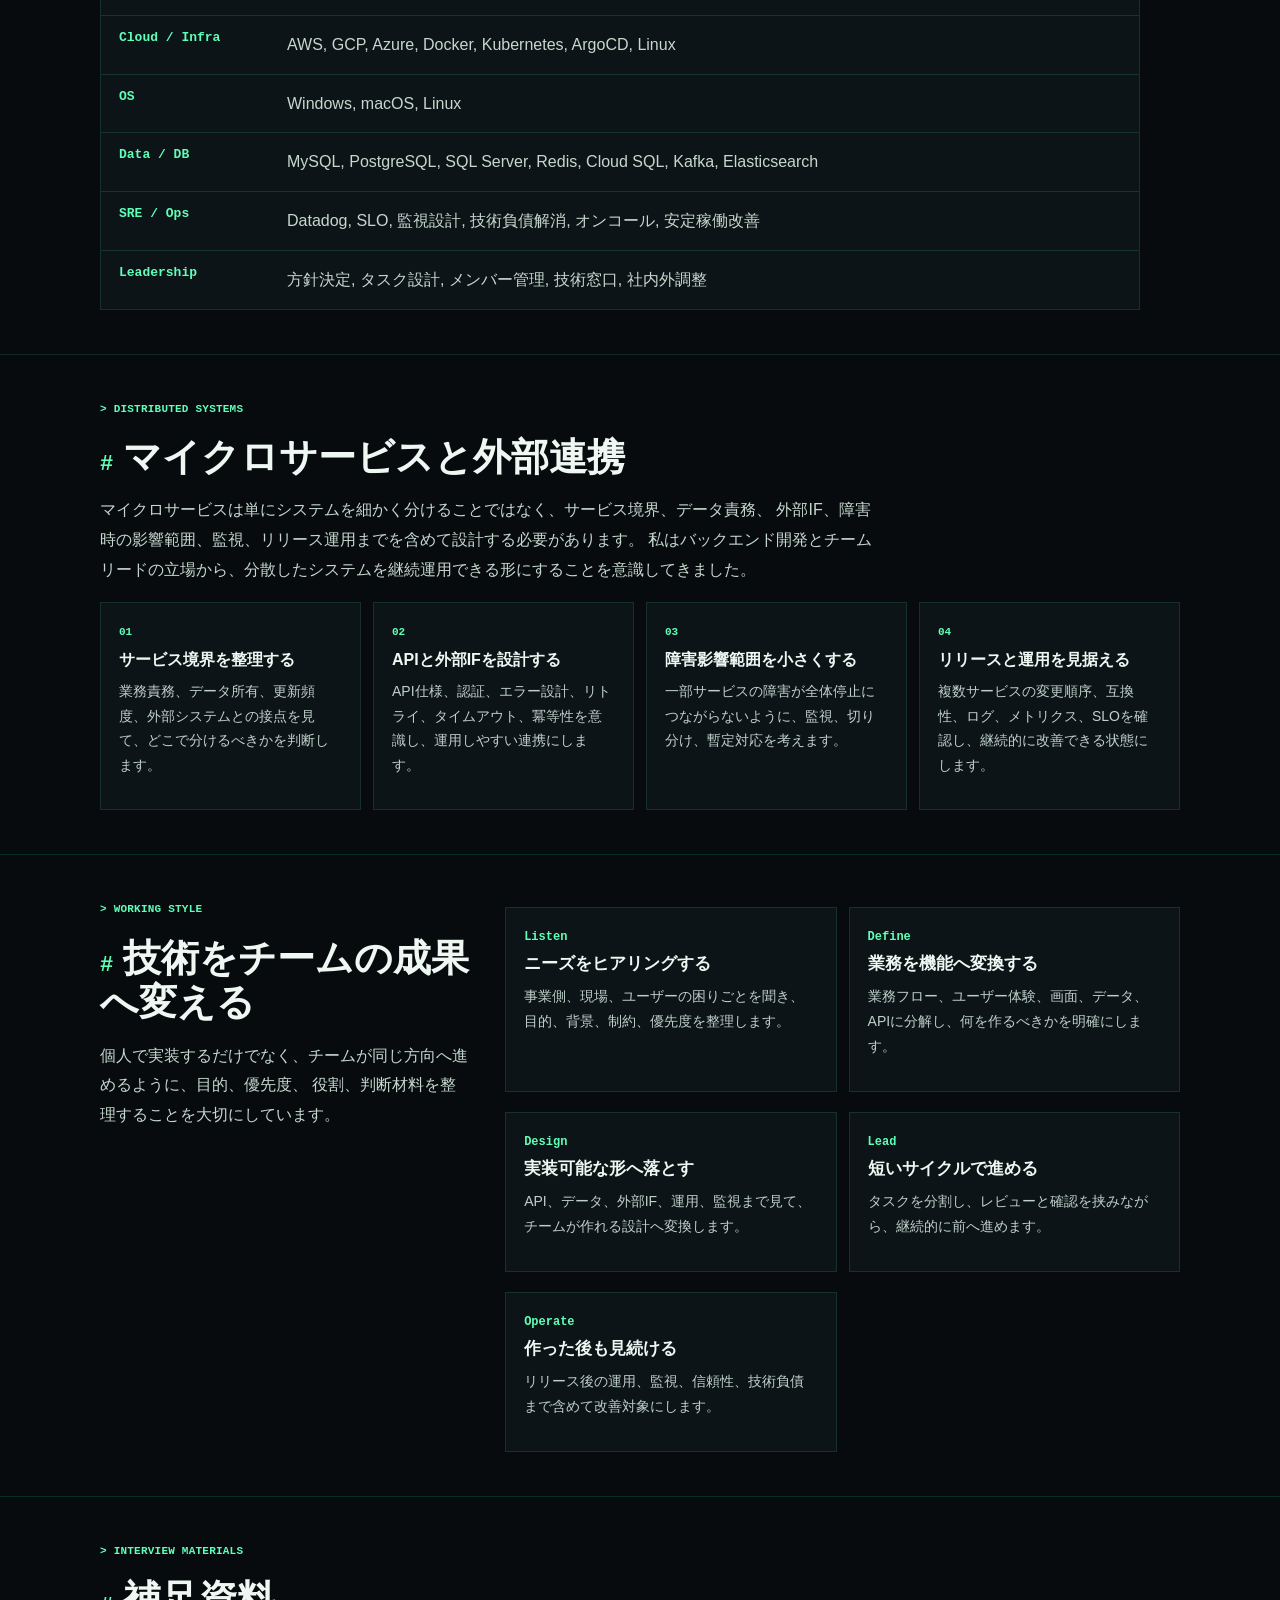
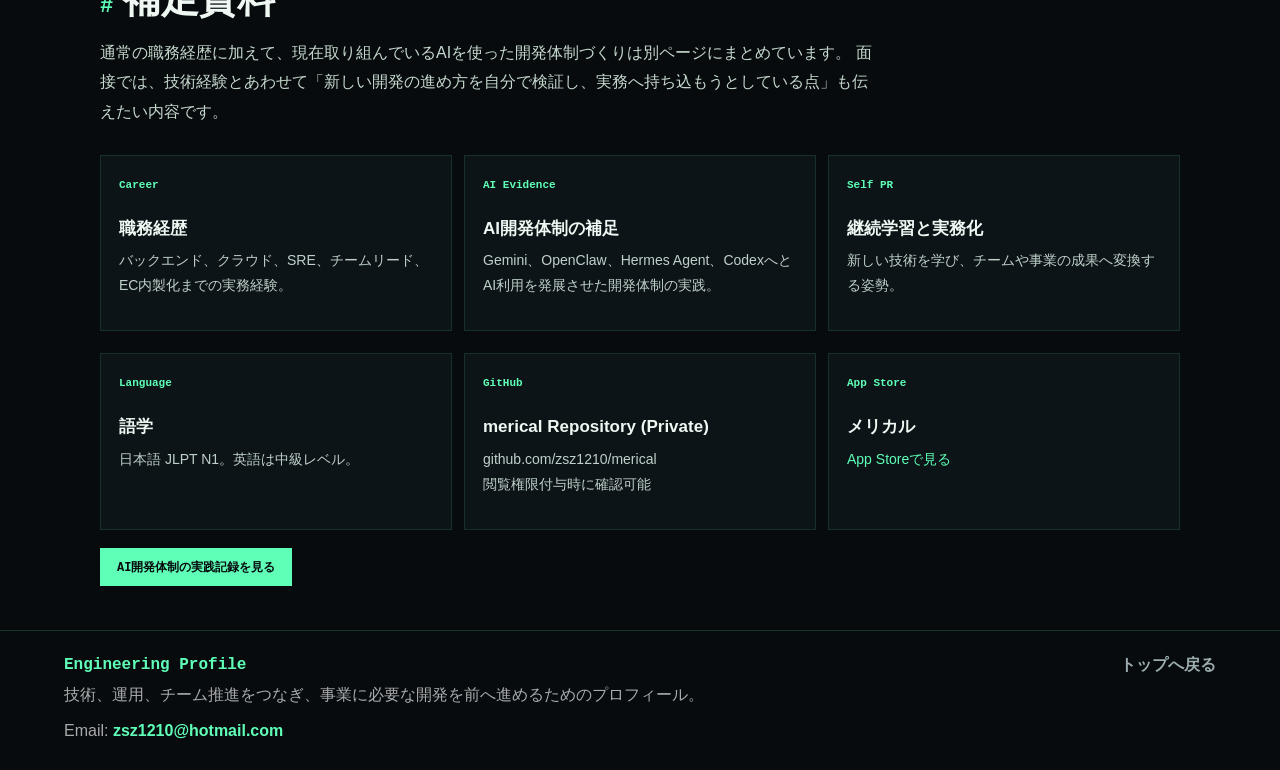
==== commit 87d42bde: "Improve AI workflow page discoverability" ====
--- a/index.html
+++ b/index.html
@@ -9,7 +9,7 @@
       content="バックエンド、クラウド、SRE、チームリード、AI活用を軸にしたエンジニアリングプロフィール"
     >
     <meta name="robots" content="noindex,nofollow">
-    <link rel="stylesheet" href="./styles.css?v=5">
+    <link rel="stylesheet" href="./styles.css?v=6">
   </head>
   <body class="portfolio-redesign">
     <header class="site-header">
@@ -23,7 +23,7 @@
         <a href="#career">経歴</a>
         <a href="#stack">技術</a>
         <a href="#leadership">推進力</a>
-        <a href="./ai.html">AI補足</a>
+        <a href="./ai.html">AI開発体制</a>
       </nav>
       <nav class="language-switch" aria-label="言語切替">
         <a aria-current="page" href="./index.html">JP</a>
@@ -53,8 +53,8 @@
             </a>
             <a href="./ai.html">
               <span>02</span>
-              <strong>AI活用の補足を見る</strong>
-              <small>AIで開発体制をどう作っていたかを確認</small>
+              <strong>AI開発体制の実践を見る</strong>
+              <small>Codex、Hermes Agent、OpenClawをどう使っていたか</small>
             </a>
           </nav>
         </div>
@@ -134,6 +134,20 @@
               </div>
             </dl>
           </aside>
+        </div>
+      </section>
+
+      <section class="ai-route-band" aria-label="AI開発体制の補足資料">
+        <div class="section-inner ai-route-inner">
+          <div>
+            <p class="eyebrow">AI Engineering Evidence</p>
+            <h2>AIを開発体制に組み込んだ実践記録があります</h2>
+            <p>
+              Codex、Hermes Agent、OpenClaw、Geminiを使い、実装、検証、GitHub連携、監視、情報保護まで
+              どのように開発プロセスへ落とし込んだかを別ページにまとめています。
+            </p>
+          </div>
+          <a class="button primary" href="./ai.html">AI開発体制を見る</a>
         </div>
       </section>
 
@@ -395,7 +409,7 @@
           </div>
 
           <div class="profile-link-row">
-            <a class="button primary" href="./ai.html">AI活用の補足資料を見る</a>
+            <a class="button primary" href="./ai.html">AI開発体制の実践記録を見る</a>
           </div>
         </div>
       </section>
--- a/styles.css
+++ b/styles.css
@@ -2598,6 +2598,34 @@
   font-size: 15px;
 }
 
+.ai-route-band {
+  padding: 0 0 34px;
+  border-top: 1px solid var(--line-soft);
+}
+
+.ai-route-inner {
+  display: grid;
+  grid-template-columns: minmax(0, 1fr) auto;
+  gap: 24px;
+  align-items: center;
+  padding: 22px 0;
+  border-bottom: 1px solid var(--line-soft);
+}
+
+.ai-route-inner h2 {
+  margin: 6px 0 8px;
+  font-size: clamp(22px, 2.5vw, 30px);
+  line-height: 1.35;
+}
+
+.ai-route-inner p {
+  max-width: 76ch;
+  margin: 0;
+  color: #bfd0ca;
+  font-size: 14px;
+  line-height: 1.85;
+}
+
 .intro-facts {
   border-left: 1px solid rgba(0, 255, 157, 0.24);
   padding-left: 18px;
@@ -2684,6 +2712,14 @@
 
   .terminal-panel {
     margin-top: 28px;
+  }
+
+  .ai-route-inner {
+    display: block;
+  }
+
+  .ai-route-inner .button {
+    margin-top: 16px;
   }
 
   .intro-body {
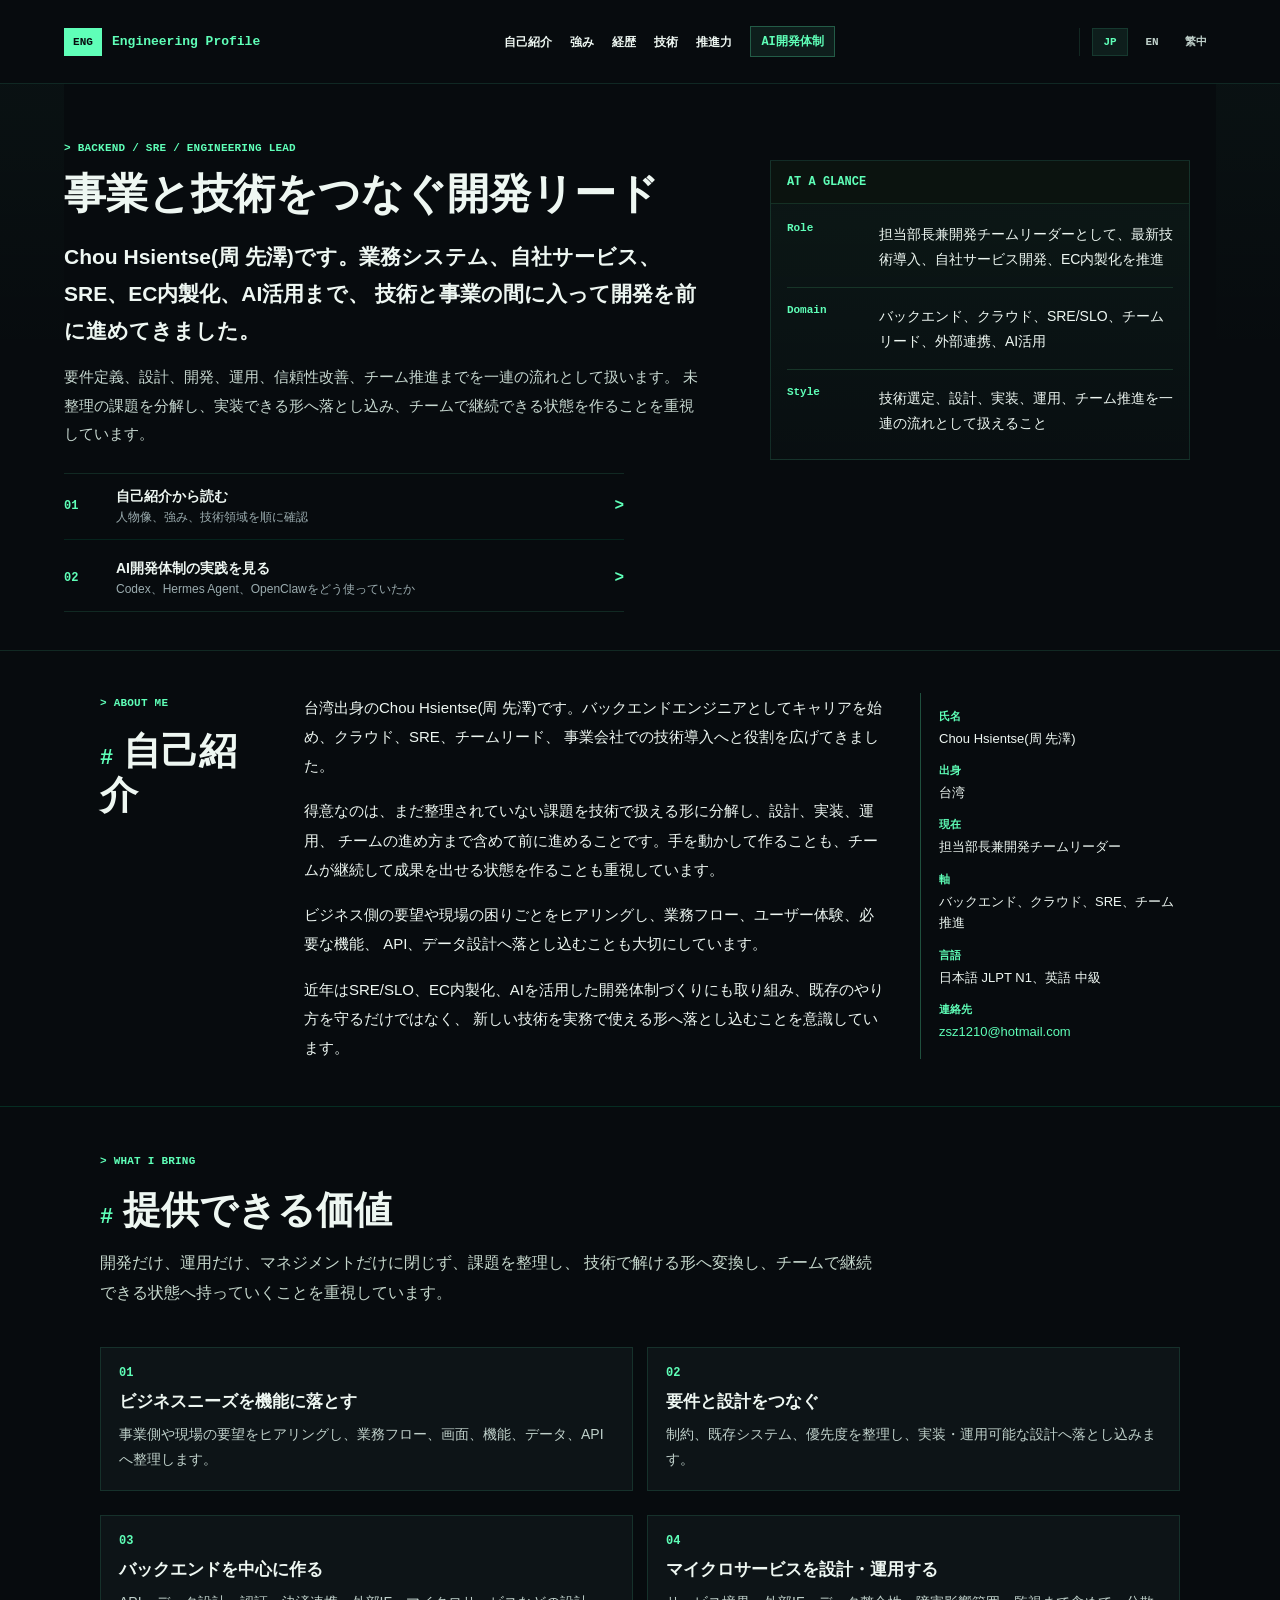
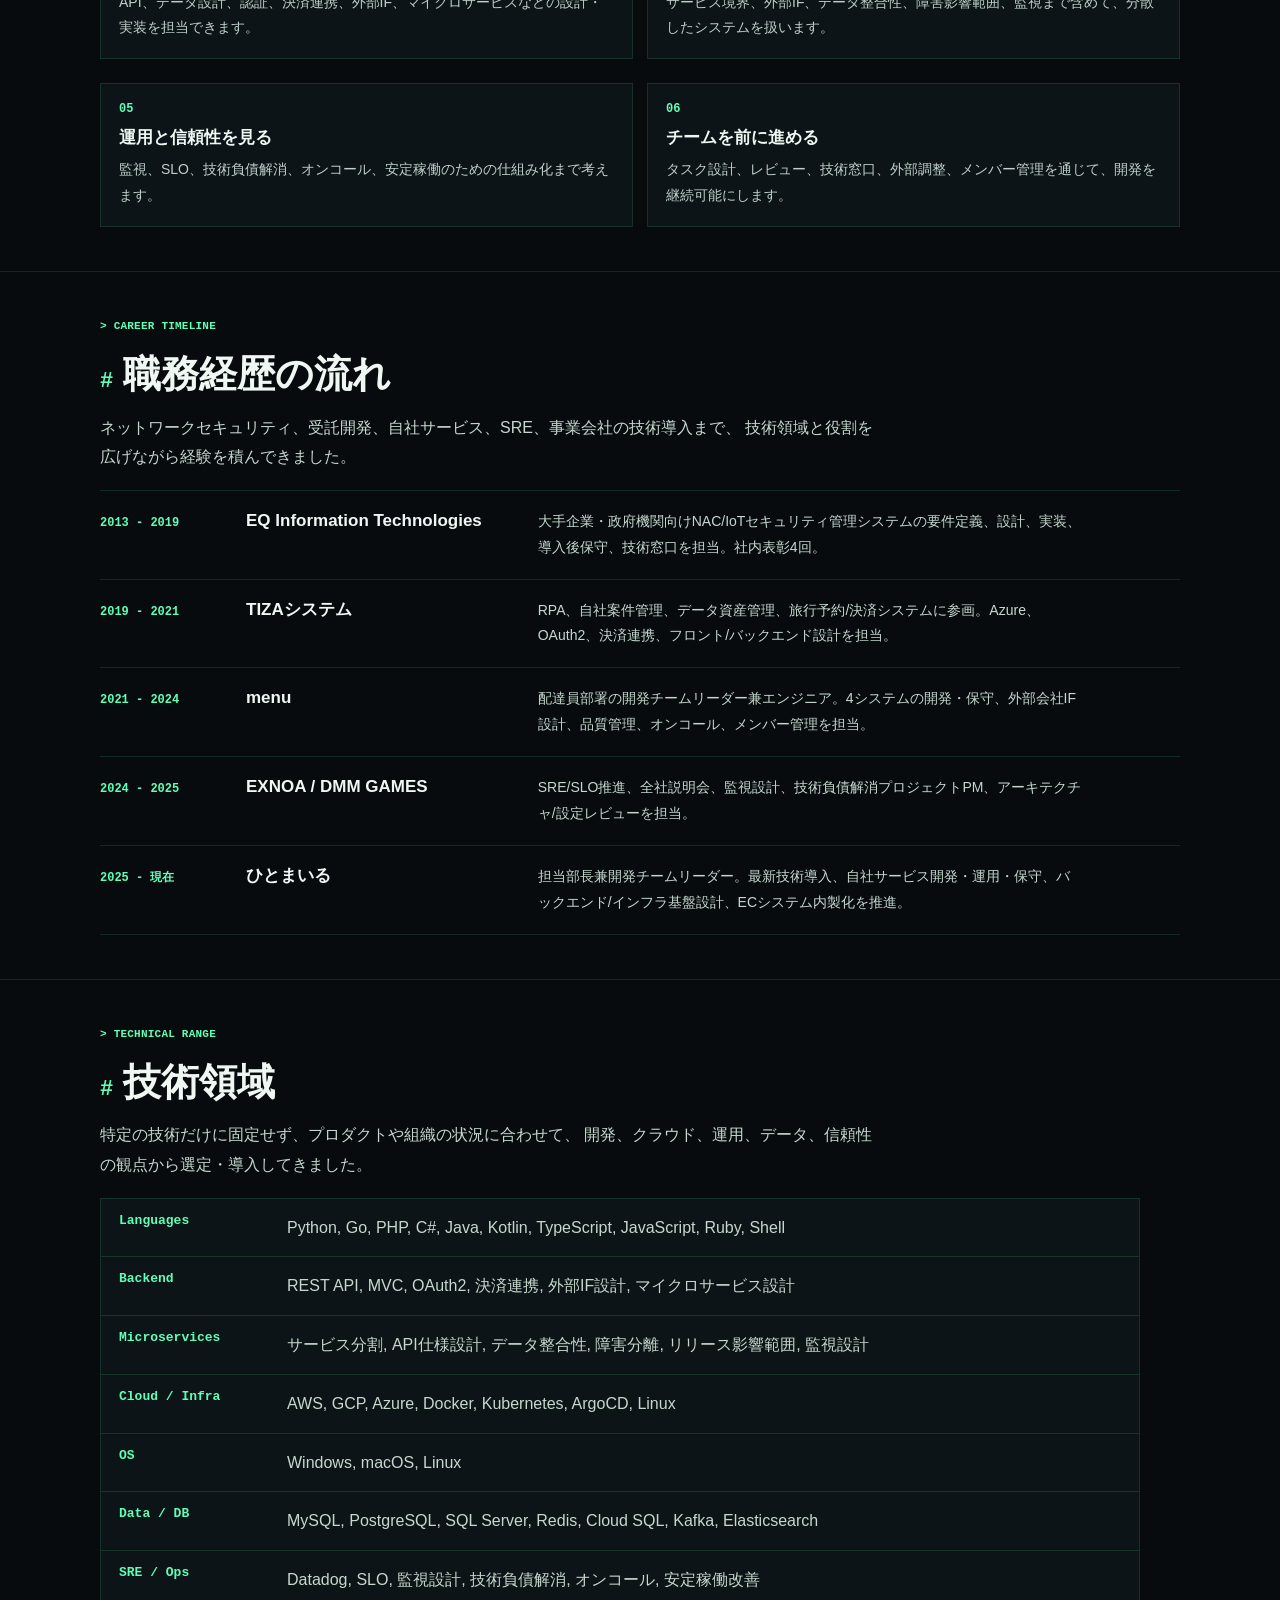
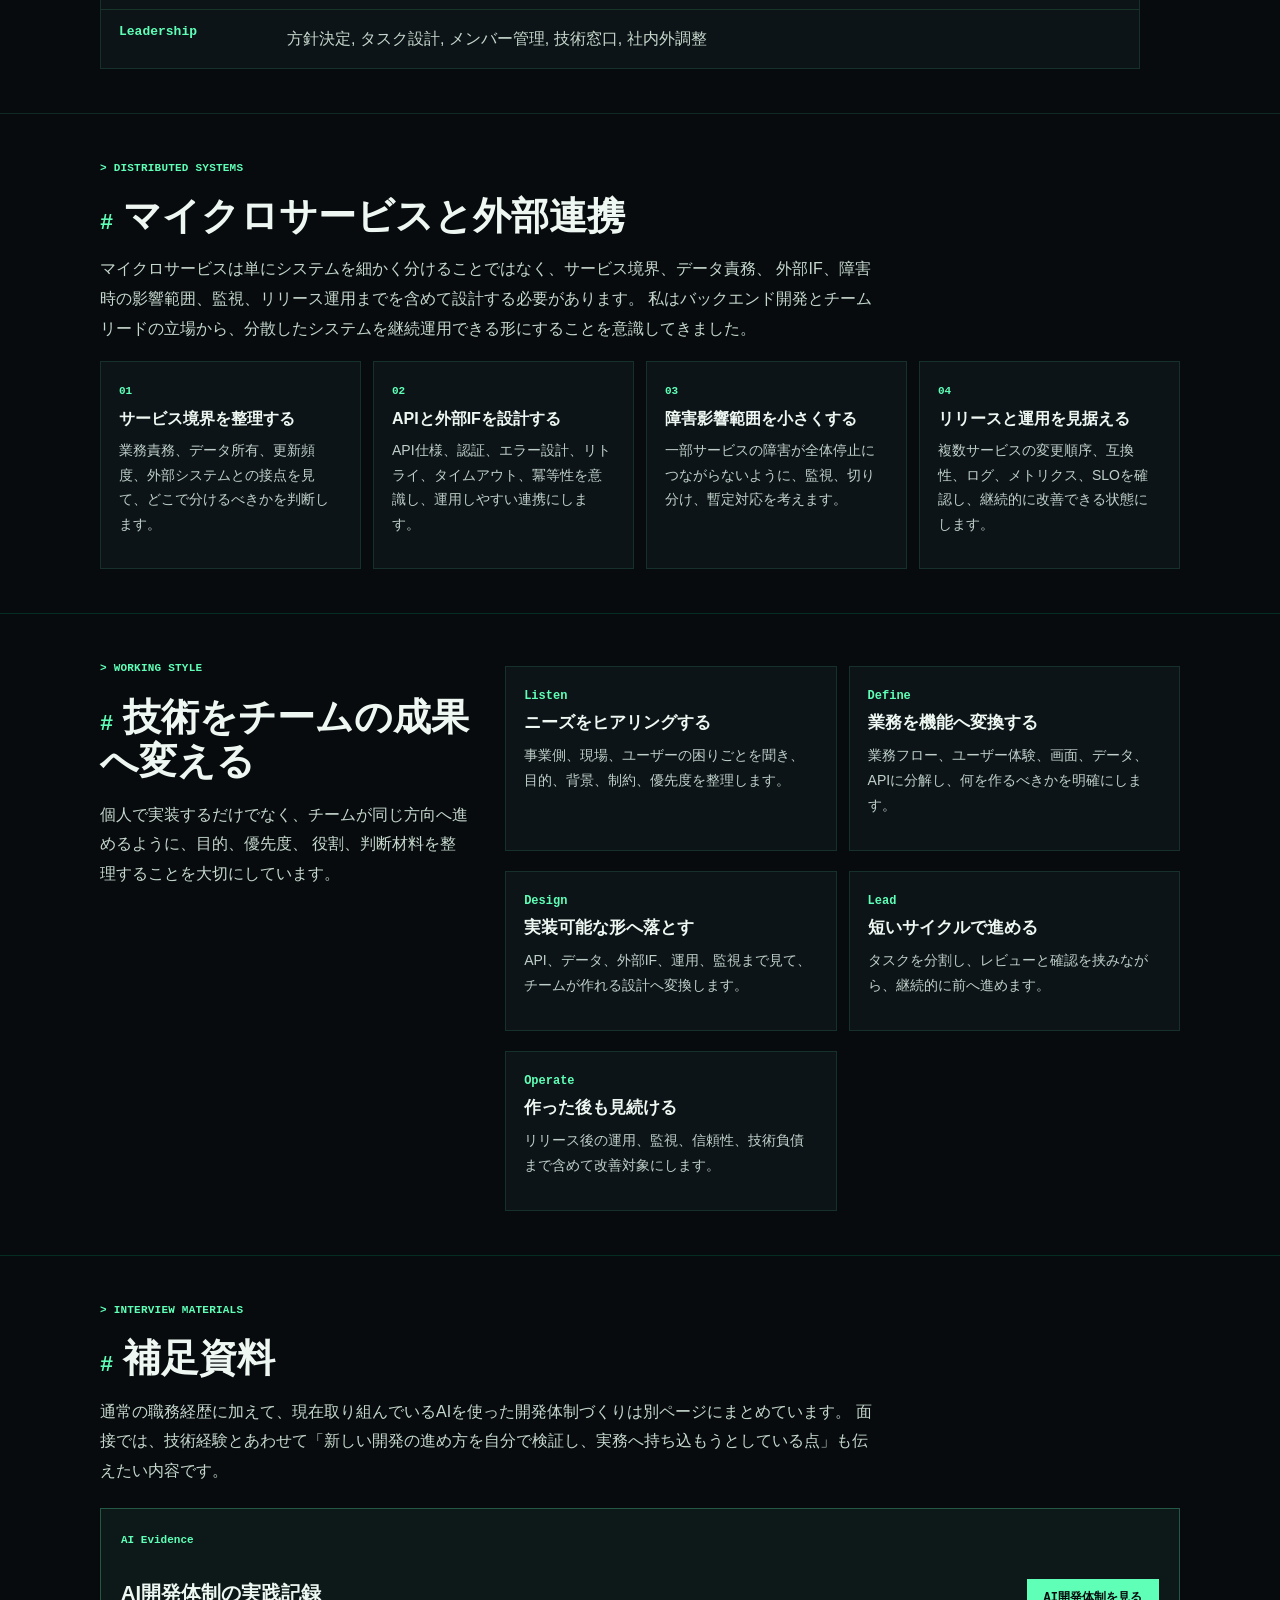
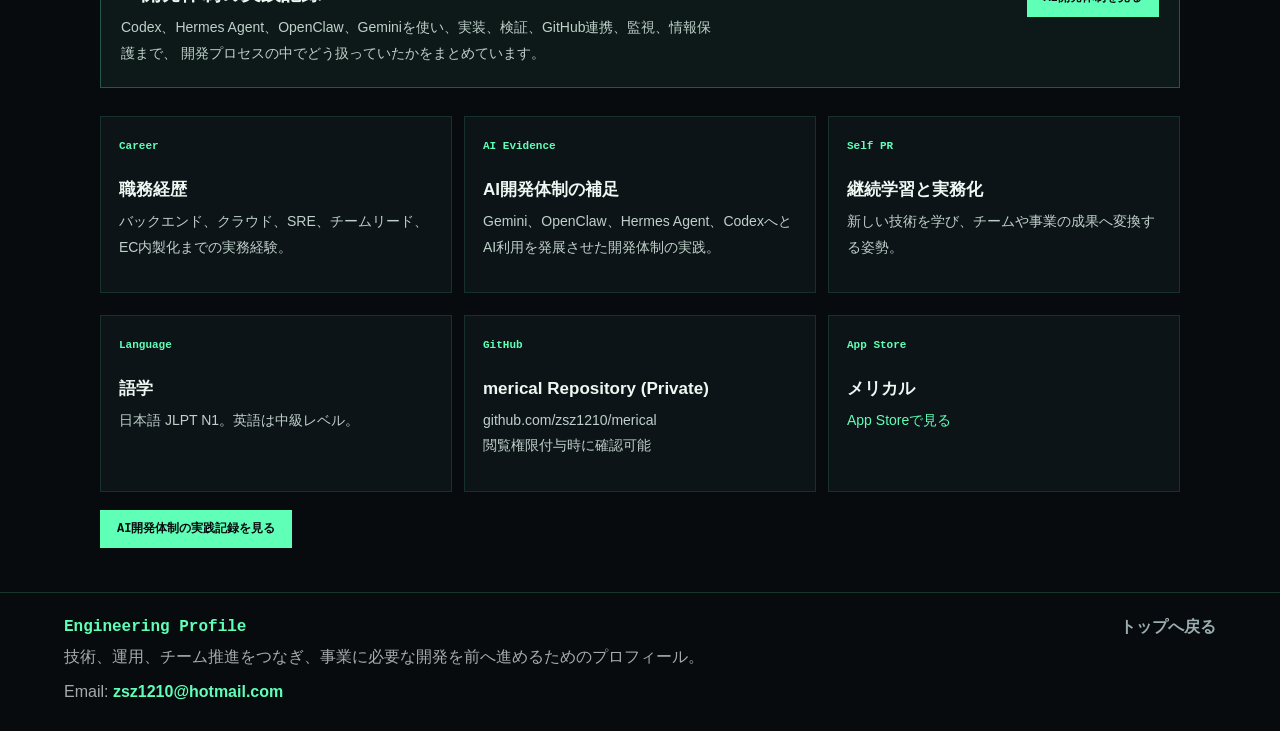
==== commit 2ac1d613: "Refine AI workflow navigation styling" ====
--- a/index.html
+++ b/index.html
@@ -9,7 +9,7 @@
       content="バックエンド、クラウド、SRE、チームリード、AI活用を軸にしたエンジニアリングプロフィール"
     >
     <meta name="robots" content="noindex,nofollow">
-    <link rel="stylesheet" href="./styles.css?v=6">
+    <link rel="stylesheet" href="./styles.css?v=7">
   </head>
   <body class="portfolio-redesign">
     <header class="site-header">
@@ -23,7 +23,7 @@
         <a href="#career">経歴</a>
         <a href="#stack">技術</a>
         <a href="#leadership">推進力</a>
-        <a href="./ai.html">AI開発体制</a>
+        <a class="nav-ai" href="./ai.html">AI開発体制</a>
       </nav>
       <nav class="language-switch" aria-label="言語切替">
         <a aria-current="page" href="./index.html">JP</a>
@@ -134,20 +134,6 @@
               </div>
             </dl>
           </aside>
-        </div>
-      </section>
-
-      <section class="ai-route-band" aria-label="AI開発体制の補足資料">
-        <div class="section-inner ai-route-inner">
-          <div>
-            <p class="eyebrow">AI Engineering Evidence</p>
-            <h2>AIを開発体制に組み込んだ実践記録があります</h2>
-            <p>
-              Codex、Hermes Agent、OpenClaw、Geminiを使い、実装、検証、GitHub連携、監視、情報保護まで
-              どのように開発プロセスへ落とし込んだかを別ページにまとめています。
-            </p>
-          </div>
-          <a class="button primary" href="./ai.html">AI開発体制を見る</a>
         </div>
       </section>
 
@@ -375,6 +361,18 @@
             </p>
           </div>
 
+          <div class="ai-material-callout">
+            <div>
+              <span class="file-label">AI Evidence</span>
+              <h3>AI開発体制の実践記録</h3>
+              <p>
+                Codex、Hermes Agent、OpenClaw、Geminiを使い、実装、検証、GitHub連携、監視、情報保護まで、
+                開発プロセスの中でどう扱っていたかをまとめています。
+              </p>
+            </div>
+            <a class="button primary" href="./ai.html">AI開発体制を見る</a>
+          </div>
+
           <div class="doc-grid">
             <article>
               <span class="file-label">Career</span>
--- a/styles.css
+++ b/styles.css
@@ -2598,27 +2598,23 @@
   font-size: 15px;
 }
 
-.ai-route-band {
-  padding: 0 0 34px;
-  border-top: 1px solid var(--line-soft);
-}
-
-.ai-route-inner {
+.ai-material-callout {
   display: grid;
   grid-template-columns: minmax(0, 1fr) auto;
   gap: 24px;
   align-items: center;
-  padding: 22px 0;
-  border-bottom: 1px solid var(--line-soft);
-}
-
-.ai-route-inner h2 {
-  margin: 6px 0 8px;
-  font-size: clamp(22px, 2.5vw, 30px);
-  line-height: 1.35;
-}
-
-.ai-route-inner p {
+  margin: 22px 0 18px;
+  padding: 20px;
+  background: rgba(95, 255, 184, 0.06);
+  border: 1px solid var(--line-strong);
+}
+
+.ai-material-callout h3 {
+  margin: 8px 0;
+  font-size: 20px;
+}
+
+.ai-material-callout p {
   max-width: 76ch;
   margin: 0;
   color: #bfd0ca;
@@ -2714,11 +2710,11 @@
     margin-top: 28px;
   }
 
-  .ai-route-inner {
+  .ai-material-callout {
     display: block;
   }
 
-  .ai-route-inner .button {
+  .ai-material-callout .button {
     margin-top: 16px;
   }
 
@@ -2797,6 +2793,21 @@
 .portfolio-redesign .nav {
   gap: 18px;
   font-size: 12px;
+}
+
+.portfolio-redesign .nav a.nav-ai {
+  align-self: center;
+  padding: 6px 10px;
+  color: var(--accent);
+  background: rgba(95, 255, 184, 0.08);
+  border: 1px solid var(--line-strong);
+}
+
+.portfolio-redesign .nav a.nav-ai:hover,
+.portfolio-redesign .nav a.nav-ai:focus-visible {
+  color: var(--paper);
+  background: var(--accent);
+  border-color: var(--accent);
 }
 
 .portfolio-redesign .hero {
